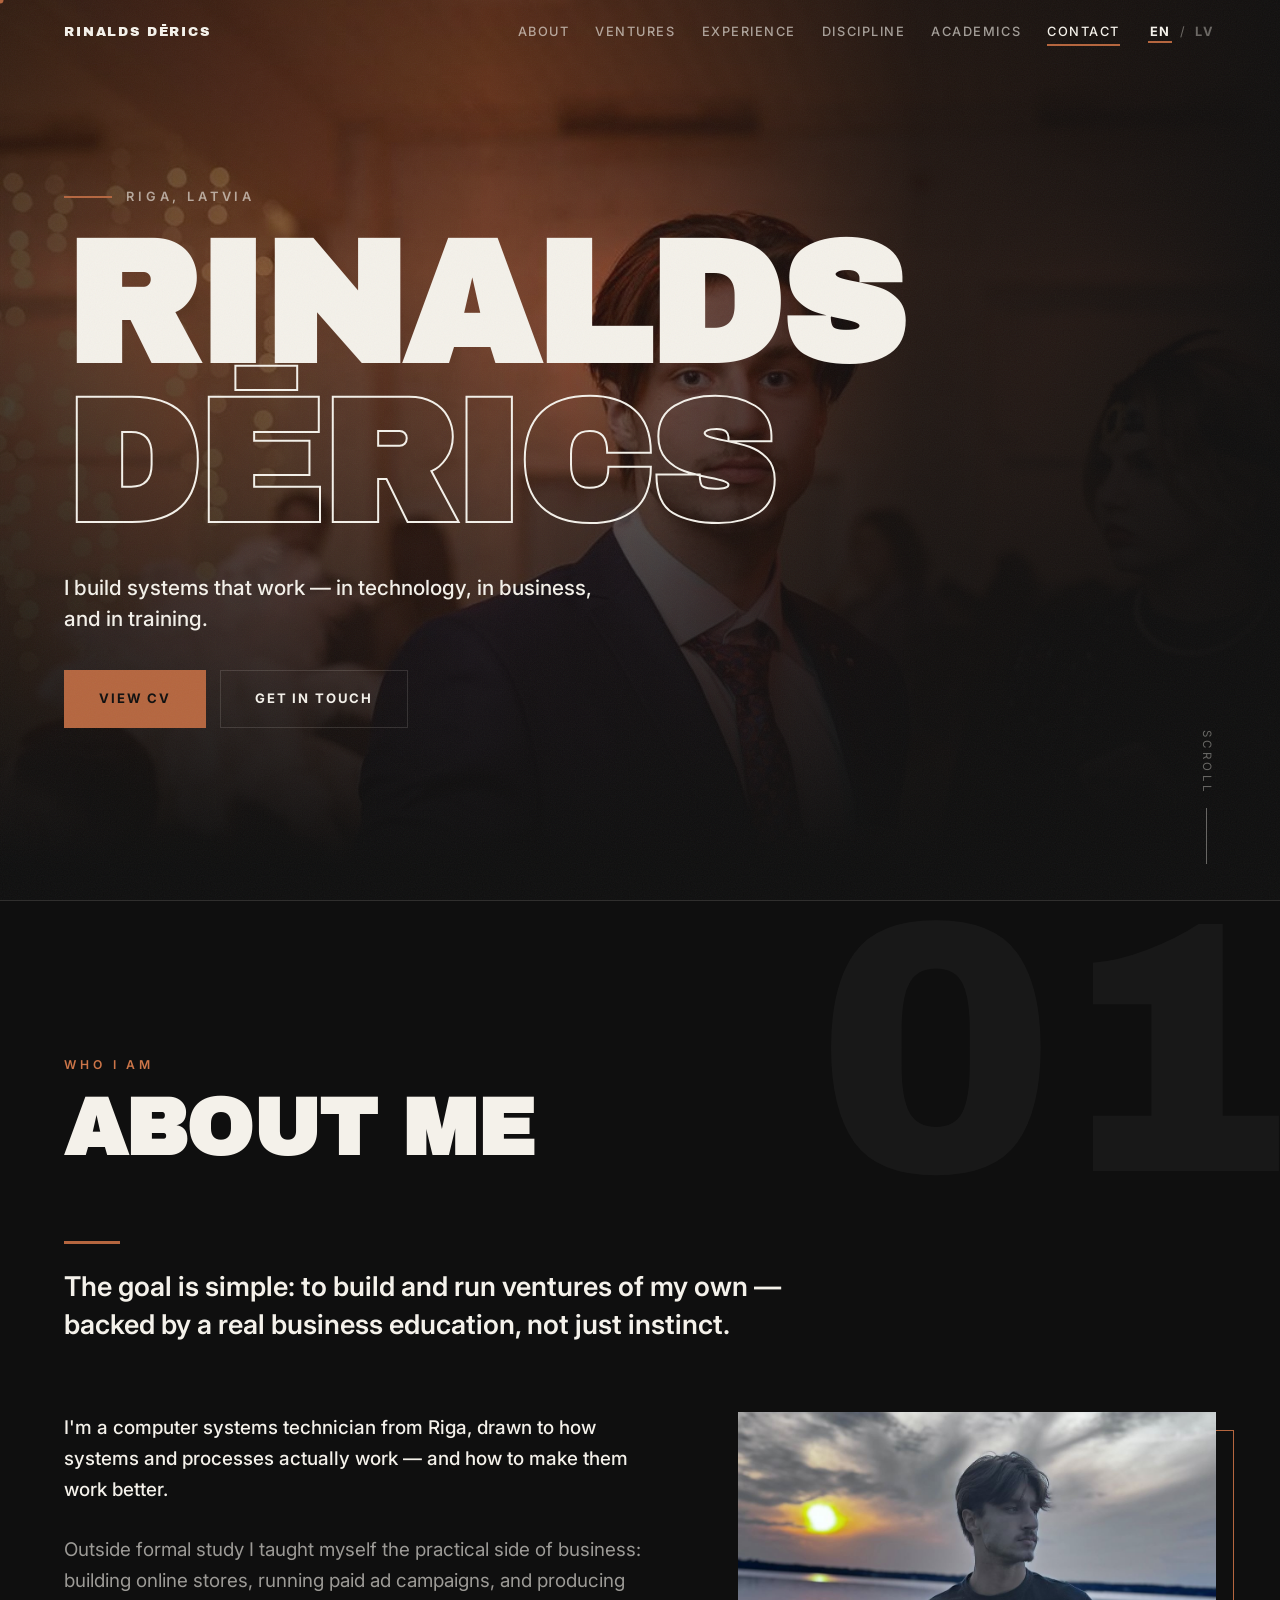
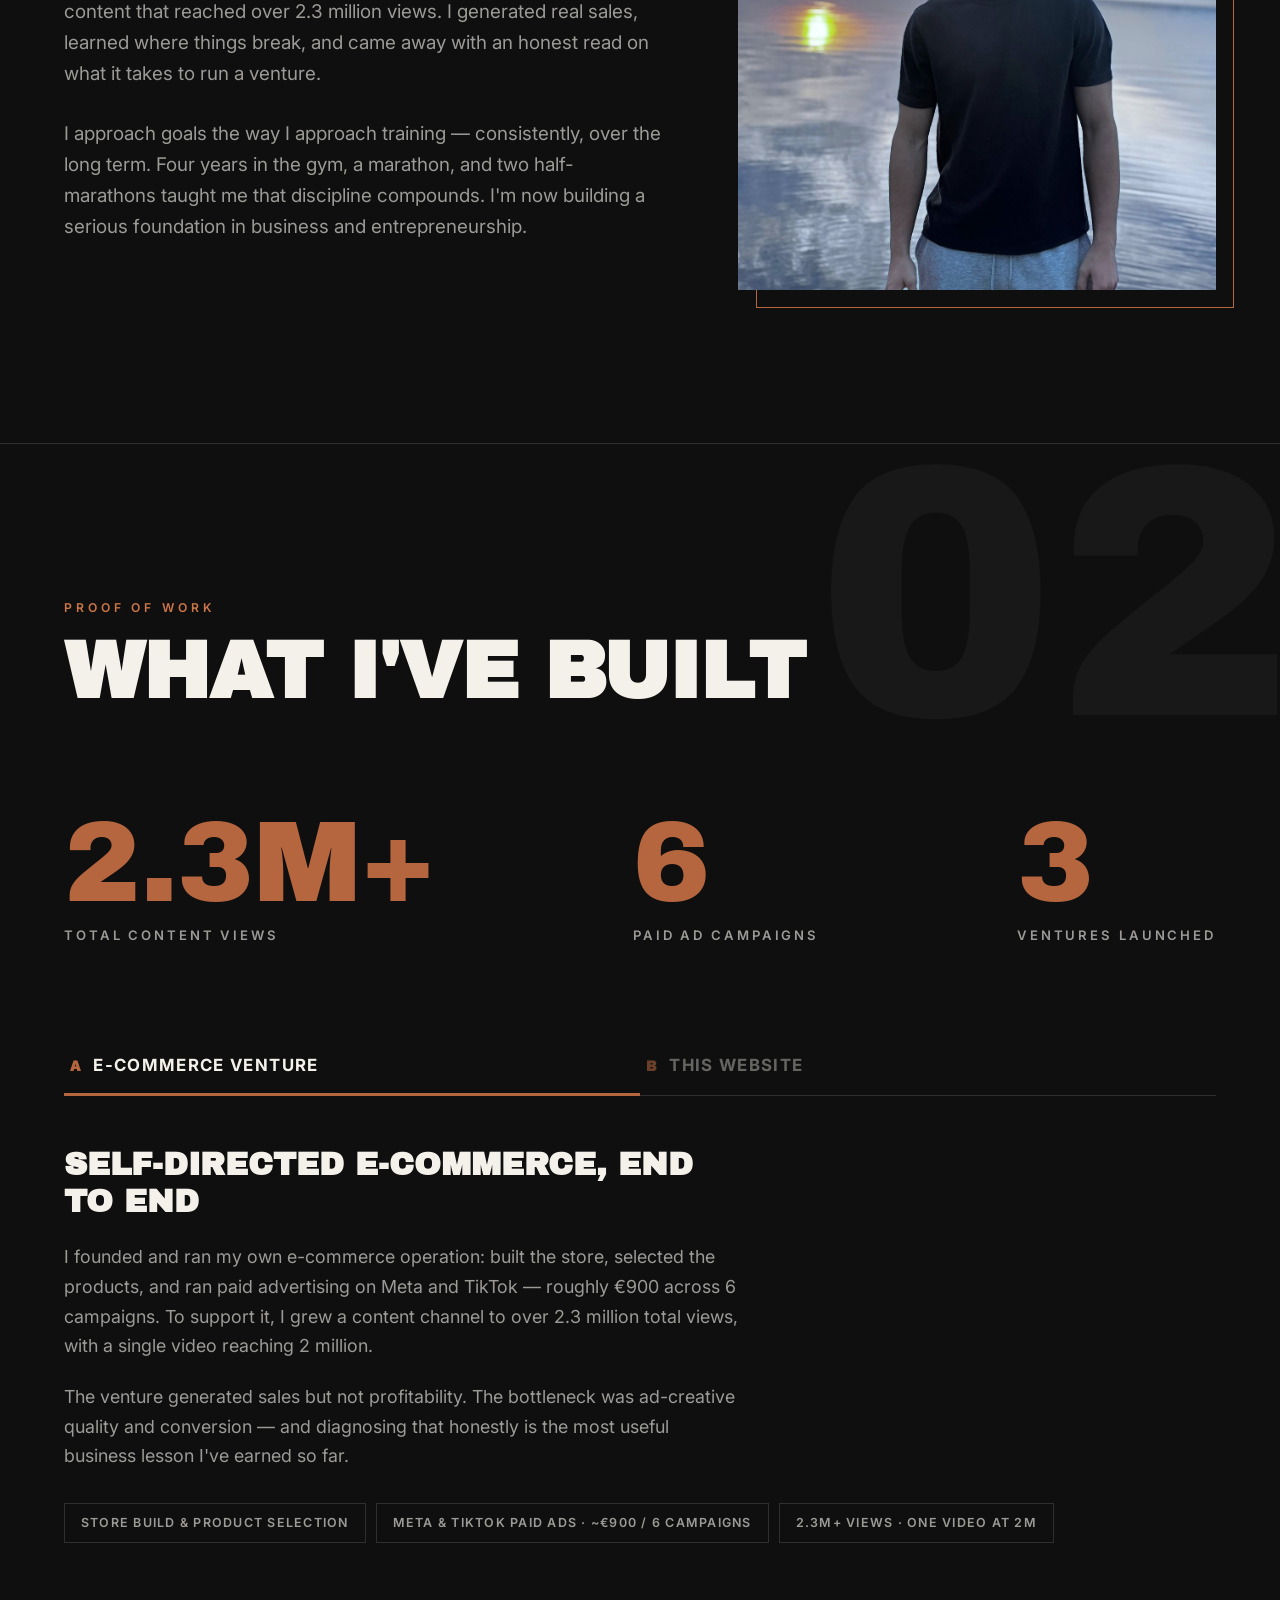
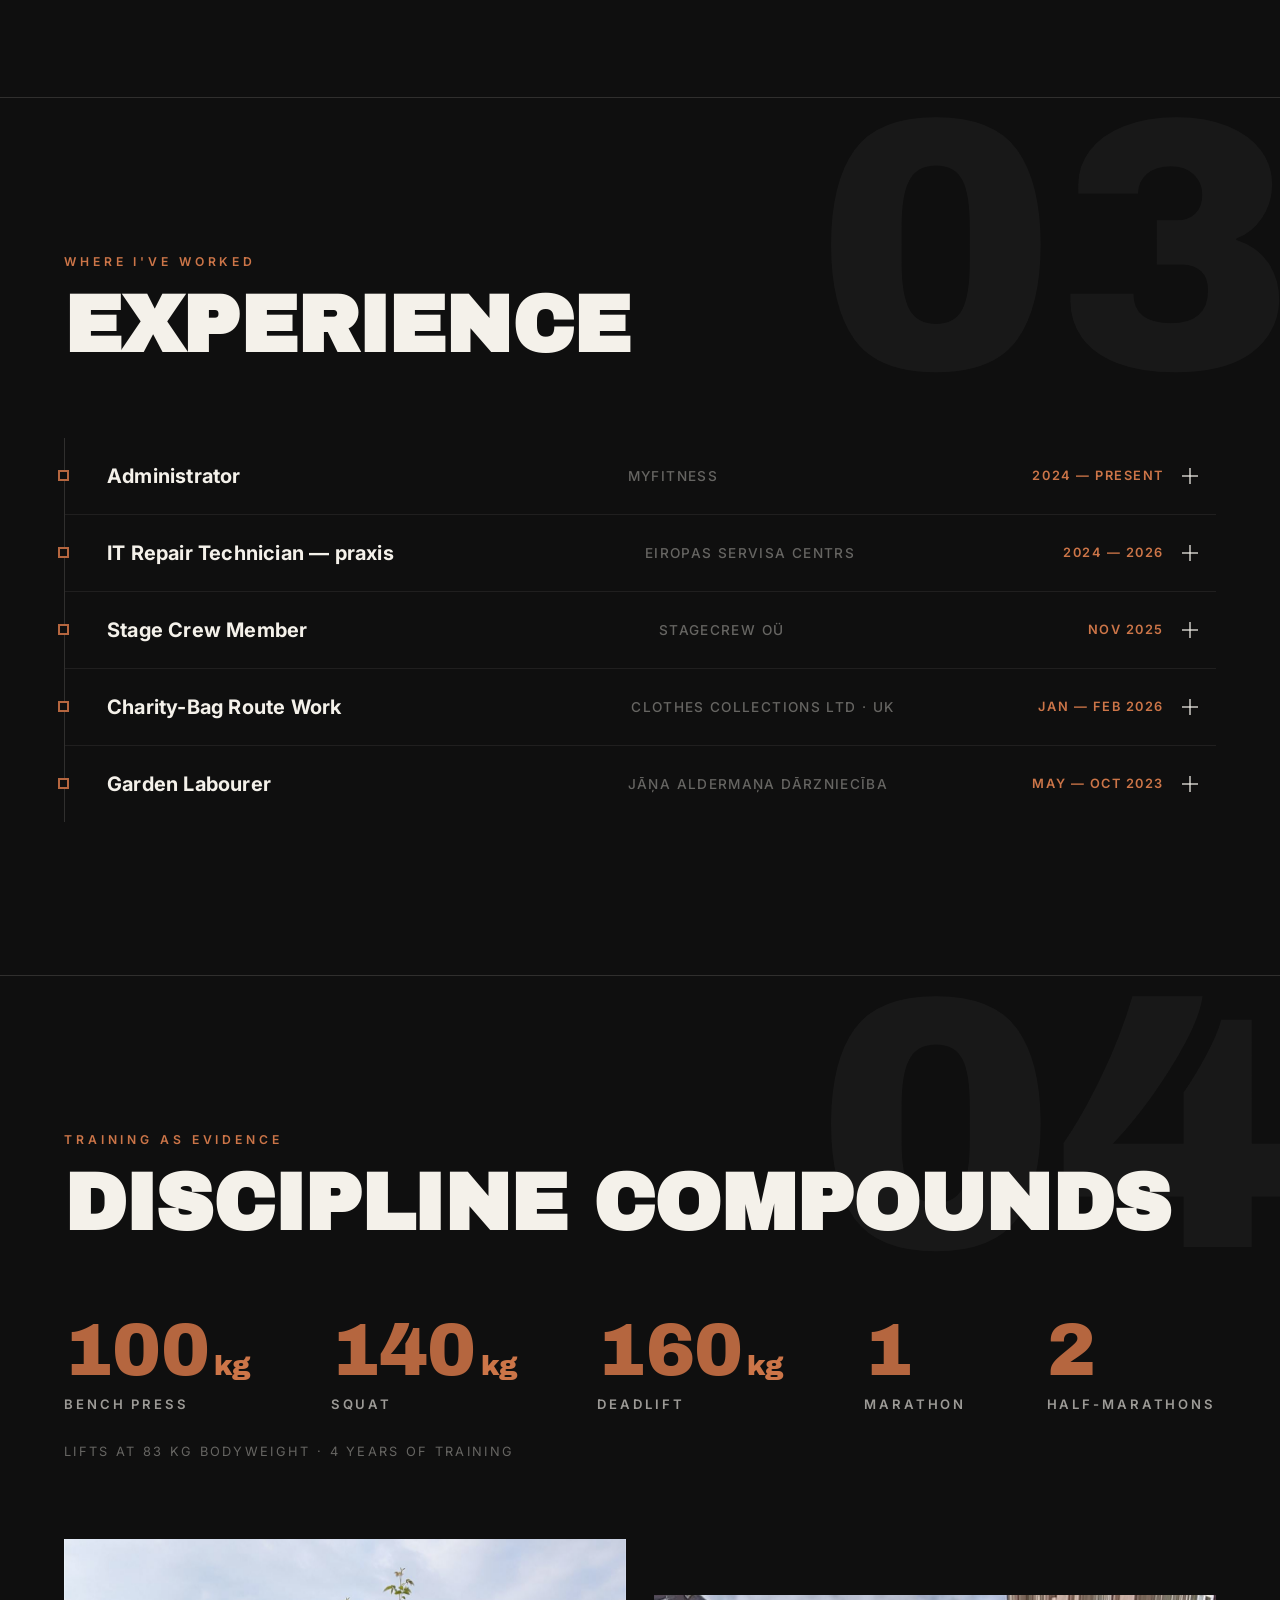
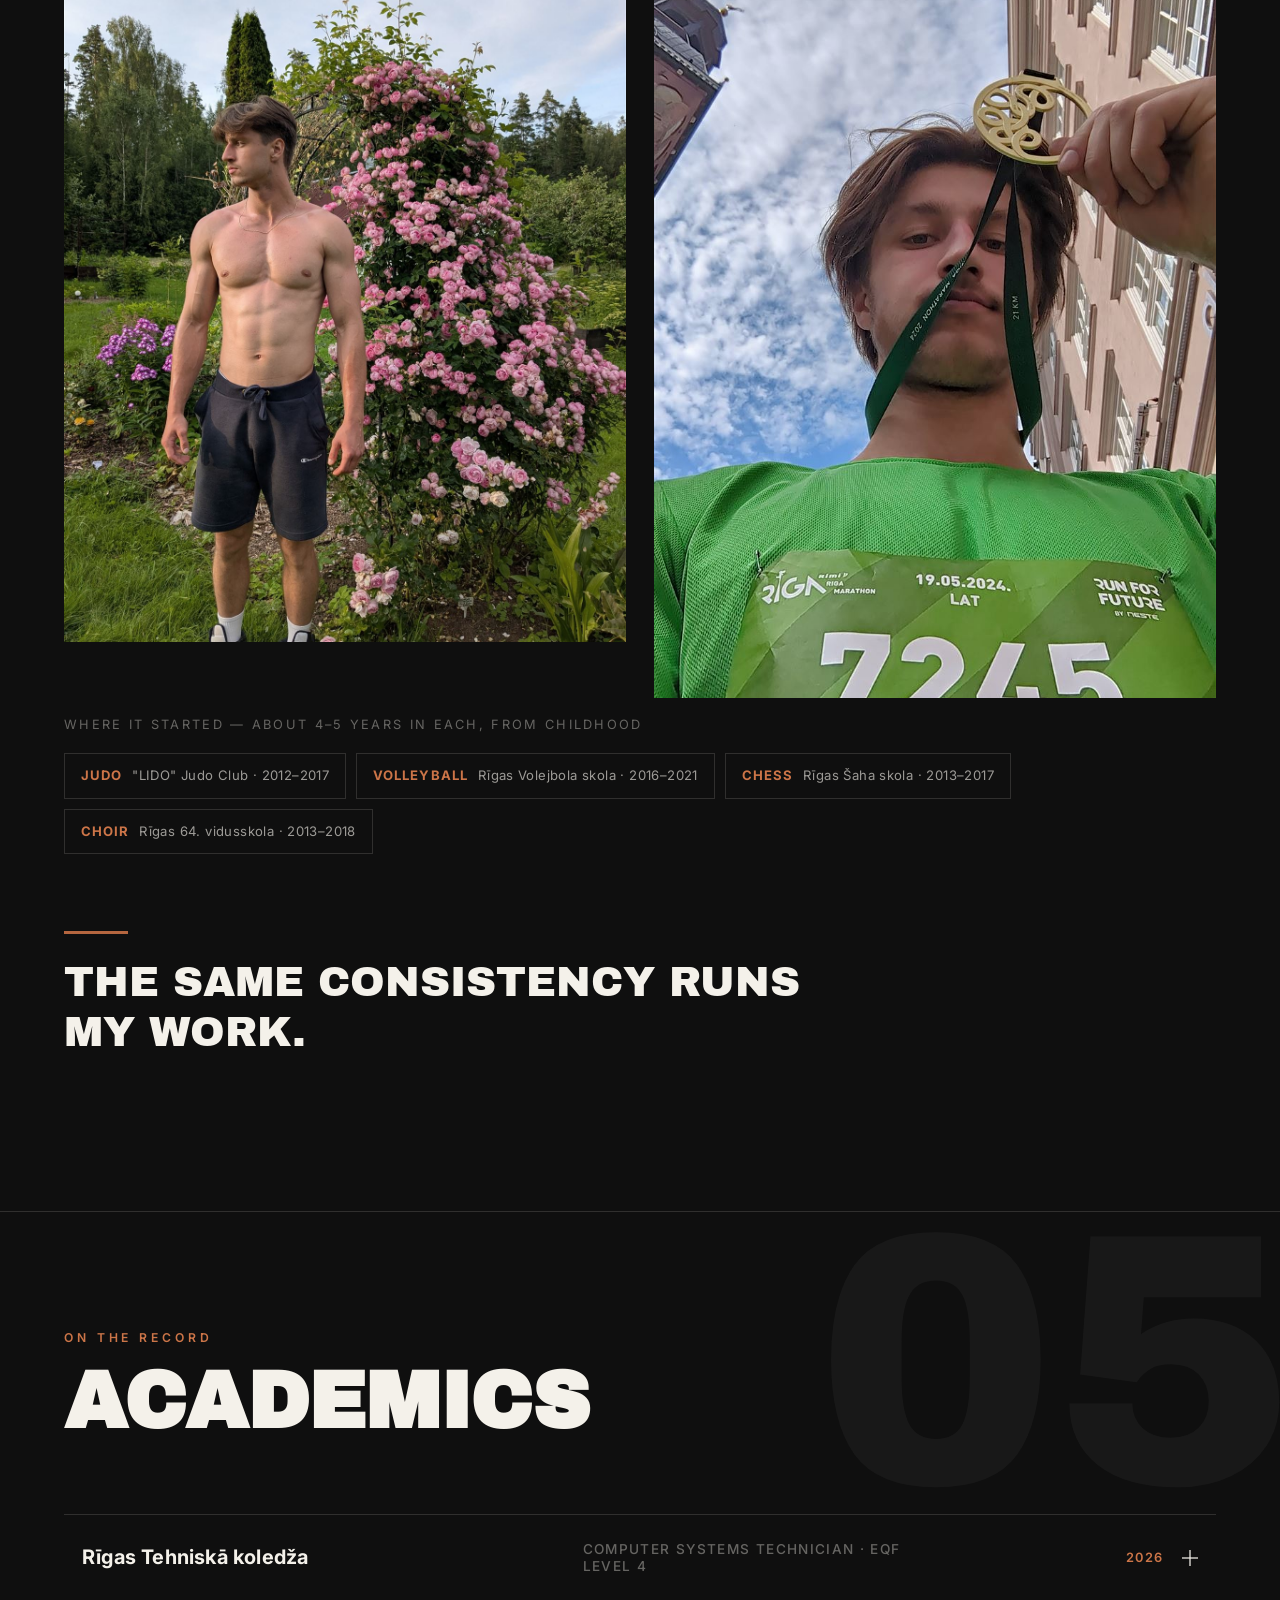
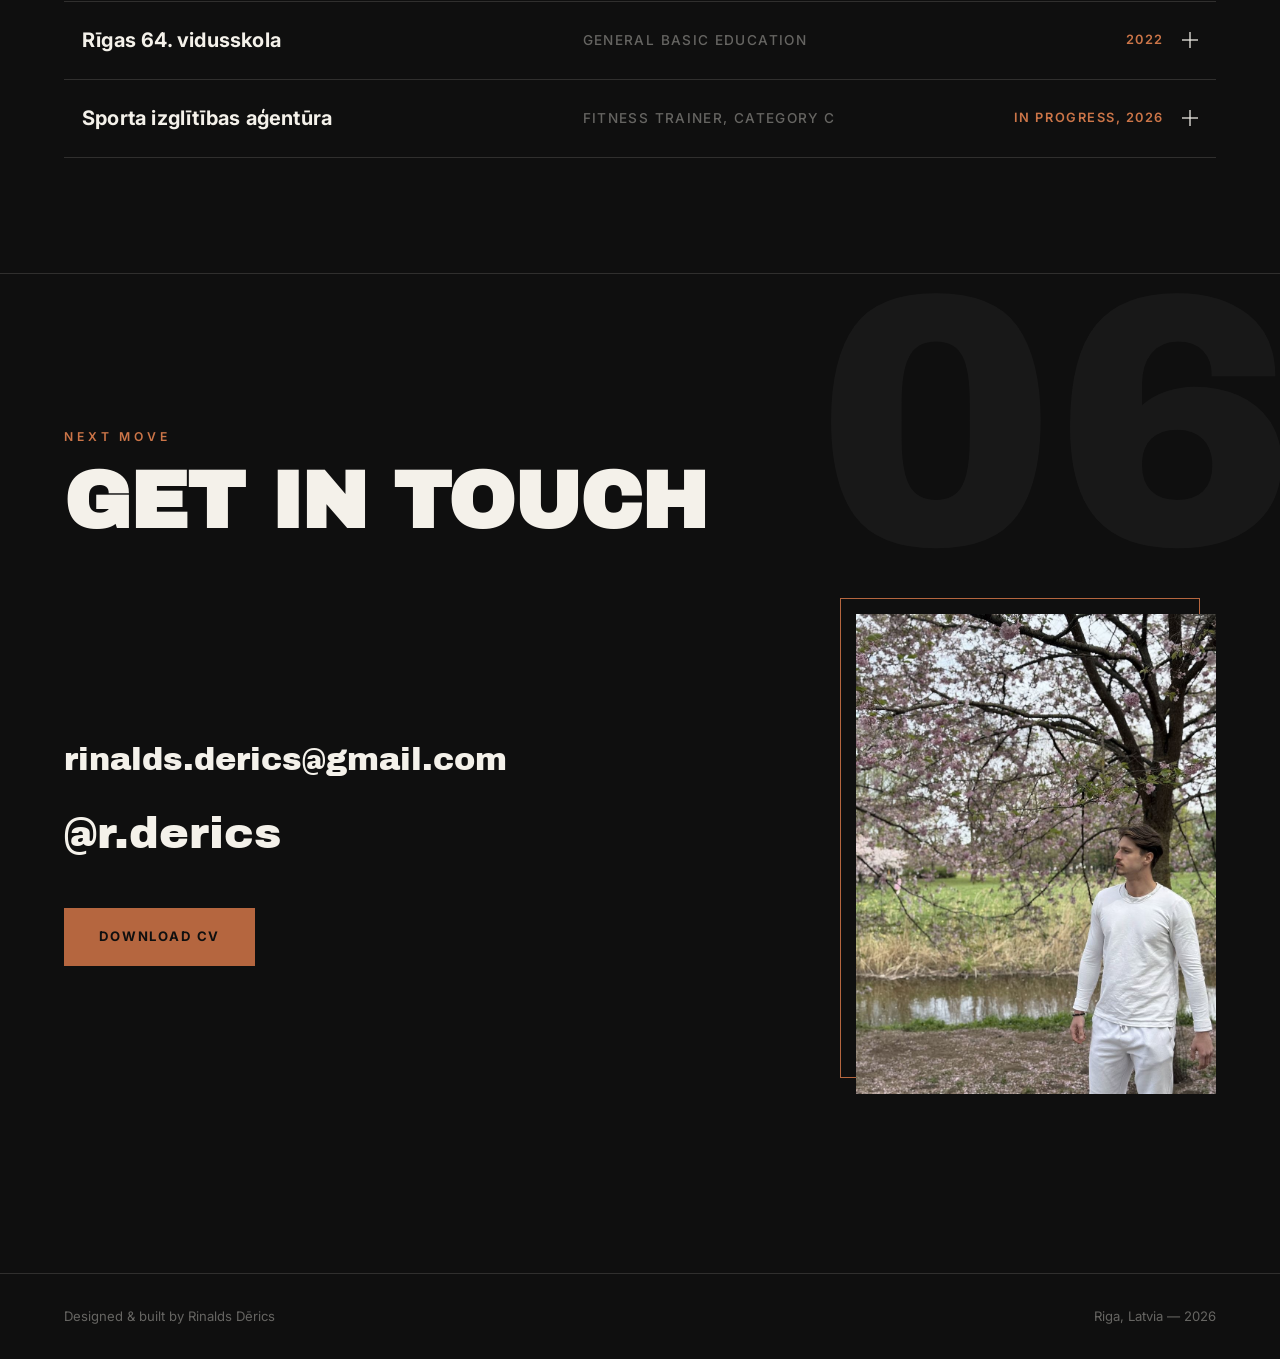
==== website/index.html @ d3fa8cb7 "Fix academics column shift from variable date width Each academics row is its own grid, and the date" ====
<!DOCTYPE html>
<html lang="en">
<head>
  <meta charset="UTF-8">
  <meta name="viewport" content="width=device-width, initial-scale=1.0">

  <title>Rinalds Dērics</title>
  <meta name="description" content="Rinalds Dērics — I build systems that work: in technology, in business, and in training. Riga, Latvia.">
  <meta name="author" content="Rinalds Dērics">
  <meta name="robots" content="index, follow">
  <meta name="theme-color" content="#0F0F0F">
  <link rel="canonical" href="https://rinalds-derics.pages.dev/">

  <!-- Icons & PWA -->
  <link rel="icon" href="/favicon.svg" type="image/svg+xml">
  <link rel="icon" href="/assets/favicon-32.png" sizes="32x32" type="image/png">
  <link rel="apple-touch-icon" href="/assets/apple-touch-icon.png">
  <link rel="manifest" href="/site.webmanifest">

  <!-- Open Graph -->
  <meta property="og:type" content="website">
  <meta property="og:site_name" content="Rinalds Dērics">
  <meta property="og:title" content="Rinalds Dērics — Riga, Latvia">
  <meta property="og:description" content="I build systems that work — in technology, in business, and in training.">
  <meta property="og:url" content="https://rinalds-derics.pages.dev/">
  <meta property="og:image" content="https://rinalds-derics.pages.dev/assets/og-image.jpg">
  <meta property="og:image:width" content="1200">
  <meta property="og:image:height" content="630">
  <meta property="og:image:alt" content="Rinalds Dērics — Riga, Latvia">
  <meta property="og:locale" content="en">

  <!-- Twitter -->
  <meta name="twitter:card" content="summary_large_image">
  <meta name="twitter:title" content="Rinalds Dērics — Riga, Latvia">
  <meta name="twitter:description" content="I build systems that work — in technology, in business, and in training.">
  <meta name="twitter:image" content="https://rinalds-derics.pages.dev/assets/og-image.jpg">

  <!-- Fonts -->
  <link rel="preconnect" href="https://fonts.googleapis.com">
  <link rel="preconnect" href="https://fonts.gstatic.com" crossorigin>
  <link href="https://fonts.googleapis.com/css2?family=Archivo+Black&family=Inter:wght@400;500;600;700&display=swap" rel="stylesheet">

  <!-- Preload LCP hero image -->
  <link rel="preload" as="image" href="assets/hero-gala.jpg" fetchpriority="high">

  <link rel="stylesheet" href="styles.css?v=6">

  <!-- Structured data -->
  <script type="application/ld+json">
  {
    "@context": "https://schema.org",
    "@type": "Person",
    "name": "Rinalds Dērics",
    "url": "https://rinalds-derics.pages.dev/",
    "image": "https://rinalds-derics.pages.dev/assets/og-image.jpg",
    "jobTitle": "Computer Systems Technician",
    "address": { "@type": "PostalAddress", "addressLocality": "Riga", "addressCountry": "LV" },
    "email": "mailto:rinalds.derics@gmail.com",
    "sameAs": ["https://instagram.com/r.derics"],
    "knowsLanguage": ["Latvian", "English"],
    "alumniOf": { "@type": "CollegeOrUniversity", "name": "Rīgas Tehniskā koledža" }
  }
  </script>
</head>
<body>

  <a class="skip-link" href="#main" data-i18n="skip">Skip to content</a>
  <div class="grain" aria-hidden="true"></div>

  <header class="nav" id="top">
    <a class="nav-brand" href="#hero">RINALDS&nbsp;DĒRICS</a>
    <nav class="nav-links" aria-label="Primary">
      <a href="#about" data-i18n="nav.about">About</a>
      <a href="#ventures" data-i18n="nav.ventures">Ventures</a>
      <a href="#experience" data-i18n="nav.experience">Experience</a>
      <a href="#discipline" data-i18n="nav.discipline">Discipline</a>
      <a href="#academics" data-i18n="nav.academics">Academics</a>
      <a href="#contact" data-i18n="nav.contact">Contact</a>
    </nav>
    <div class="lang" role="group" aria-label="Language">
      <button type="button" class="lang-btn is-active" data-lang="en" aria-pressed="true" aria-label="View in English">EN</button>
      <span class="lang-sep" aria-hidden="true">/</span>
      <button type="button" class="lang-btn" data-lang="lv" aria-pressed="false" aria-label="Skatīt latviski">LV</button>
    </div>
  </header>

  <main id="main">

    <!-- ============ HERO ============ -->
    <section class="hero" id="hero">
      <div class="hero-media" aria-hidden="false">
        <img src="assets/hero-gala.jpg"
             alt="Rinalds Dērics in a dark suit, portrait at a gala evening"
             data-i18n-alt="alt.hero" fetchpriority="high">
        <div class="hero-scrim" aria-hidden="true"></div>
      </div>
      <div class="hero-content">
        <p class="hero-loc reveal"><span class="loc-rule" aria-hidden="true"></span><span data-i18n="hero.loc">Riga, Latvia</span></p>
        <h1 class="hero-name">
          <span class="hero-line reveal">RINALDS</span>
          <span class="hero-line hero-line-accent reveal">DĒRICS</span>
        </h1>
        <p class="hero-tagline reveal" data-i18n="hero.tagline">I build systems that work — in technology, in business, and in training.</p>
        <div class="hero-actions reveal">
          <a class="btn btn-solid magnetic" href="assets/cv.pdf?v=2" target="_blank" rel="noopener" data-i18n="hero.cv">View CV</a>
          <a class="btn btn-outline magnetic" href="#contact" data-i18n="hero.contact">Get in touch</a>
        </div>
      </div>
      <p class="hero-scroll" aria-hidden="true"><span data-i18n="hero.scroll">Scroll</span><span class="scroll-line"></span></p>
    </section>

    <!-- ============ 01 ABOUT ============ -->
    <section class="section about" id="about">
      <span class="section-num" aria-hidden="true">01</span>
      <div class="section-inner">
        <header class="section-head reveal">
          <p class="section-kicker" data-i18n="about.kicker">Who I am</p>
          <h2 class="section-title" data-i18n="about.title">About me</h2>
        </header>
        <p class="about-lead reveal" data-i18n="about.lead">The goal is simple: to build and run ventures of my own — backed by a real business education, not just instinct.</p>
        <div class="about-grid">
          <div class="about-text">
            <p class="reveal" data-i18n="about.p1">I'm a computer systems technician from Riga, drawn to how systems and processes actually work — and how to make them work better.</p>
            <p class="reveal" data-i18n="about.p2">Outside formal study I taught myself the practical side of business: building online stores, running paid ad campaigns, and producing content that reached over 2.3 million views. I generated real sales, learned where things break, and came away with an honest read on what it takes to run a venture.</p>
            <p class="reveal" data-i18n="about.p3">I approach goals the way I approach training — consistently, over the long term. Four years in the gym, a marathon, and two half-marathons taught me that discipline compounds. I'm now building a serious foundation in business and entrepreneurship.</p>
          </div>
          <figure class="about-media reveal">
            <img src="assets/about-lake.jpg" loading="lazy"
                 alt="Rinalds Dērics, portrait by a lake at sunset"
                 data-i18n-alt="alt.about">
          </figure>
        </div>
      </div>
    </section>

    <!-- ============ 02 VENTURES ============ -->
    <section class="section ventures" id="ventures">
      <span class="section-num" aria-hidden="true">02</span>
      <div class="section-inner">
        <header class="section-head reveal">
          <p class="section-kicker" data-i18n="vent.kicker">Proof of work</p>
          <h2 class="section-title" data-i18n="vent.title">What I've built</h2>
        </header>

        <div class="stats stats-giant" role="list">
          <div class="stat reveal" role="listitem">
            <span class="stat-num" data-count="2.3" data-decimals="1" data-suffix="M+">2.3M+</span>
            <span class="stat-label" data-i18n="vent.stat1">total content views</span>
          </div>
          <div class="stat reveal" role="listitem">
            <span class="stat-num" data-count="6">6</span>
            <span class="stat-label" data-i18n="vent.stat2">paid ad campaigns</span>
          </div>
          <div class="stat reveal" role="listitem">
            <span class="stat-num" data-count="3">3</span>
            <span class="stat-label" data-i18n="vent.stat3">ventures launched</span>
          </div>
        </div>

        <div class="tabs reveal">
          <div class="tab-list" role="tablist" aria-label="Ventures">
            <button type="button" class="tab is-active" role="tab" id="tab-ecom" aria-selected="true" aria-controls="panel-ecom">
              <span class="tab-index" aria-hidden="true">A</span><span data-i18n="vent.tab1">E-commerce venture</span>
            </button>
            <button type="button" class="tab" role="tab" id="tab-site" aria-selected="false" aria-controls="panel-site" tabindex="-1">
              <span class="tab-index" aria-hidden="true">B</span><span data-i18n="vent.tab2">This website</span>
            </button>
          </div>

          <div class="tab-panel is-active" role="tabpanel" id="panel-ecom" aria-labelledby="tab-ecom" tabindex="0">
            <h3 class="panel-title" data-i18n="vent.ecom.h">Self-directed e-commerce, end to end</h3>
            <p class="panel-body" data-i18n="vent.ecom.p1">I founded and ran my own e-commerce operation: built the store, selected the products, and ran paid advertising on Meta and TikTok — roughly €900 across 6 campaigns. To support it, I grew a content channel to over 2.3 million total views, with a single video reaching 2 million.</p>
            <p class="panel-body" data-i18n="vent.ecom.p2">The venture generated sales but not profitability. The bottleneck was ad-creative quality and conversion — and diagnosing that honestly is the most useful business lesson I've earned so far.</p>
            <ul class="panel-meta">
              <li data-i18n="vent.ecom.m1">Store build &amp; product selection</li>
              <li data-i18n="vent.ecom.m2">Meta &amp; TikTok paid ads · ~€900 / 6 campaigns</li>
              <li data-i18n="vent.ecom.m3">2.3M+ views · one video at 2M</li>
            </ul>
          </div>

          <div class="tab-panel" role="tabpanel" id="panel-site" aria-labelledby="tab-site" tabindex="0" hidden>
            <h3 class="panel-title" data-i18n="vent.site.h">Designed and hand-built from scratch</h3>
            <p class="panel-body" data-i18n="vent.site.p1">This site is written by hand — semantic HTML, custom CSS, and vanilla JavaScript. No templates, no frameworks, no page builders. It's deployed on Cloudflare Pages and serves as proof of the skills it claims.</p>
            <ul class="panel-meta">
              <li>HTML · CSS · JavaScript</li>
              <li data-i18n="vent.site.m2">Bilingual EN / LV</li>
              <li>Cloudflare Pages</li>
            </ul>
          </div>
        </div>
      </div>
    </section>

    <!-- ============ 03 EXPERIENCE ============ -->
    <section class="section experience" id="experience">
      <span class="section-num" aria-hidden="true">03</span>
      <div class="section-inner">
        <header class="section-head reveal">
          <p class="section-kicker" data-i18n="exp.kicker">Where I've worked</p>
          <h2 class="section-title" data-i18n="exp.title">Experience</h2>
        </header>

        <ol class="timeline">
          <li class="tl-item reveal">
            <button type="button" class="tl-head" id="tl1-btn" aria-expanded="false" aria-controls="tl1-panel">
              <span class="tl-marker" aria-hidden="true"></span>
              <span class="tl-role" data-i18n="exp.1.role">Administrator</span>
              <span class="tl-org">MyFitness</span>
              <span class="tl-date" data-i18n="exp.1.date">2024 — present</span>
              <span class="tl-plus" aria-hidden="true"></span>
            </button>
            <div class="tl-panel" id="tl1-panel" role="region" aria-labelledby="tl1-btn">
              <div class="tl-panel-inner tl-panel-media">
                <ul>
                  <li data-i18n="exp.1.b1">Front-desk service, membership payments and client onboarding; opened and closed the club independently.</li>
                  <li data-i18n="exp.1.b2">Covered shifts across all 15 MyFitness clubs in Riga.</li>
                  <li data-i18n="exp.1.b3">Two periods: Dec 2024 – Dec 2025, then returned to the role in March 2026 after seasonal work abroad.</li>
                </ul>
                <img src="assets/exp-admin.jpg" loading="lazy"
                     alt="MyFitness Plavnieki club opening day"
                     data-i18n-alt="alt.admin">
              </div>
            </div>
          </li>

          <li class="tl-item reveal">
            <button type="button" class="tl-head" id="tl2-btn" aria-expanded="false" aria-controls="tl2-panel">
              <span class="tl-marker" aria-hidden="true"></span>
              <span class="tl-role" data-i18n="exp.2.role">IT Repair Technician — praxis</span>
              <span class="tl-org">Eiropas Servisa Centrs</span>
              <span class="tl-date">2024 — 2026</span>
              <span class="tl-plus" aria-hidden="true"></span>
            </button>
            <div class="tl-panel" id="tl2-panel" role="region" aria-labelledby="tl2-btn">
              <div class="tl-panel-inner tl-panel-media">
                <ul>
                  <li data-i18n="exp.2.b1">Repaired and serviced office printers and equipment.</li>
                  <li data-i18n="exp.2.b2">Installed and configured 160&nbsp;kg A3 multifunction printers on-site at client locations.</li>
                  <li data-i18n="exp.2.b3">Hands-on with computers, components and peripherals; installed operating systems and software.</li>
                </ul>
                <img src="assets/exp-warehouse.jpg" loading="lazy"
                     alt="Warehouse pallet racking at the service centre"
                     data-i18n-alt="alt.exp">
              </div>
            </div>
          </li>

          <li class="tl-item reveal">
            <button type="button" class="tl-head" id="tl3-btn" aria-expanded="false" aria-controls="tl3-panel">
              <span class="tl-marker" aria-hidden="true"></span>
              <span class="tl-role" data-i18n="exp.3.role">Stage Crew Member</span>
              <span class="tl-org">StageCrew OÜ</span>
              <span class="tl-date" data-i18n="exp.3.date">Nov 2025</span>
              <span class="tl-plus" aria-hidden="true"></span>
            </button>
            <div class="tl-panel" id="tl3-panel" role="region" aria-labelledby="tl3-btn">
              <div class="tl-panel-inner tl-panel-media">
                <ul>
                  <li data-i18n="exp.3.b1">Stage load-in and load-out for the OneRepublic and Zara Larsson productions at Xiaomi Arena, Riga.</li>
                  <li data-i18n="exp.3.b2">Assembled stage structures, lighting and audio rigging alongside international touring staff.</li>
                </ul>
                <img src="assets/exp-stagecrew.jpg" loading="lazy"
                     alt="Stage crew work at Xiaomi Arena, Riga"
                     data-i18n-alt="alt.stage">
              </div>
            </div>
          </li>

          <li class="tl-item reveal">
            <button type="button" class="tl-head" id="tl4-btn" aria-expanded="false" aria-controls="tl4-panel">
              <span class="tl-marker" aria-hidden="true"></span>
              <span class="tl-role" data-i18n="exp.4.role">Charity-Bag Route Work</span>
              <span class="tl-org">Clothes Collections Ltd · UK</span>
              <span class="tl-date" data-i18n="exp.4.date">Jan — Feb 2026</span>
              <span class="tl-plus" aria-hidden="true"></span>
            </button>
            <div class="tl-panel" id="tl4-panel" role="region" aria-labelledby="tl4-btn">
              <div class="tl-panel-inner tl-panel-media">
                <ul>
                  <li data-i18n="exp.4.b1">Distributed charity collection bags across Mansfield, Chesterfield and Sheffield.</li>
                  <li data-i18n="exp.4.b2">Covered 20–30&nbsp;km on foot daily, delivering 800–1,500 bags per day.</li>
                </ul>
                <img src="assets/exp-charity.jpg" loading="lazy"
                     alt="On the route in hi-vis on a rainy UK street"
                     data-i18n-alt="alt.charity">
              </div>
            </div>
          </li>

          <li class="tl-item reveal">
            <button type="button" class="tl-head" id="tl5-btn" aria-expanded="false" aria-controls="tl5-panel">
              <span class="tl-marker" aria-hidden="true"></span>
              <span class="tl-role" data-i18n="exp.5.role">Garden Labourer</span>
              <span class="tl-org">Jāņa Aldermaņa dārzniecība</span>
              <span class="tl-date" data-i18n="exp.5.date">May — Oct 2023</span>
              <span class="tl-plus" aria-hidden="true"></span>
            </button>
            <div class="tl-panel" id="tl5-panel" role="region" aria-labelledby="tl5-btn">
              <div class="tl-panel-inner">
                <ul>
                  <li data-i18n="exp.5.b1">Landscaping, tree removal and trench digging; planting and moving plants and soil.</li>
                  <li data-i18n="exp.5.b2">Unloaded 4 tons of materials for a new greenhouse build.</li>
                </ul>
              </div>
            </div>
          </li>
        </ol>
      </div>
    </section>

    <!-- ============ 04 DISCIPLINE ============ -->
    <section class="section discipline" id="discipline">
      <span class="section-num" aria-hidden="true">04</span>
      <div class="section-inner">
        <header class="section-head reveal">
          <p class="section-kicker" data-i18n="disc.kicker">Training as evidence</p>
          <h2 class="section-title" data-i18n="disc.title">Discipline compounds</h2>
        </header>

        <div class="stats stats-row" role="list">
          <div class="stat reveal" role="listitem">
            <span class="stat-num"><span data-count="100">100</span><span class="stat-unit">kg</span></span>
            <span class="stat-label" data-i18n="disc.s1">bench press</span>
          </div>
          <div class="stat reveal" role="listitem">
            <span class="stat-num"><span data-count="140">140</span><span class="stat-unit">kg</span></span>
            <span class="stat-label" data-i18n="disc.s2">squat</span>
          </div>
          <div class="stat reveal" role="listitem">
            <span class="stat-num"><span data-count="160">160</span><span class="stat-unit">kg</span></span>
            <span class="stat-label" data-i18n="disc.s3">deadlift</span>
          </div>
          <div class="stat reveal" role="listitem">
            <span class="stat-num"><span data-count="1">1</span></span>
            <span class="stat-label" data-i18n="disc.s4">marathon</span>
          </div>
          <div class="stat reveal" role="listitem">
            <span class="stat-num"><span data-count="2">2</span></span>
            <span class="stat-label" data-i18n="disc.s5">half-marathons</span>
          </div>
        </div>
        <p class="stats-note reveal" data-i18n="disc.note">Lifts at 83 kg bodyweight · 4 years of training</p>

        <div class="disc-media">
          <figure class="reveal">
            <img src="assets/disc-physique.jpg" loading="lazy"
                 alt="Rinalds Dērics, physique after four years of training, garden backdrop"
                 data-i18n-alt="alt.disc1">
          </figure>
          <figure class="reveal">
            <img src="assets/disc-marathon.jpg" loading="lazy"
                 alt="Rinalds with his Riga Marathon half-marathon finisher medal"
                 data-i18n-alt="alt.disc2">
          </figure>
        </div>

        <div class="foundations reveal">
          <p class="foundations-label" data-i18n="disc.found.label">Where it started — about 4–5 years in each, from childhood</p>
          <ul class="foundations-list">
            <li><span class="f-act" data-i18n="disc.found.judo.a">Judo</span><span class="f-meta" data-i18n="disc.found.judo.m">"LIDO" Judo Club · 2012–2017</span></li>
            <li><span class="f-act" data-i18n="disc.found.volley.a">Volleyball</span><span class="f-meta" data-i18n="disc.found.volley.m">Rīgas Volejbola skola · 2016–2021</span></li>
            <li><span class="f-act" data-i18n="disc.found.chess.a">Chess</span><span class="f-meta" data-i18n="disc.found.chess.m">Rīgas Šaha skola · 2013–2017</span></li>
            <li><span class="f-act" data-i18n="disc.found.choir.a">Choir</span><span class="f-meta" data-i18n="disc.found.choir.m">Rīgas 64. vidusskola · 2013–2018</span></li>
          </ul>
        </div>

        <p class="disc-line reveal" data-i18n="disc.line">The same consistency runs my work.</p>
      </div>
    </section>

    <!-- ============ 05 ACADEMICS ============ -->
    <section class="section academics" id="academics">
      <span class="section-num" aria-hidden="true">05</span>
      <div class="section-inner">
        <header class="section-head reveal">
          <p class="section-kicker" data-i18n="acad.kicker">On the record</p>
          <h2 class="section-title" data-i18n="acad.title">Academics</h2>
        </header>
        <div class="acad-list">
          <div class="acad-entry reveal">
            <button type="button" class="tl-head acad-head" id="acad1-btn" aria-expanded="false" aria-controls="acad1-panel">
              <span class="tl-role" data-i18n="acad.rtk.inst">Rīgas Tehniskā koledža</span>
              <span class="tl-org" data-i18n="acad.rtk.cred">Computer Systems Technician · EQF level 4</span>
              <span class="tl-date" data-i18n="acad.rtk.date">2026</span>
              <span class="tl-plus" aria-hidden="true"></span>
            </button>
            <div class="tl-panel" id="acad1-panel" role="region" aria-labelledby="acad1-btn">
              <div class="tl-panel-inner">
                <ul>
                  <li data-i18n="acad.rtk.b1">Grade average above 8/10 — repeated Silver merit certificates across the programme.</li>
                  <li data-i18n="acad.rtk.b2">Recognised at the SkillsLatvija national competition, 2024.</li>
                </ul>
                <div class="cert-grid">
                  <a class="cert-thumb" href="assets/acad-rtk-silver-2024.jpg" target="_blank" rel="noopener">
                    <img src="assets/acad-rtk-silver-2024.jpg" loading="lazy" width="1050" height="1400"
                         alt="RTK Silver merit certificate, 2023/2024 semester 2" data-i18n-alt="alt.certRtkSilver24">
                  </a>
                  <a class="cert-thumb" href="assets/acad-rtk-silver-2023.jpg" target="_blank" rel="noopener">
                    <img src="assets/acad-rtk-silver-2023.jpg" loading="lazy" width="1050" height="1400"
                         alt="RTK Silver merit certificate, 2022/2023" data-i18n-alt="alt.certRtkSilver23">
                  </a>
                  <a class="cert-thumb" href="assets/acad-rtk-bronze-2024.jpg" target="_blank" rel="noopener">
                    <img src="assets/acad-rtk-bronze-2024.jpg" loading="lazy" width="1050" height="1400"
                         alt="RTK Bronze merit certificate, 2023/2024 semester 1" data-i18n-alt="alt.certRtkBronze24">
                  </a>
                  <a class="cert-thumb" href="assets/acad-rtk-skills.jpg" target="_blank" rel="noopener">
                    <img src="assets/acad-rtk-skills.jpg" loading="lazy" width="1008" height="1400"
                         alt="SkillsLatvija competition recognition, 2024" data-i18n-alt="alt.certRtkSkills">
                  </a>
                </div>
              </div>
            </div>
          </div>

          <div class="acad-entry reveal">
            <button type="button" class="tl-head acad-head" id="acad2-btn" aria-expanded="false" aria-controls="acad2-panel">
              <span class="tl-role" data-i18n="acad.school.inst">Rīgas 64. vidusskola</span>
              <span class="tl-org" data-i18n="acad.school.cred">General basic education</span>
              <span class="tl-date">2022</span>
              <span class="tl-plus" aria-hidden="true"></span>
            </button>
            <div class="tl-panel" id="acad2-panel" role="region" aria-labelledby="acad2-btn">
              <div class="tl-panel-inner">
                <ul>
                  <li data-i18n="acad.school.b1">Certificate of general basic education, issued June 2022.</li>
                </ul>
                <div class="cert-grid">
                  <a class="cert-thumb" href="assets/acad-school.jpg" target="_blank" rel="noopener">
                    <img src="assets/acad-school.jpg" loading="lazy" width="1400" height="1050"
                         alt="Certificate of general basic education, Rīgas 64. vidusskola, 2022" data-i18n-alt="alt.certSchool">
                  </a>
                </div>
              </div>
            </div>
          </div>

          <div class="acad-entry reveal">
            <button type="button" class="tl-head acad-head" id="acad3-btn" aria-expanded="false" aria-controls="acad3-panel">
              <span class="tl-role" data-i18n="acad.fit.inst">Sporta izglītības aģentūra</span>
              <span class="tl-org" data-i18n="acad.fit.cred">Fitness Trainer, Category C</span>
              <span class="tl-date" data-i18n="acad.fit.date">In progress, 2026</span>
              <span class="tl-plus" aria-hidden="true"></span>
            </button>
            <div class="tl-panel" id="acad3-panel" role="region" aria-labelledby="acad3-btn">
              <div class="tl-panel-inner">
                <ul>
                  <li data-i18n="acad.fit.b1">Certification in progress — expected 2026.</li>
                </ul>
              </div>
            </div>
          </div>
        </div>
      </div>
    </section>

    <!-- ============ 06 CONTACT ============ -->
    <section class="section contact" id="contact">
      <span class="section-num" aria-hidden="true">06</span>
      <div class="section-inner">
        <header class="section-head reveal">
          <p class="section-kicker" data-i18n="contact.kicker">Next move</p>
          <h2 class="section-title" data-i18n="contact.title">Get in touch</h2>
        </header>
        <div class="contact-grid">
          <div class="contact-links">
            <a class="contact-big contact-email reveal" href="mailto:rinalds.derics@gmail.com">rinalds.derics@gmail.com</a>
            <a class="contact-big reveal" href="https://instagram.com/r.derics" target="_blank" rel="noopener">@r.derics</a>
            <a class="btn btn-solid magnetic reveal" href="assets/cv.pdf?v=2" download="CV_Rinalds_Derics.pdf" data-i18n="contact.cv">Download CV</a>
          </div>
          <figure class="contact-media reveal">
            <img src="assets/contact-cherry.jpg" loading="lazy"
                 alt="Rinalds Dērics, portrait in a white outfit at a cherry-blossom park"
                 data-i18n-alt="alt.contact">
          </figure>
        </div>
      </div>
    </section>
  </main>

  <footer class="footer">
    <p data-i18n="footer.credit">Designed &amp; built by Rinalds Dērics</p>
    <p class="footer-loc">Riga, Latvia — <span id="footer-year">2026</span></p>
  </footer>

  <button type="button" class="to-top" id="toTop" aria-label="Back to top" data-i18n-aria="toTop">
    <span aria-hidden="true">↑</span>
  </button>

  <script src="script.js?v=4"></script>
</body>
</html>
---- website/styles.css ----
/* ==========================================================================
   RINALDS DĒRICS — personal site
   Dark editorial · #0F0F0F / #F4F1EA / clay #B5663F · sharp edges
   ========================================================================== */

:root {
  --bg: #0F0F0F;
  --bg-raise: #161514;
  --ink: #F4F1EA;
  --ink-dim: rgba(244, 241, 234, 0.62);
  --ink-faint: rgba(244, 241, 234, 0.38);
  --clay: #B5663F;
  --clay-bright: #CC7548;
  --line: rgba(244, 241, 234, 0.14);
  --line-soft: rgba(244, 241, 234, 0.07);
  --display: "Archivo Black", sans-serif;
  --body: "Inter", sans-serif;
  --nav-h: 64px;
  --pad: clamp(20px, 5vw, 72px);
}

* { margin: 0; padding: 0; box-sizing: border-box; }

html {
  scroll-behavior: smooth;
  scroll-padding-top: calc(var(--nav-h) + 16px);
}

body {
  background: var(--bg);
  color: var(--ink);
  font-family: var(--body);
  font-size: 17px;
  line-height: 1.65;
  -webkit-font-smoothing: antialiased;
  overflow-x: hidden;
}

img { display: block; max-width: 100%; }

::selection { background: var(--clay); color: var(--bg); }

a { color: inherit; }

:focus-visible {
  outline: 2px solid var(--clay);
  outline-offset: 3px;
}

.skip-link {
  position: absolute;
  left: -9999px;
  top: 0;
  z-index: 200;
  background: var(--clay);
  color: var(--bg);
  padding: 10px 18px;
  font-weight: 600;
  text-decoration: none;
}
.skip-link:focus { left: 0; }

/* Film-grain overlay */
.grain {
  position: fixed;
  inset: 0;
  z-index: 90;
  pointer-events: none;
  opacity: 0.05;
  background-image: url("data:image/svg+xml,%3Csvg xmlns='http://www.w3.org/2000/svg' width='160' height='160'%3E%3Cfilter id='n'%3E%3CfeTurbulence type='fractalNoise' baseFrequency='0.85' numOctaves='2'/%3E%3C/filter%3E%3Crect width='160' height='160' filter='url(%23n)'/%3E%3C/svg%3E");
}

/* ==========================================================================
   NAV
   ========================================================================== */

.nav {
  position: fixed;
  top: 0;
  left: 0;
  right: 0;
  z-index: 100;
  height: var(--nav-h);
  display: flex;
  align-items: center;
  gap: 28px;
  padding: 0 var(--pad);
  background: rgba(15, 15, 15, 0.0);
  border-bottom: 1px solid transparent;
  transition: background 0.35s ease, border-color 0.35s ease;
}

.nav.is-scrolled {
  background: rgba(15, 15, 15, 0.92);
  backdrop-filter: blur(10px);
  border-bottom-color: var(--line-soft);
}

.nav-brand {
  font-family: var(--display);
  font-size: 0.82rem;
  letter-spacing: 0.14em;
  text-decoration: none;
  white-space: nowrap;
}

.nav-links {
  display: none;
  margin-left: auto;
  gap: 26px;
}

.nav-links a {
  font-size: 0.8rem;
  font-weight: 500;
  letter-spacing: 0.12em;
  text-transform: uppercase;
  text-decoration: none;
  color: var(--ink-dim);
  position: relative;
  padding: 4px 0;
  transition: color 0.25s ease;
}

.nav-links a::after {
  content: "";
  position: absolute;
  left: 0;
  bottom: 0;
  width: 100%;
  height: 2px;
  background: var(--clay);
  transform: scaleX(0);
  transform-origin: left;
  transition: transform 0.3s ease;
}

.nav-links a:hover,
.nav-links a.is-active { color: var(--ink); }
.nav-links a:hover::after,
.nav-links a.is-active::after { transform: scaleX(1); }

.lang {
  margin-left: auto;
  display: flex;
  align-items: center;
  gap: 8px;
}

.nav-links + .lang { margin-left: 0; }

.lang-btn {
  background: none;
  border: none;
  color: var(--ink-faint);
  font-family: var(--body);
  font-size: 0.8rem;
  font-weight: 700;
  letter-spacing: 0.1em;
  padding: 6px 2px;
  cursor: pointer;
  position: relative;
  transition: color 0.25s ease;
}

.lang-btn::after {
  content: "";
  position: absolute;
  left: 0;
  bottom: 2px;
  width: 100%;
  height: 2px;
  background: var(--clay);
  transform: scaleX(0);
  transition: transform 0.3s ease;
}

.lang-btn:hover { color: var(--ink); }
.lang-btn.is-active { color: var(--ink); }
.lang-btn.is-active::after { transform: scaleX(1); }

.lang-sep { color: var(--ink-faint); font-size: 0.8rem; }

@media (min-width: 800px) {
  .nav-links { display: flex; }
}

/* ==========================================================================
   BUTTONS
   ========================================================================== */

.btn {
  display: inline-block;
  font-family: var(--body);
  font-size: 0.82rem;
  font-weight: 700;
  letter-spacing: 0.14em;
  text-transform: uppercase;
  text-decoration: none;
  padding: 17px 34px;
  border: 1px solid var(--clay);
  transition: background 0.25s ease, color 0.25s ease, border-color 0.25s ease;
  will-change: transform;
}

.btn-solid {
  background: var(--clay);
  color: var(--bg);
}
.btn-solid:hover { background: var(--clay-bright); border-color: var(--clay-bright); }

.btn-outline {
  background: transparent;
  color: var(--ink);
  border-color: var(--line);
}
.btn-outline:hover { border-color: var(--clay); color: var(--clay-bright); }

/* ==========================================================================
   HERO
   ========================================================================== */

.hero {
  position: relative;
  min-height: 100vh;
  min-height: 100svh;
  display: flex;
  flex-direction: column;
  justify-content: flex-end;
  padding: calc(var(--nav-h) + 40px) var(--pad) 90px;
  overflow: hidden;
}

.hero-media {
  position: absolute;
  inset: 0;
  z-index: 0;
}

.hero-media img {
  width: 100%;
  height: 100%;
  object-fit: cover;
  object-position: center 22%;
}

.hero-scrim {
  position: absolute;
  inset: 0;
  background:
    linear-gradient(to top, var(--bg) 4%, rgba(15, 15, 15, 0.72) 38%, rgba(15, 15, 15, 0.42) 70%, rgba(15, 15, 15, 0.55) 100%);
}

.hero-content {
  position: relative;
  z-index: 1;
  max-width: 1280px;
}

.hero-loc {
  display: flex;
  align-items: center;
  gap: 14px;
  font-size: 0.8rem;
  font-weight: 600;
  letter-spacing: 0.3em;
  text-transform: uppercase;
  color: var(--ink-dim);
  margin-bottom: 18px;
}

.loc-rule {
  display: inline-block;
  width: 48px;
  height: 2px;
  background: var(--clay);
}

.hero-name {
  font-family: var(--display);
  font-size: clamp(3.2rem, 13.5vw, 11.5rem);
  line-height: 0.92;
  letter-spacing: -0.01em;
  text-transform: uppercase;
  display: flex;
  flex-direction: column;
}

.hero-line-accent {
  color: transparent;
  -webkit-text-stroke: 2px var(--ink);
}

.hero-tagline {
  max-width: 560px;
  margin-top: 28px;
  font-size: clamp(1.05rem, 2.1vw, 1.3rem);
  line-height: 1.5;
  color: var(--ink);
  font-weight: 500;
}

.hero-actions {
  display: flex;
  flex-wrap: wrap;
  gap: 14px;
  margin-top: 36px;
}

.hero-scroll {
  position: absolute;
  right: var(--pad);
  bottom: 36px;
  z-index: 1;
  display: none;
  align-items: center;
  gap: 12px;
  font-size: 0.72rem;
  letter-spacing: 0.3em;
  text-transform: uppercase;
  color: var(--ink-faint);
  writing-mode: vertical-rl;
}

.scroll-line {
  width: 1px;
  height: 56px;
  background: var(--ink-faint);
  position: relative;
  overflow: hidden;
}

.scroll-line::after {
  content: "";
  position: absolute;
  left: 0;
  top: -100%;
  width: 100%;
  height: 100%;
  background: var(--clay);
  animation: scrollPulse 2.2s ease-in-out infinite;
}

@keyframes scrollPulse {
  0% { top: -100%; }
  60%, 100% { top: 100%; }
}

@media (min-width: 800px) {
  .hero { justify-content: center; }
  .hero-scroll { display: flex; }
  .hero-media img { object-position: 38% 20%; }
  .hero-scrim {
    background:
      linear-gradient(to right, rgba(15, 15, 15, 0.55) 0%, transparent 38%, rgba(15, 15, 15, 0.78) 72%, rgba(15, 15, 15, 0.97) 100%),
      linear-gradient(to top, var(--bg) 4%, rgba(15, 15, 15, 0.7) 36%, rgba(15, 15, 15, 0.36) 70%, rgba(15, 15, 15, 0.5) 100%);
  }
}

/* ==========================================================================
   SECTIONS — shared
   ========================================================================== */

.section {
  position: relative;
  padding: clamp(90px, 12vw, 160px) var(--pad);
  border-top: 1px solid var(--line);
  overflow: hidden;
}

.section-inner {
  position: relative;
  z-index: 1;
  max-width: 1280px;
  margin: 0 auto;
}

.section-num {
  position: absolute;
  top: -0.08em;
  right: -0.04em;
  z-index: 0;
  font-family: var(--display);
  font-size: clamp(11rem, 28vw, 26rem);
  line-height: 1;
  color: rgba(244, 241, 234, 0.04);
  pointer-events: none;
  user-select: none;
}

.section-head { margin-bottom: clamp(44px, 6vw, 72px); }

.section-kicker {
  font-size: 0.76rem;
  font-weight: 600;
  letter-spacing: 0.32em;
  text-transform: uppercase;
  color: var(--clay-bright);
  margin-bottom: 14px;
}

.section-title {
  font-family: var(--display);
  font-size: clamp(2.3rem, 6.5vw, 5rem);
  line-height: 1;
  text-transform: uppercase;
  letter-spacing: -0.01em;
}

/* Scroll reveals */
.reveal {
  opacity: 0;
  transform: translateY(34px);
  transition: opacity 0.8s cubic-bezier(0.2, 0.6, 0.2, 1), transform 0.8s cubic-bezier(0.2, 0.6, 0.2, 1);
}

.reveal.is-visible {
  opacity: 1;
  transform: translateY(0);
}

/* ==========================================================================
   01 ABOUT
   ========================================================================== */

.about-lead {
  max-width: 740px;
  margin-bottom: clamp(40px, 6vw, 68px);
  font-size: clamp(1.2rem, 2.5vw, 1.7rem);
  line-height: 1.4;
  font-weight: 600;
  color: var(--ink);
}

.about-lead::before {
  content: "";
  display: block;
  width: 56px;
  height: 3px;
  background: var(--clay);
  margin-bottom: 24px;
}

.about-grid {
  display: grid;
  gap: clamp(40px, 6vw, 90px);
}

.about-text p {
  max-width: 620px;
  color: var(--ink-dim);
  font-size: clamp(1rem, 1.6vw, 1.18rem);
}

.about-text p + p { margin-top: 1.5em; }

.about-text p:first-child {
  color: var(--ink);
  font-weight: 500;
}

.about-media {
  position: relative;
  align-self: start;
}

.about-media::before {
  content: "";
  position: absolute;
  inset: 18px -18px -18px 18px;
  border: 1px solid var(--clay);
  z-index: -1;
}

.about-media img {
  width: 100%;
  aspect-ratio: 1 / 1;
  object-fit: cover;
  filter: saturate(0.92);
}

@media (min-width: 800px) {
  .about-grid { grid-template-columns: 1.25fr 1fr; align-items: start; }
}

/* ==========================================================================
   02 VENTURES
   ========================================================================== */

.stats-giant {
  display: grid;
  gap: 36px;
  padding: clamp(8px, 2vw, 24px) 0 clamp(56px, 7vw, 96px);
}

.stat { display: flex; flex-direction: column; gap: 8px; }

.stat-num {
  font-family: var(--display);
  color: var(--clay);
  line-height: 0.95;
  letter-spacing: -0.01em;
  font-variant-numeric: tabular-nums;
}

.stats-giant .stat-num { font-size: clamp(3.6rem, 9vw, 7.5rem); }

.stat-unit {
  font-size: 0.38em;
  margin-left: 0.18em;
  color: var(--clay-bright);
}

.stat-label {
  font-size: 0.82rem;
  font-weight: 600;
  letter-spacing: 0.22em;
  text-transform: uppercase;
  color: var(--ink-dim);
}

@media (min-width: 700px) {
  .stats-giant { grid-template-columns: repeat(3, auto); justify-content: space-between; }
}

/* Tabs */
.tab-list {
  display: flex;
  border-bottom: 1px solid var(--line);
}

.tab {
  flex: 1;
  display: flex;
  align-items: baseline;
  gap: 12px;
  background: none;
  border: none;
  border-bottom: 3px solid transparent;
  margin-bottom: -1px;
  color: var(--ink-faint);
  font-family: var(--body);
  font-size: clamp(0.85rem, 1.8vw, 1.05rem);
  font-weight: 700;
  letter-spacing: 0.08em;
  text-transform: uppercase;
  text-align: left;
  padding: 18px 6px;
  cursor: pointer;
  transition: color 0.25s ease, border-color 0.25s ease;
}

.tab-index {
  font-family: var(--display);
  font-size: 0.8em;
  color: var(--clay);
  opacity: 0.55;
  transition: opacity 0.25s ease;
}

.tab:hover { color: var(--ink-dim); }

.tab.is-active {
  color: var(--ink);
  border-bottom-color: var(--clay);
}

.tab.is-active .tab-index { opacity: 1; }

.tab-panel {
  padding-top: clamp(32px, 4vw, 52px);
}

.tab-panel[hidden] { display: none; }

.panel-title {
  font-family: var(--display);
  font-size: clamp(1.3rem, 3vw, 2rem);
  text-transform: uppercase;
  line-height: 1.15;
  margin-bottom: 22px;
  max-width: 640px;
}

.panel-body {
  max-width: 680px;
  color: var(--ink-dim);
  font-size: clamp(0.98rem, 1.5vw, 1.12rem);
}

.panel-body + .panel-body { margin-top: 1.2em; }

.panel-meta {
  list-style: none;
  display: flex;
  flex-wrap: wrap;
  gap: 10px;
  margin-top: 32px;
}

.panel-meta li {
  font-size: 0.78rem;
  font-weight: 600;
  letter-spacing: 0.1em;
  text-transform: uppercase;
  color: var(--ink-dim);
  border: 1px solid var(--line);
  padding: 9px 16px;
  white-space: nowrap;
}

/* ==========================================================================
   03 EXPERIENCE — timeline
   ========================================================================== */

.timeline {
  list-style: none;
  position: relative;
  border-left: 1px solid var(--line);
}

.tl-item { position: relative; }

.tl-item + .tl-item { border-top: 1px solid var(--line-soft); }

.tl-head {
  width: 100%;
  display: grid;
  grid-template-columns: auto 1fr auto;
  grid-template-areas:
    "marker role plus"
    "marker org plus"
    "marker date plus";
  align-items: center;
  column-gap: 18px;
  background: none;
  border: none;
  color: var(--ink);
  font-family: var(--body);
  text-align: left;
  padding: 26px 18px 26px 24px;
  cursor: pointer;
  transition: background 0.25s ease;
}

.tl-head:hover { background: var(--bg-raise); }

.tl-marker {
  grid-area: marker;
  width: 11px;
  height: 11px;
  background: var(--bg);
  border: 2px solid var(--clay);
  margin-left: -31px;
  transition: background 0.25s ease;
}

.tl-item.is-open .tl-marker { background: var(--clay); }

.tl-role {
  grid-area: role;
  font-weight: 700;
  font-size: clamp(1.02rem, 2vw, 1.25rem);
  letter-spacing: 0.01em;
}

.tl-org {
  grid-area: org;
  font-size: 0.85rem;
  font-weight: 500;
  letter-spacing: 0.1em;
  text-transform: uppercase;
  color: var(--ink-faint);
  margin-top: 3px;
}

.tl-date {
  grid-area: date;
  font-size: 0.8rem;
  color: var(--clay-bright);
  letter-spacing: 0.12em;
  text-transform: uppercase;
  font-weight: 600;
  margin-top: 6px;
}

.tl-plus {
  grid-area: plus;
  position: relative;
  width: 16px;
  height: 16px;
  flex: none;
}

.tl-plus::before,
.tl-plus::after {
  content: "";
  position: absolute;
  background: var(--ink-dim);
  transition: transform 0.3s ease, background 0.3s ease;
}

.tl-plus::before {
  left: 0; top: 7px;
  width: 16px; height: 2px;
}

.tl-plus::after {
  left: 7px; top: 0;
  width: 2px; height: 16px;
}

.tl-item.is-open .tl-plus::after,
.acad-entry.is-open .tl-plus::after { transform: scaleY(0); }
.tl-item.is-open .tl-plus::before,
.acad-entry.is-open .tl-plus::before { background: var(--clay); }

.tl-panel {
  overflow: hidden;
  max-height: 0;
  transition: max-height 0.45s cubic-bezier(0.3, 0.6, 0.2, 1);
}

.tl-panel-inner {
  padding: 2px 18px 34px 24px;
}

.tl-panel ul {
  list-style: none;
  max-width: 640px;
}

.tl-panel li {
  position: relative;
  padding-left: 26px;
  color: var(--ink-dim);
  font-size: 0.98rem;
}

.tl-panel li + li { margin-top: 10px; }

.tl-panel li::before {
  content: "";
  position: absolute;
  left: 0;
  top: 0.62em;
  width: 12px;
  height: 2px;
  background: var(--clay);
}

.tl-panel-media {
  display: grid;
  gap: 26px;
}

.tl-panel-media img {
  width: 100%;
  max-width: 320px;
  aspect-ratio: 4 / 3;
  object-fit: cover;
  filter: saturate(0.9);
}

@media (min-width: 800px) {
  .tl-head {
    grid-template-areas: "marker role org date plus";
    grid-template-columns: auto minmax(220px, 1.3fr) 1fr auto auto;
  }
  .tl-org, .tl-date { margin-top: 0; }
  .tl-panel-media { grid-template-columns: 1fr auto; align-items: start; }
}

/* ==========================================================================
   04 DISCIPLINE
   ========================================================================== */

.stats-row {
  display: grid;
  grid-template-columns: repeat(2, 1fr);
  gap: 34px 20px;
}

.stats-row .stat-num { font-size: clamp(2.6rem, 6vw, 4.6rem); }

.stats-note {
  margin-top: 26px;
  font-size: 0.8rem;
  letter-spacing: 0.18em;
  text-transform: uppercase;
  color: var(--ink-faint);
}

.disc-media {
  display: grid;
  gap: 18px;
  margin-top: clamp(48px, 6vw, 80px);
}

.disc-media figure:nth-child(2) {
  transform: translateY(0);
}

.disc-media img {
  width: 100%;
  aspect-ratio: 4 / 5;
  object-fit: cover;
  filter: saturate(0.92);
}

/* early foundations — childhood activities */
.foundations { margin-top: clamp(44px, 6vw, 72px); }

.foundations-label {
  font-size: 0.8rem;
  letter-spacing: 0.18em;
  text-transform: uppercase;
  color: var(--ink-faint);
  margin-bottom: 18px;
}

.foundations-list {
  list-style: none;
  display: flex;
  flex-wrap: wrap;
  gap: 10px;
}

.foundations-list li {
  display: flex;
  flex-wrap: wrap;
  align-items: baseline;
  gap: 4px 10px;
  border: 1px solid var(--line);
  padding: 11px 16px;
  transition: border-color 0.3s ease;
}

.foundations-list li:hover { border-color: var(--clay); }

.foundations-list .f-act {
  font-size: 0.82rem;
  font-weight: 700;
  letter-spacing: 0.08em;
  text-transform: uppercase;
  color: var(--clay-bright);
}

.foundations-list .f-meta {
  font-size: 0.82rem;
  letter-spacing: 0.03em;
  color: var(--ink-dim);
}

.disc-line {
  margin-top: clamp(48px, 6vw, 80px);
  font-family: var(--display);
  font-size: clamp(1.4rem, 4vw, 2.6rem);
  line-height: 1.2;
  text-transform: uppercase;
  max-width: 800px;
}

.disc-line::before {
  content: "";
  display: block;
  width: 64px;
  height: 3px;
  background: var(--clay);
  margin-bottom: 24px;
}

@media (min-width: 700px) {
  .stats-row { grid-template-columns: repeat(5, auto); justify-content: space-between; }
  .disc-media { grid-template-columns: 1fr 1fr; gap: 28px; }
  .disc-media figure:nth-child(2) { transform: translateY(56px); }
}

/* ==========================================================================
   05 ACADEMICS
   ========================================================================== */

.academics { padding-top: clamp(70px, 9vw, 120px); padding-bottom: clamp(70px, 9vw, 120px); }

.acad-list { border-top: 1px solid var(--line); }

.acad-entry { border-bottom: 1px solid var(--line); }

/* academics reuses the .tl-head / .tl-panel accordion (no timeline rail) */
.acad-head { padding-left: 18px; align-items: center; }

/* keep the three text columns tight + vertically centred so the grey
   credential lines align across every row */
.acad-head .tl-role,
.acad-head .tl-org,
.acad-head .tl-date { margin: 0; line-height: 1.25; }
.acad-head .tl-date { white-space: nowrap; }

@media (min-width: 800px) {
  .acad-head {
    grid-template-areas: "role org date plus";
    /* fixed date column so the grey credential text starts at the same
       x in every row regardless of how long the date string is */
    grid-template-columns: minmax(220px, 1.3fr) 1fr 12rem auto;
    align-items: center;
    min-height: 4.4rem;
  }
  .acad-head .tl-date { text-align: right; }
}

/* certificate thumbnails inside an open panel — whole document, no crop */
.cert-grid {
  display: flex;
  flex-wrap: wrap;
  gap: 14px;
  margin-top: 26px;
}

.cert-thumb {
  flex: 0 0 auto;
  height: 200px;
  border: 1px solid var(--line);
  background: var(--bg-raise);
  transition: border-color 0.3s ease;
}

.cert-thumb img {
  height: 100%;
  width: auto;
  max-width: 100%;
  object-fit: contain;
  filter: grayscale(0.2);
  transition: filter 0.3s ease;
}

.cert-thumb:hover { border-color: var(--clay); }
.cert-thumb:hover img { filter: grayscale(0); }

@media (max-width: 520px) {
  .cert-thumb { height: 168px; }
}

/* ==========================================================================
   06 CONTACT + FOOTER
   ========================================================================== */

.contact { padding-bottom: clamp(110px, 14vw, 190px); }

.contact-grid {
  display: grid;
  gap: clamp(40px, 6vw, 80px);
  align-items: center;
}

.contact-links {
  display: flex;
  flex-direction: column;
  align-items: flex-start;
  gap: clamp(18px, 3vw, 30px);
  min-width: 0;
}

.contact-media {
  position: relative;
  justify-self: start;
  max-width: 360px;
}

.contact-media::before {
  content: "";
  position: absolute;
  inset: -16px 16px 16px -16px;
  border: 1px solid var(--clay);
  z-index: -1;
}

.contact-media img {
  width: 100%;
  aspect-ratio: 3 / 4;
  object-fit: cover;
  filter: saturate(0.92);
}

@media (min-width: 1024px) {
  .contact-grid { grid-template-columns: minmax(0, 1.5fr) 1fr; }
  .contact-media { justify-self: end; }
}

.contact-big {
  font-family: var(--display);
  font-size: clamp(1.3rem, 4.6vw, 2.8rem);
  line-height: 1.15;
  text-decoration: none;
  text-transform: lowercase;
  white-space: nowrap;
  position: relative;
  transition: color 0.3s ease;
}

/* Email is the longest token — size it to always fit on one line */
.contact-big.contact-email {
  font-size: clamp(1rem, 3.6vw, 2rem);
}

.contact-big::after {
  content: "";
  position: absolute;
  left: 0;
  bottom: -6px;
  width: 100%;
  height: 4px;
  background: var(--clay);
  transform: scaleX(0);
  transform-origin: left;
  transition: transform 0.4s cubic-bezier(0.2, 0.6, 0.2, 1);
}

.contact-big:hover { color: var(--clay-bright); }
.contact-big:hover::after { transform: scaleX(1); }

.contact-links .btn { margin-top: 18px; }

.footer {
  display: flex;
  flex-wrap: wrap;
  gap: 12px 32px;
  justify-content: space-between;
  padding: 32px var(--pad);
  border-top: 1px solid var(--line);
  font-size: 0.82rem;
  color: var(--ink-faint);
}

/* ==========================================================================
   BACK TO TOP
   ========================================================================== */

.to-top {
  position: fixed;
  right: clamp(16px, 4vw, 32px);
  bottom: clamp(16px, 4vw, 32px);
  z-index: 95;
  width: 50px;
  height: 50px;
  display: grid;
  place-items: center;
  background: var(--clay);
  color: var(--bg);
  border: none;
  font-size: 1.3rem;
  line-height: 1;
  cursor: pointer;
  opacity: 0;
  visibility: hidden;
  transform: translateY(14px);
  transition: opacity 0.3s ease, transform 0.3s ease, visibility 0.3s, background 0.25s ease;
}

.to-top.is-visible {
  opacity: 1;
  visibility: visible;
  transform: translateY(0);
}

.to-top:hover { background: var(--clay-bright); }

@media (prefers-reduced-motion: reduce) {
  .to-top { transition: opacity 0.2s ease, visibility 0.2s; transform: none; }
  .to-top.is-visible { transform: none; }
}

/* ==========================================================================
   CUSTOM CURSOR (added by JS on pointer:fine, no reduced-motion)
   ========================================================================== */

.cursor-dot,
.cursor-ring {
  position: fixed;
  top: 0;
  left: 0;
  z-index: 999;
  pointer-events: none;
  border-radius: 50%;
}

.cursor-dot {
  width: 7px;
  height: 7px;
  background: var(--clay);
  transform: translate(-50%, -50%);
}

.cursor-ring {
  width: 34px;
  height: 34px;
  border: 1px solid rgba(181, 102, 63, 0.65);
  transform: translate(-50%, -50%);
  transition: width 0.25s ease, height 0.25s ease, border-color 0.25s ease;
}

body.has-cursor,
body.has-cursor a,
body.has-cursor button { cursor: none; }

body.has-cursor .cursor-ring.is-hover {
  width: 56px;
  height: 56px;
  border-color: var(--clay);
}

/* ==========================================================================
   REDUCED MOTION
   ========================================================================== */

@media (prefers-reduced-motion: reduce) {
  html { scroll-behavior: auto; }
  *, *::before, *::after {
    animation-duration: 0.01ms !important;
    animation-iteration-count: 1 !important;
    transition-duration: 0.01ms !important;
  }
  .reveal { opacity: 1; transform: none; }
  .scroll-line::after { animation: none; }
}
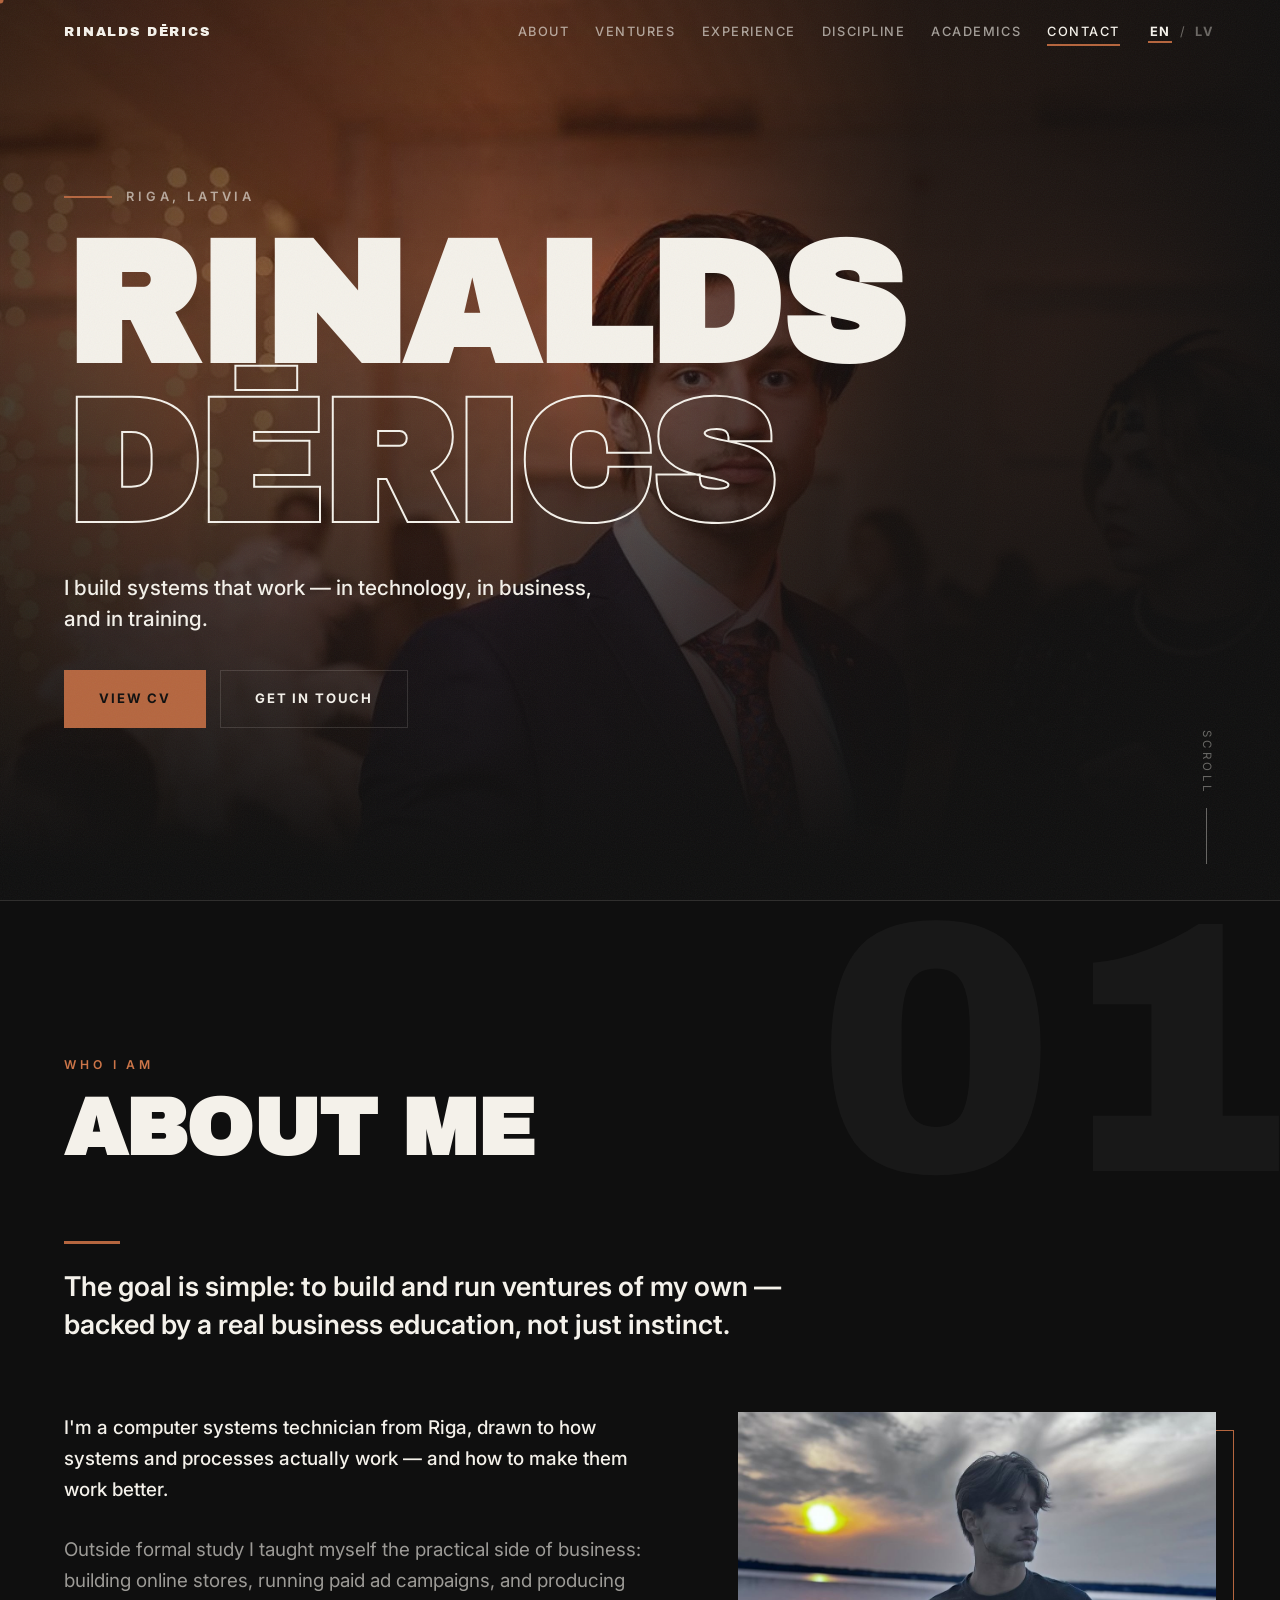
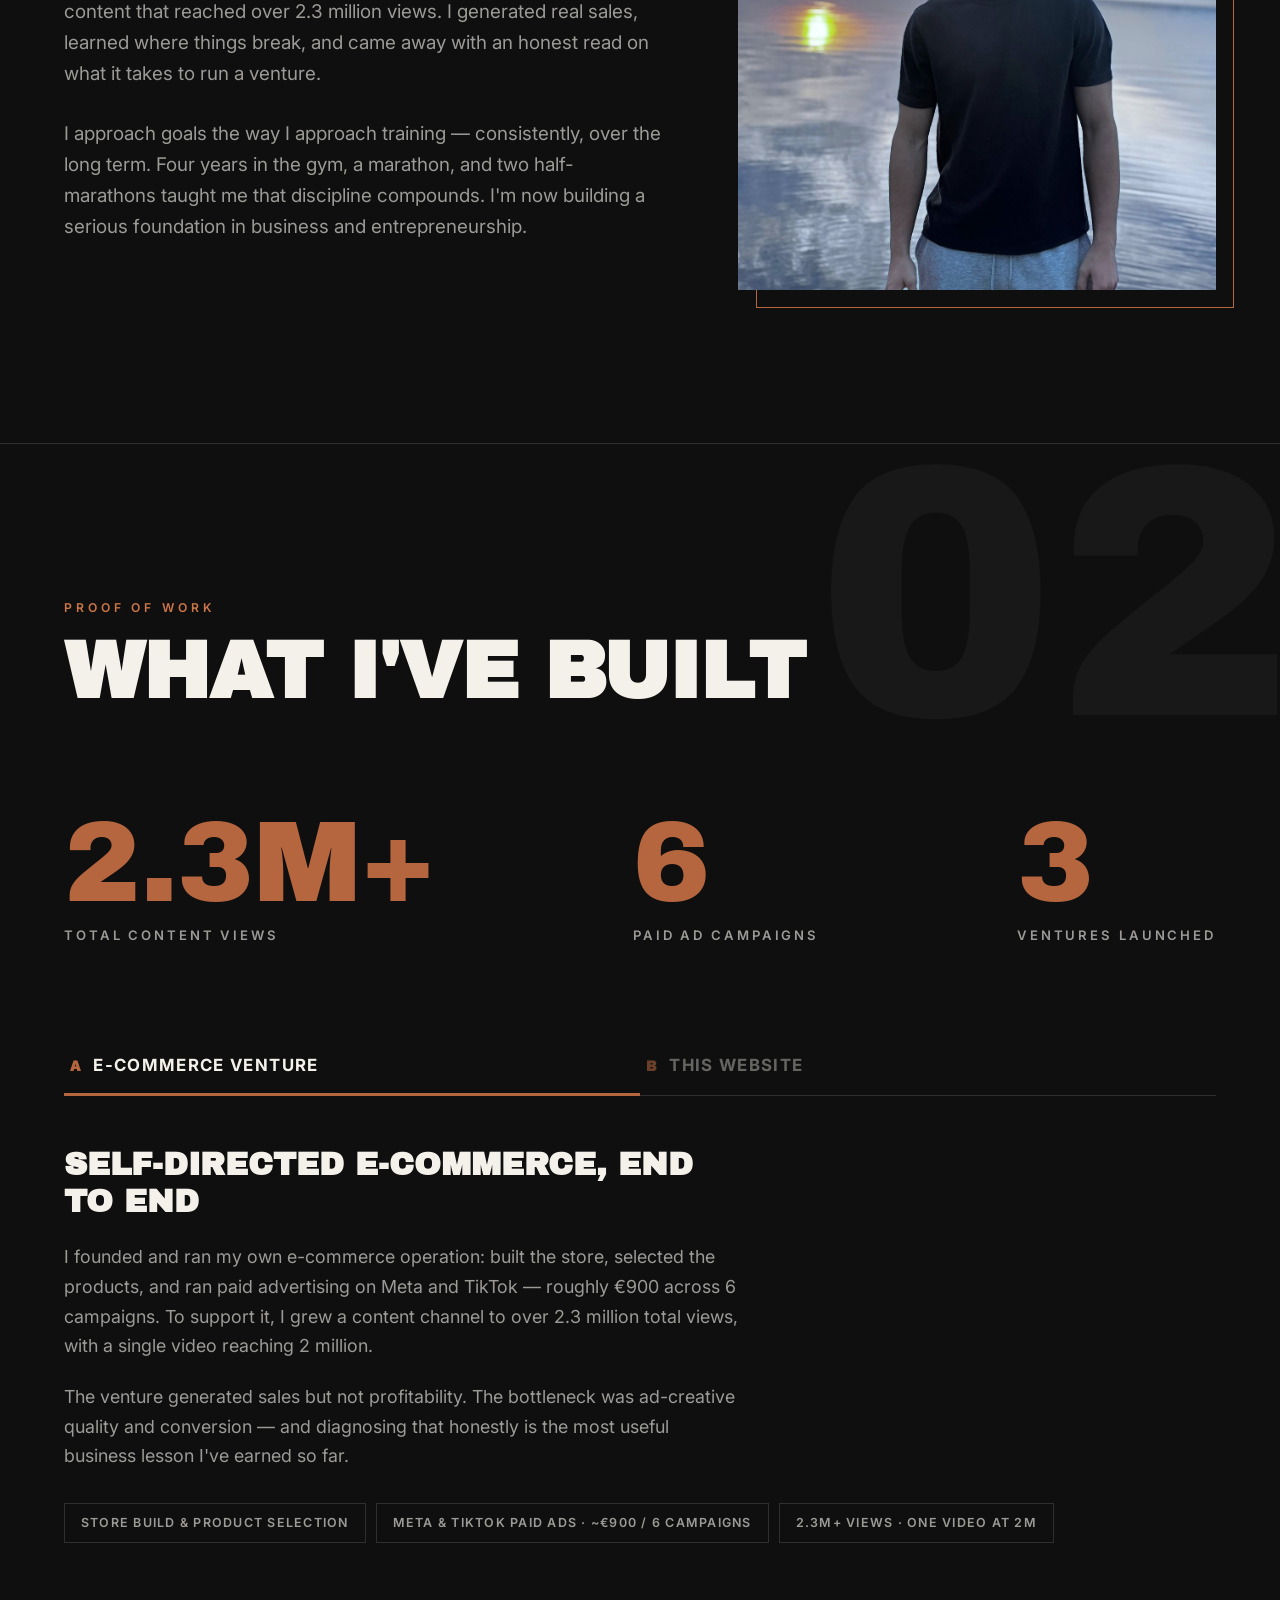
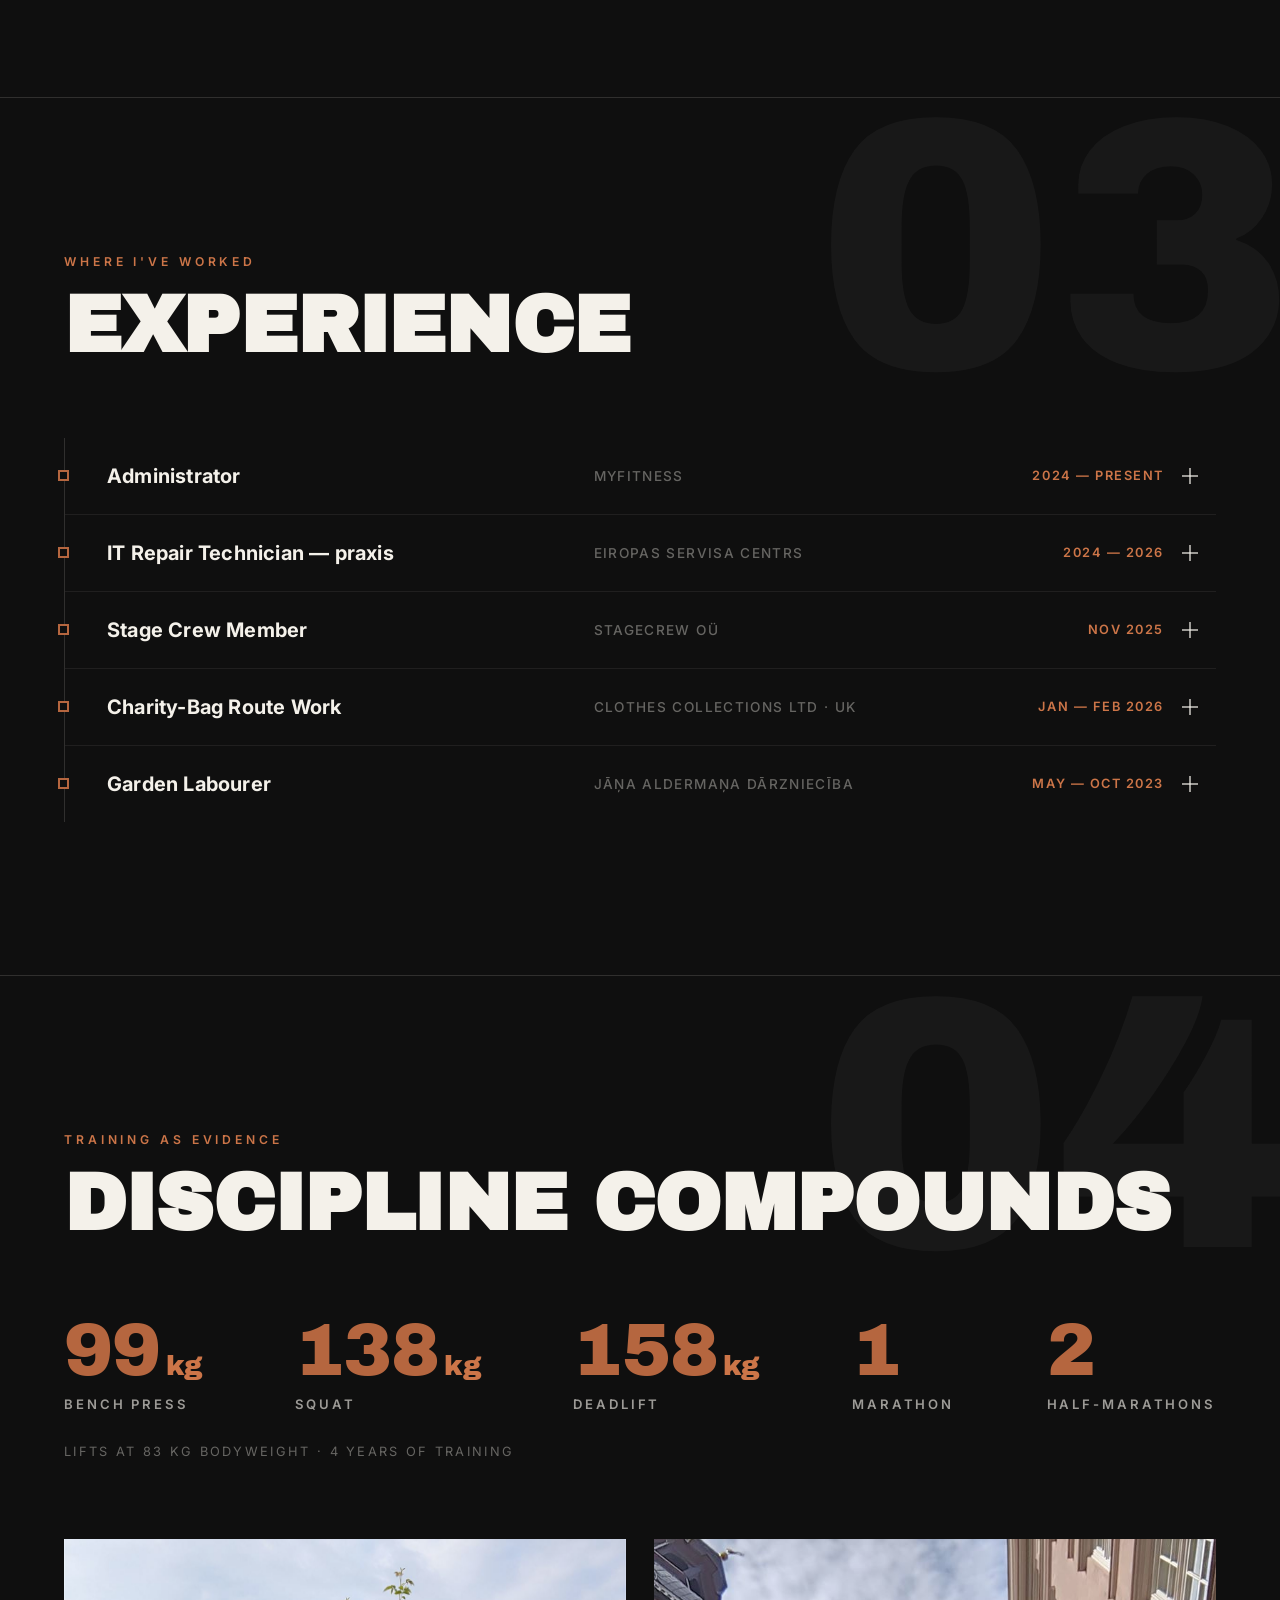
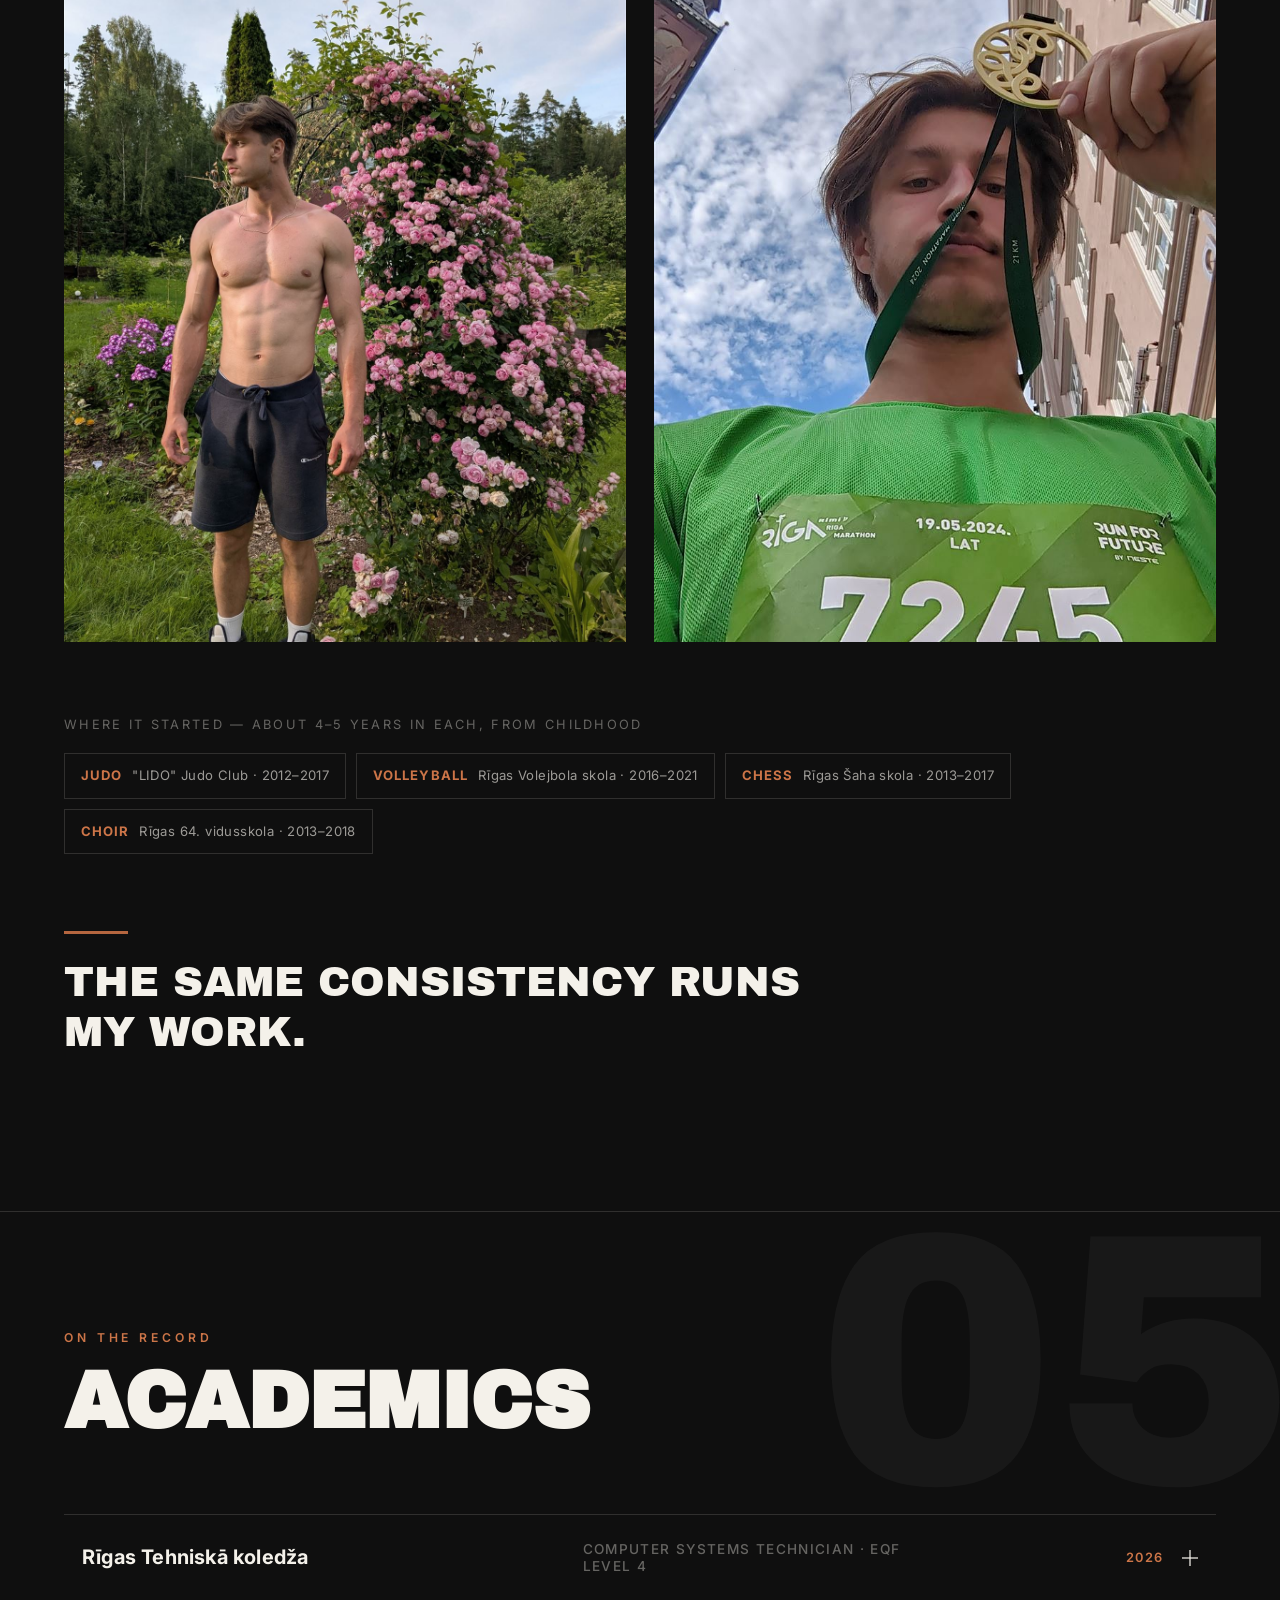
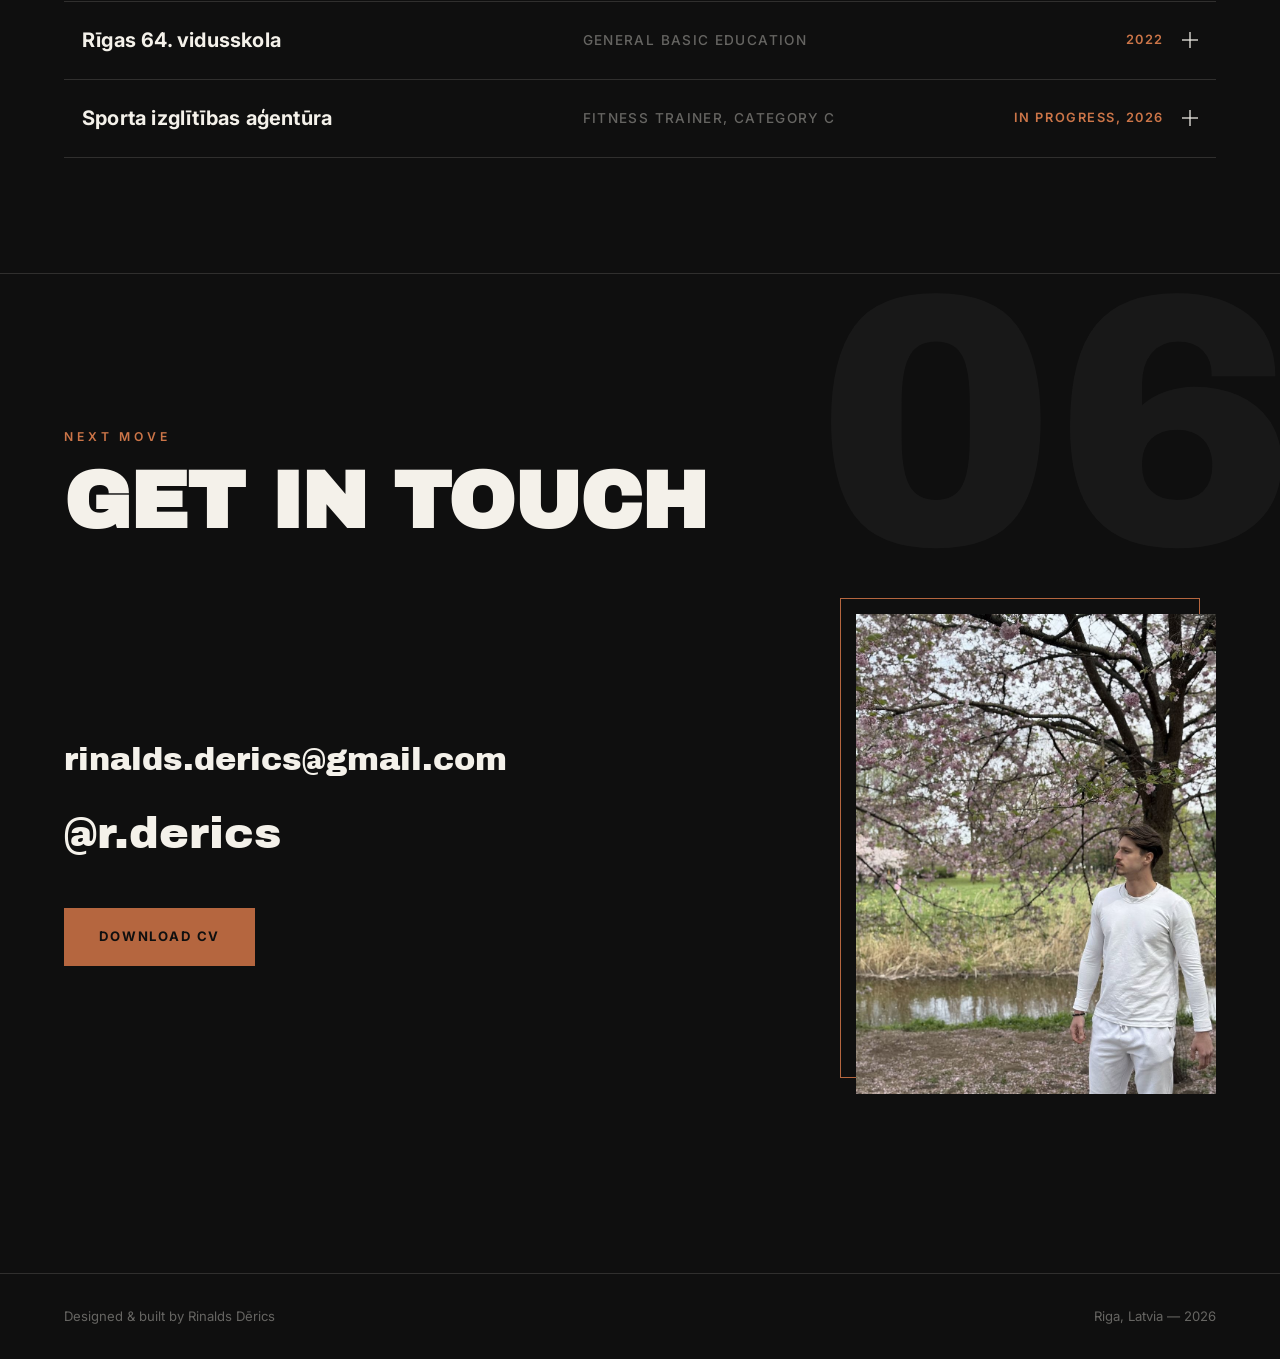
==== commit 31448724: "Polish experience + discipline sections - Experience timeline: give the date a fixed 12rem column (r" ====
--- a/website/index.html
+++ b/website/index.html
@@ -43,7 +43,7 @@
   <!-- Preload LCP hero image -->
   <link rel="preload" as="image" href="assets/hero-gala.jpg" fetchpriority="high">
 
-  <link rel="stylesheet" href="styles.css?v=6">
+  <link rel="stylesheet" href="styles.css?v=7">
 
   <!-- Structured data -->
   <script type="application/ld+json">
@@ -486,6 +486,6 @@
     <span aria-hidden="true">↑</span>
   </button>
 
-  <script src="script.js?v=4"></script>
+  <script src="script.js?v=7"></script>
 </body>
 </html>
--- a/website/styles.css
+++ b/website/styles.css
@@ -765,9 +765,10 @@
 @media (min-width: 800px) {
   .tl-head {
     grid-template-areas: "marker role org date plus";
-    grid-template-columns: auto minmax(220px, 1.3fr) 1fr auto auto;
+    grid-template-columns: auto minmax(220px, 1.3fr) 1fr 12rem auto;
   }
   .tl-org, .tl-date { margin-top: 0; }
+  .tl-date { text-align: right; }
   .tl-panel-media { grid-template-columns: 1fr auto; align-items: start; }
 }
 
@@ -873,7 +874,6 @@
 @media (min-width: 700px) {
   .stats-row { grid-template-columns: repeat(5, auto); justify-content: space-between; }
   .disc-media { grid-template-columns: 1fr 1fr; gap: 28px; }
-  .disc-media figure:nth-child(2) { transform: translateY(56px); }
 }
 
 /* ==========================================================================
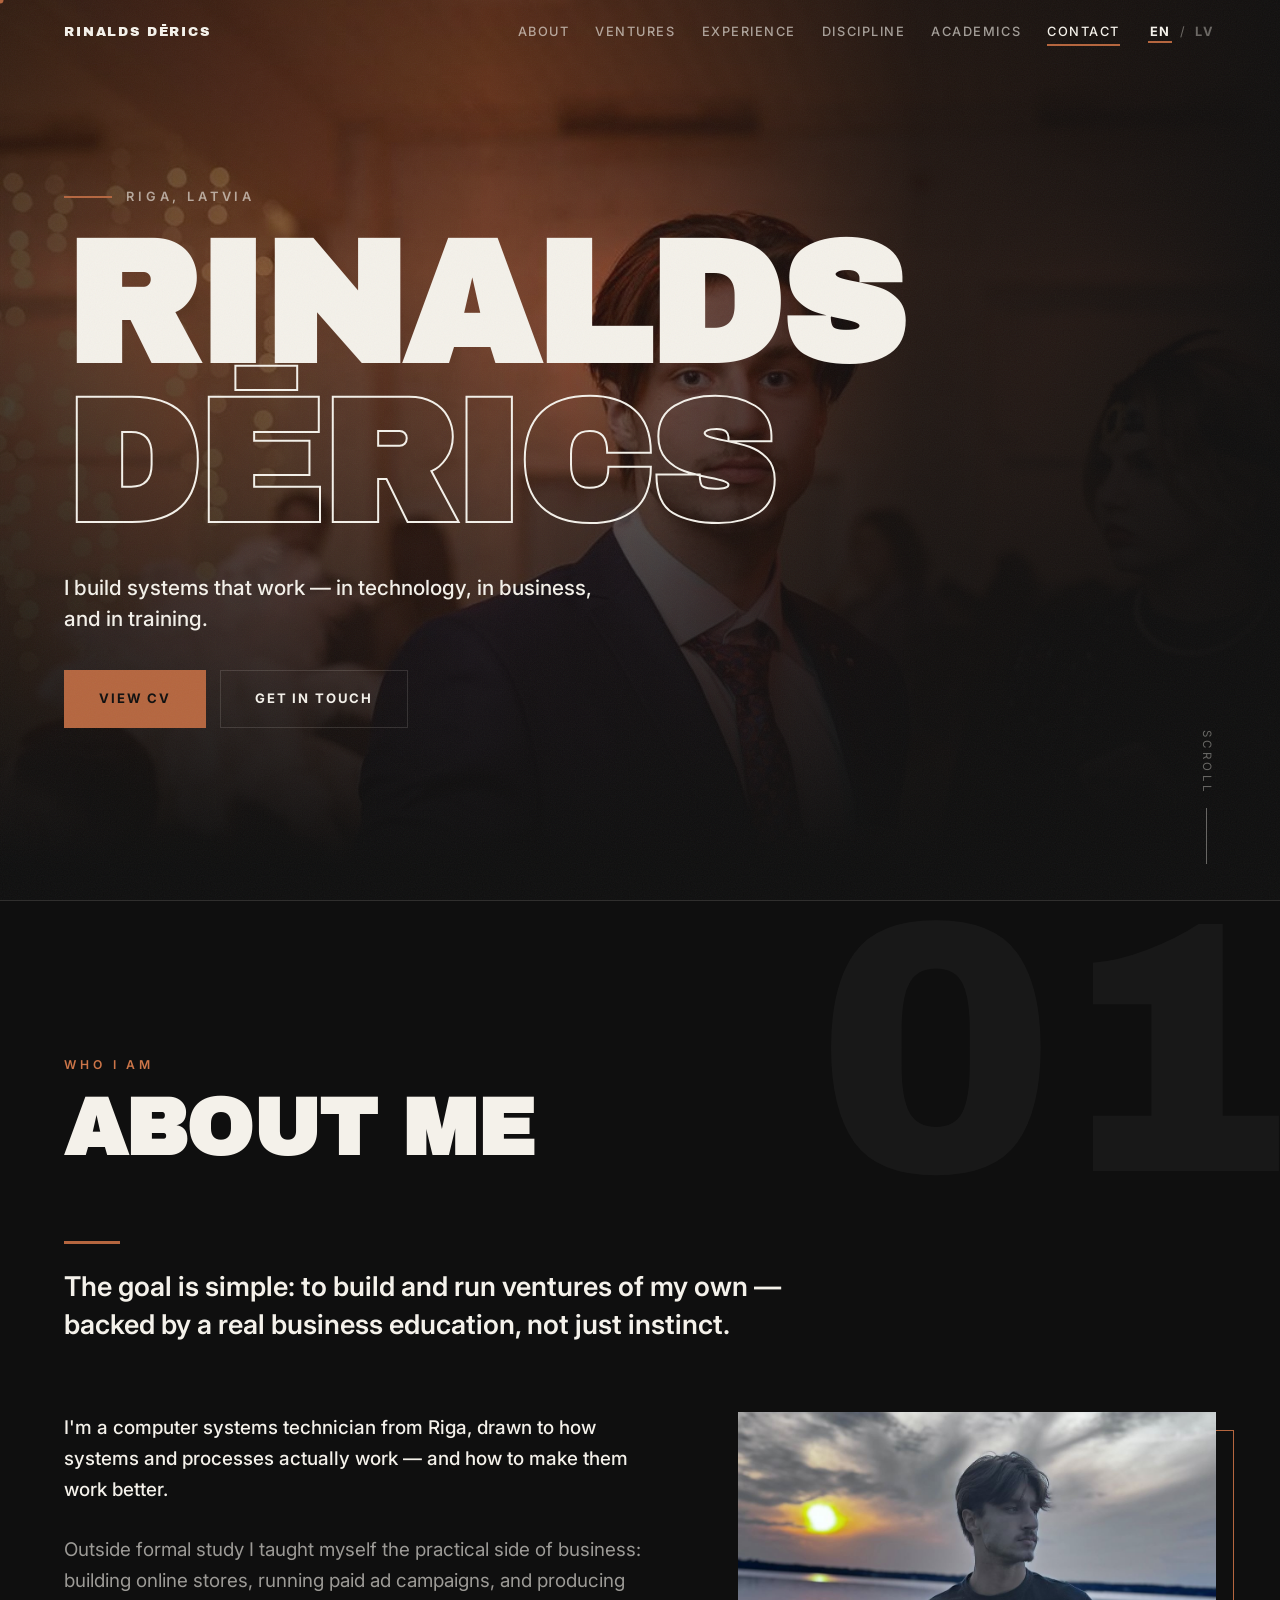
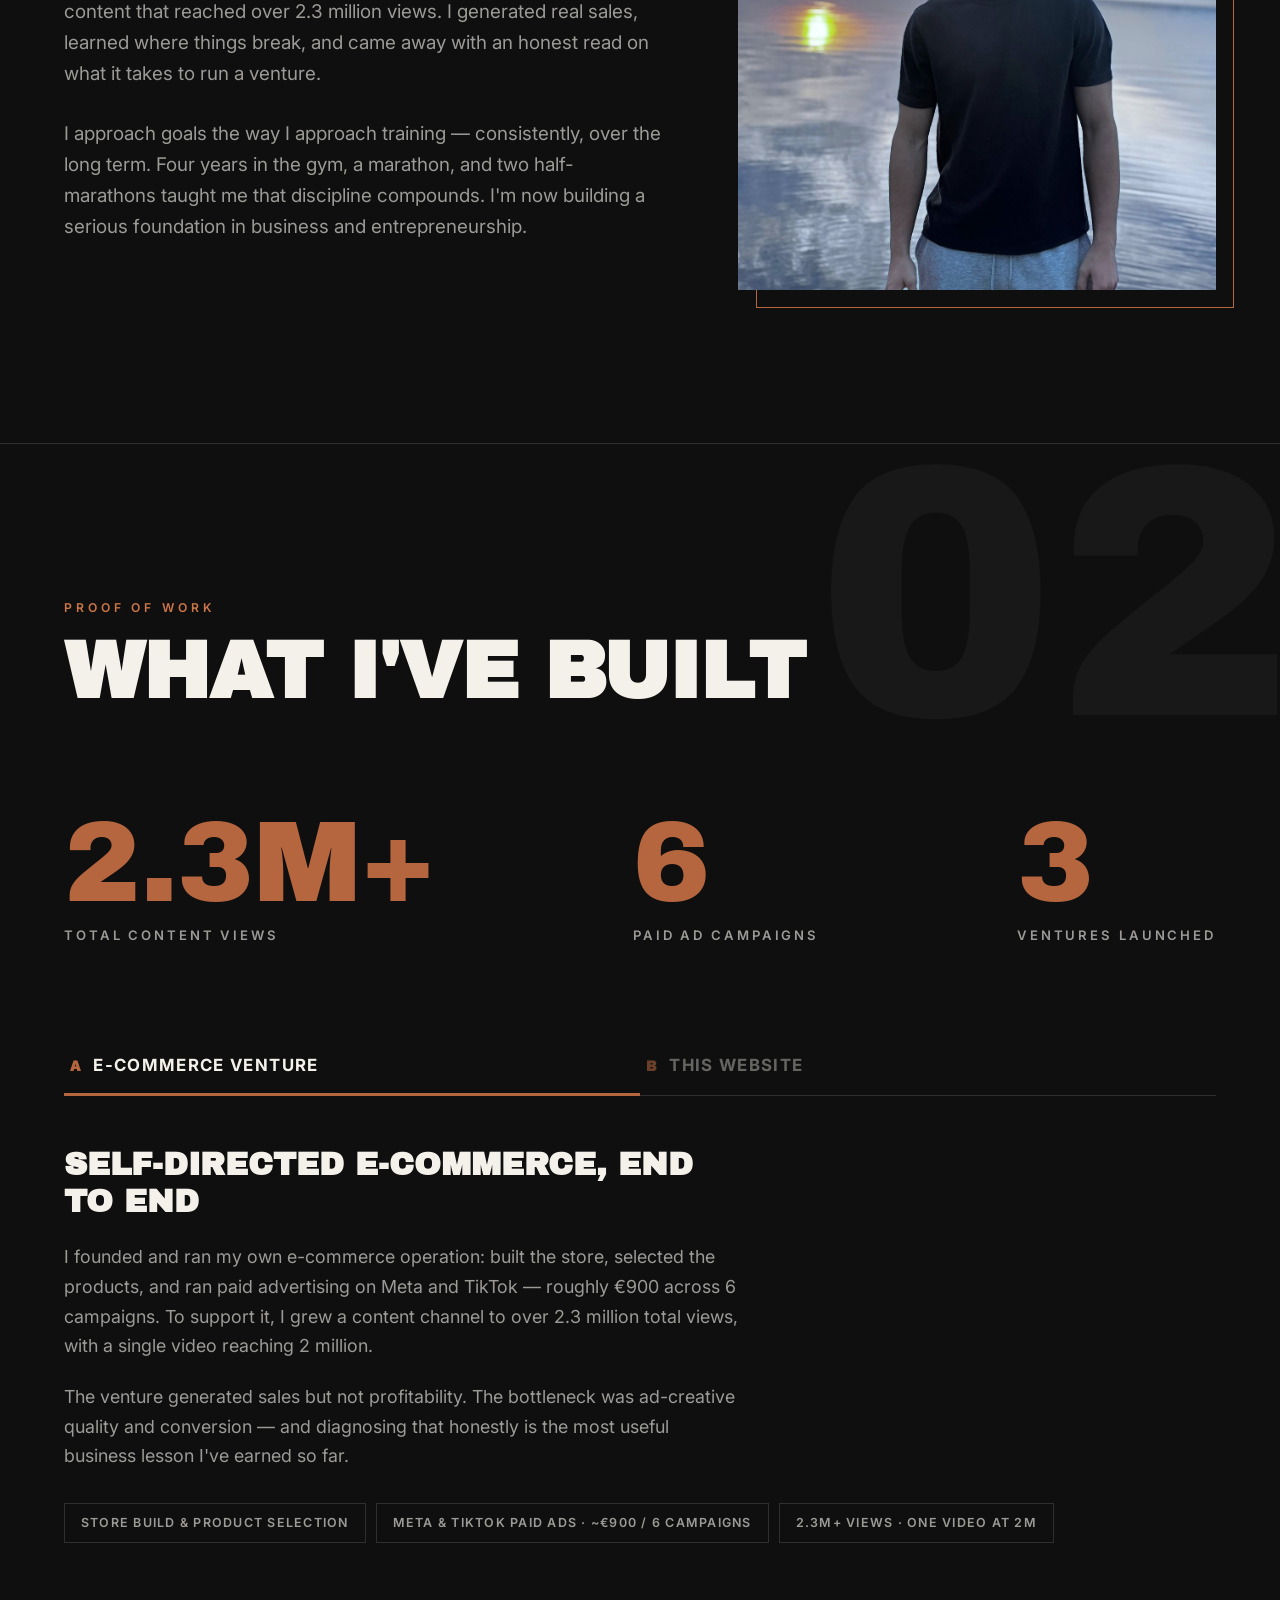
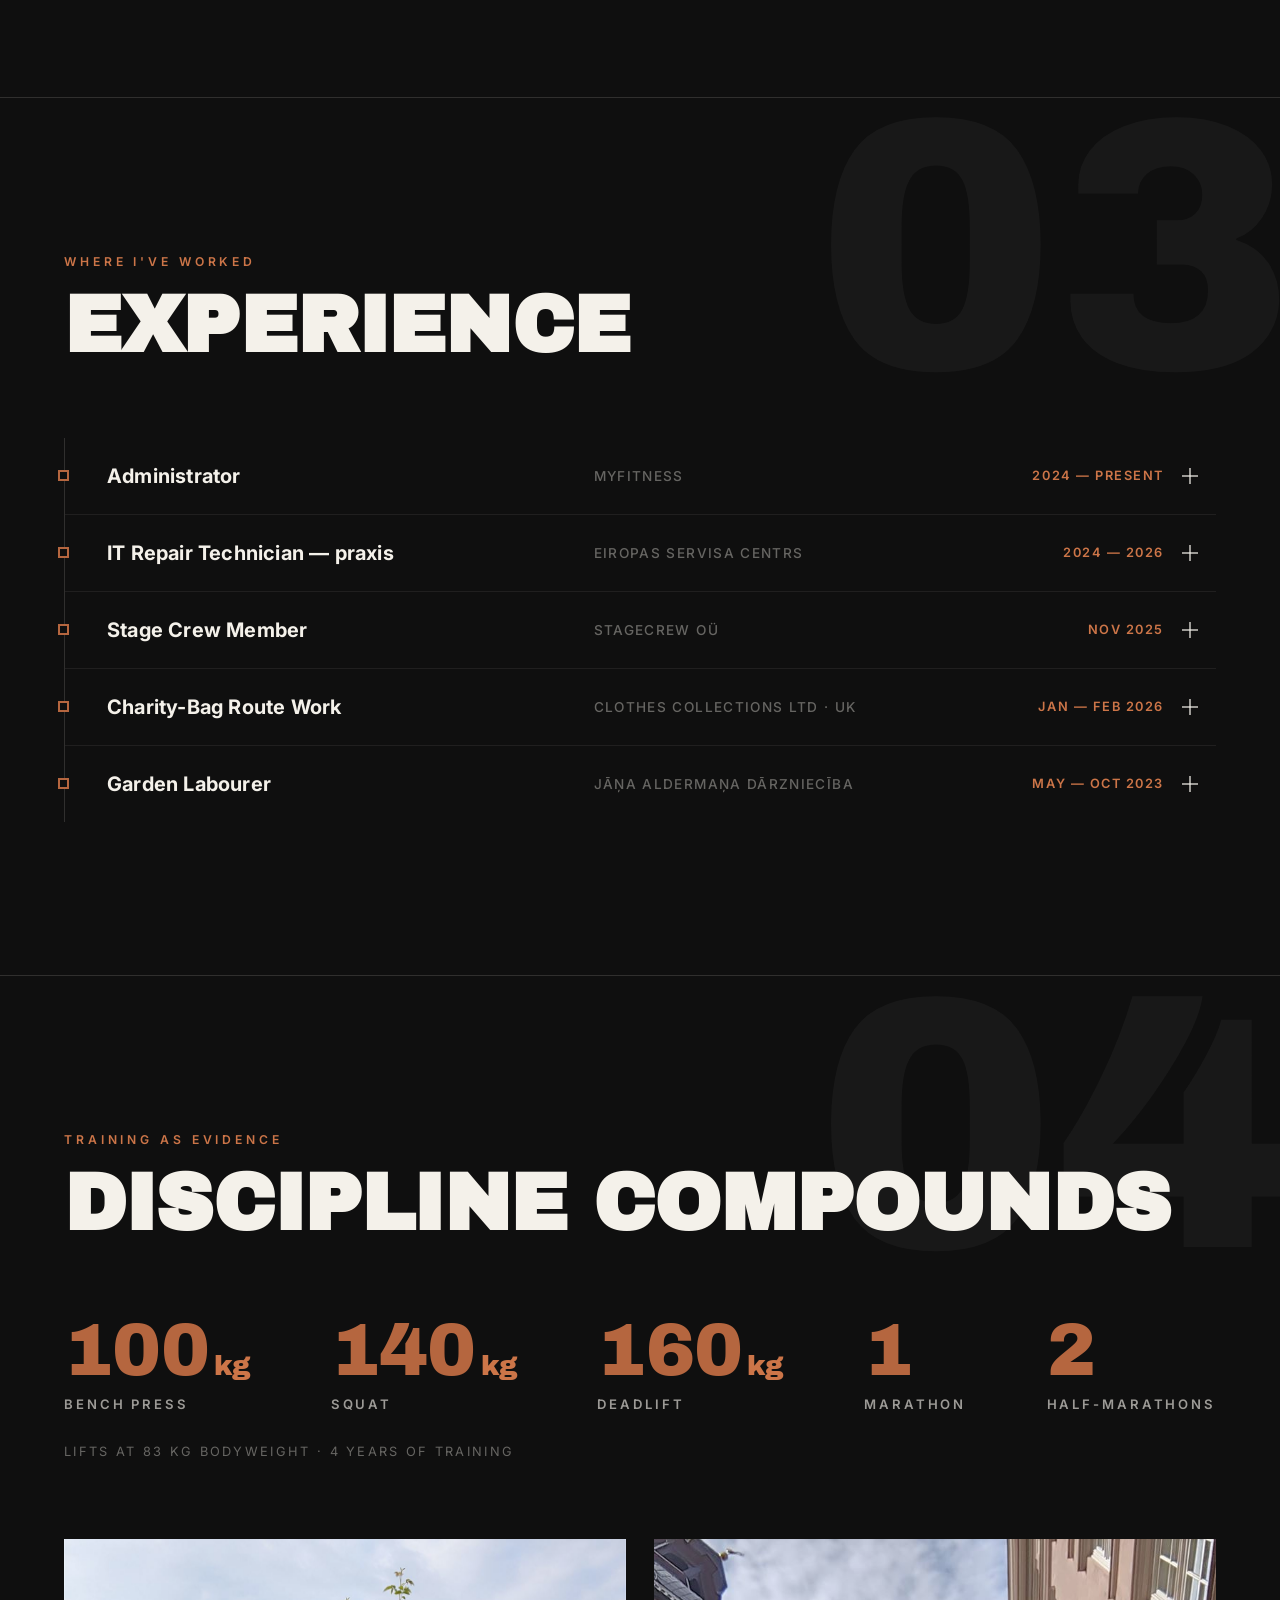
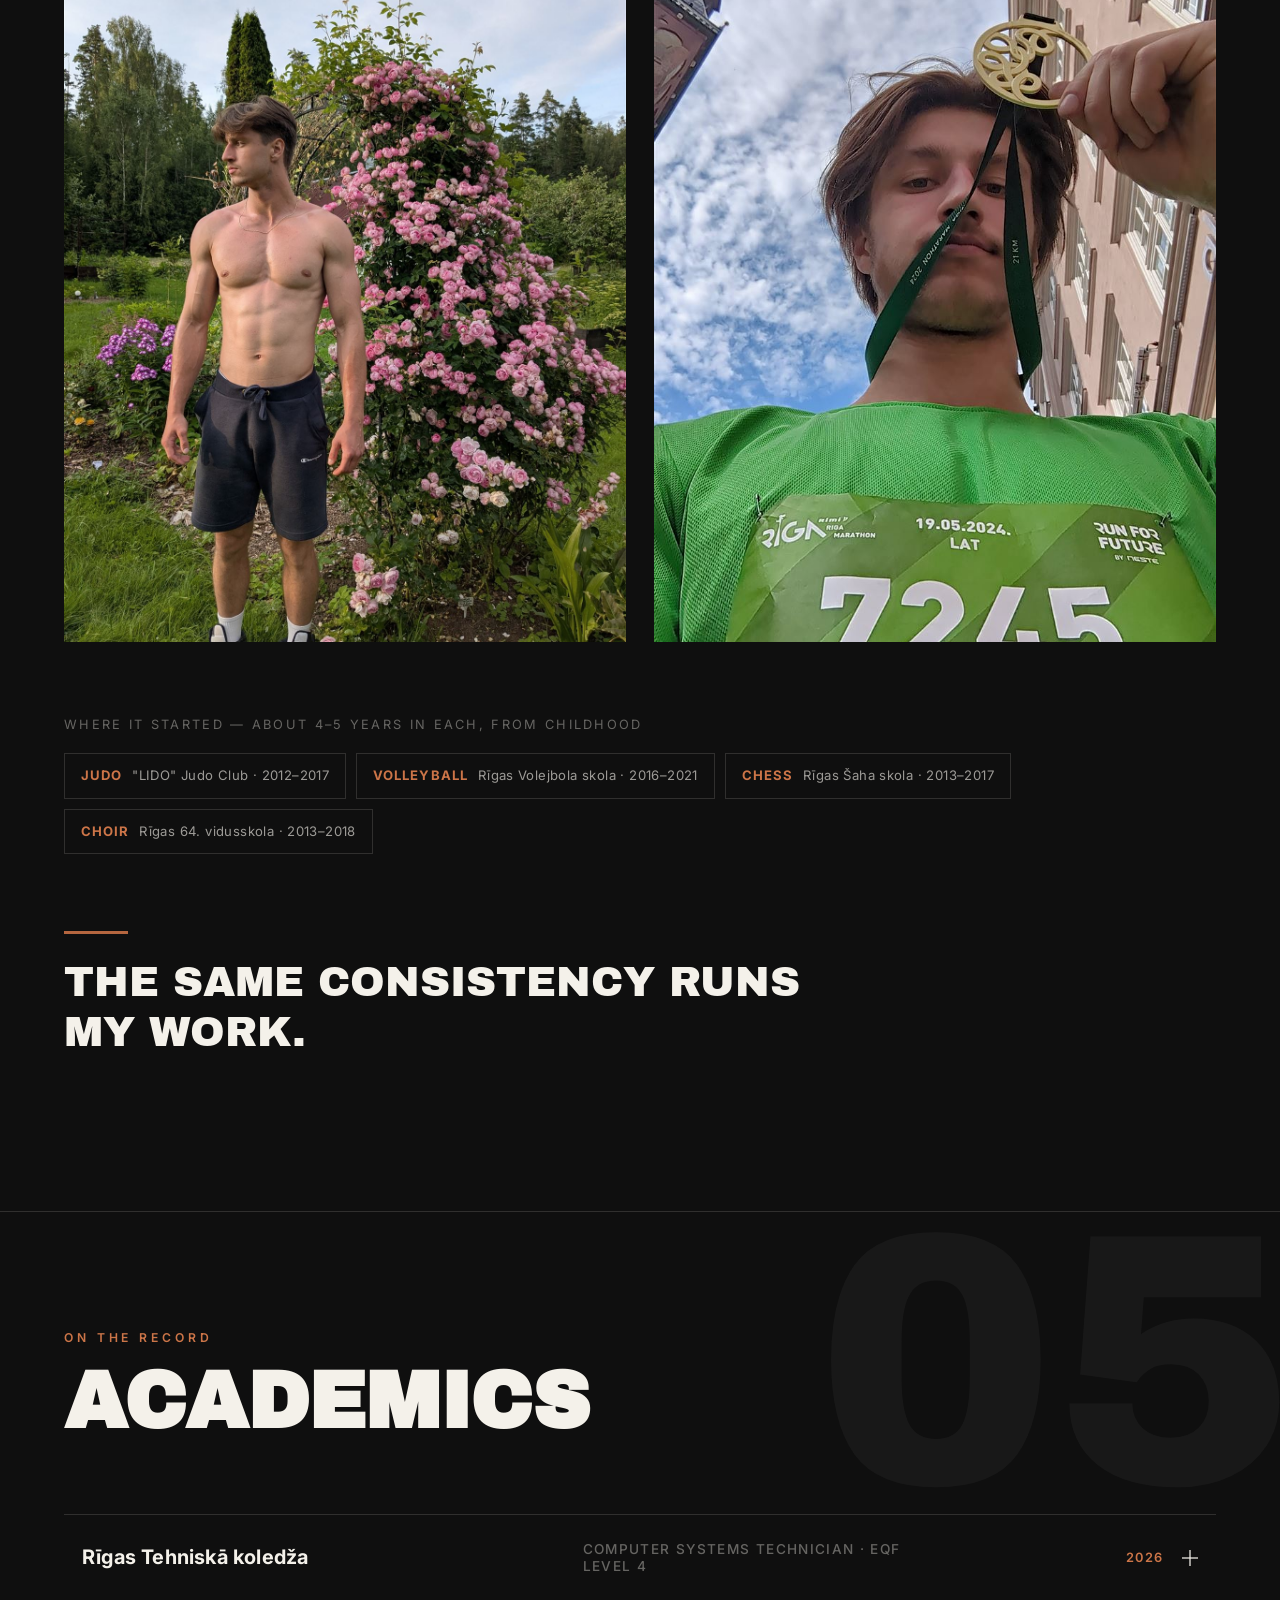
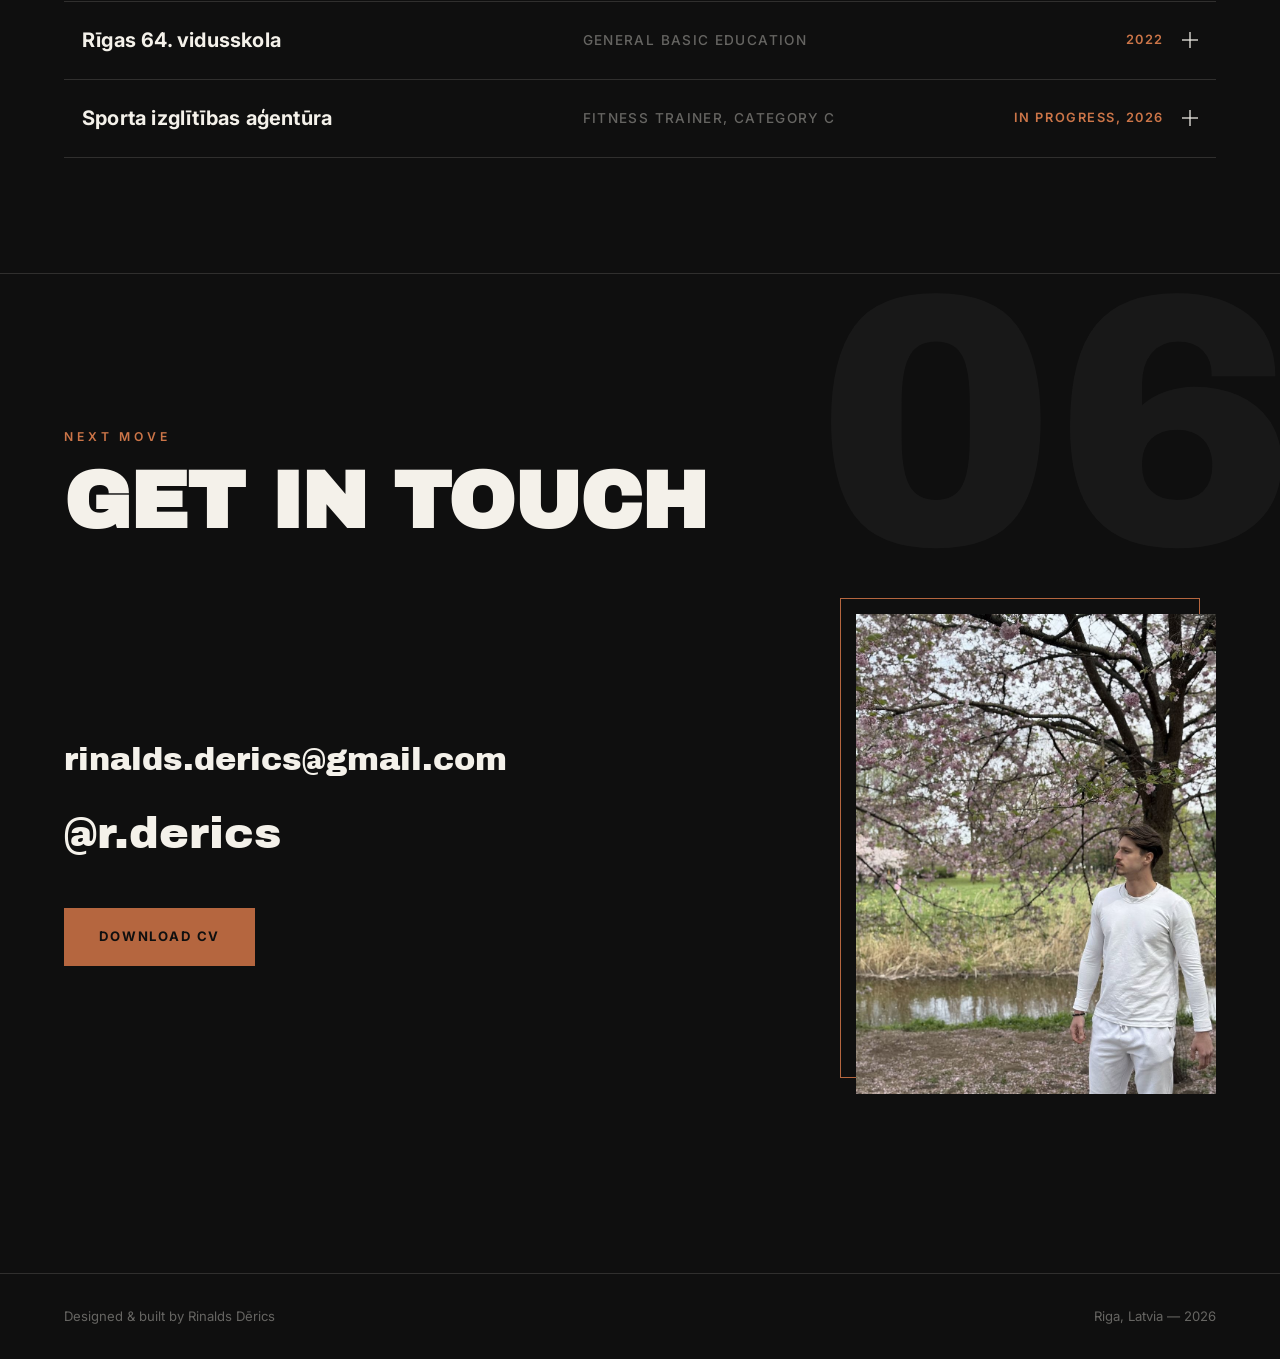
==== commit 61886c3e: "Add brand RD logo as favicons / app icons Generate favicon-32, apple-touch-icon (180), icon-192 and " ====
--- a/website/index.html
+++ b/website/index.html
@@ -12,9 +12,9 @@
   <link rel="canonical" href="https://rinalds-derics.pages.dev/">
 
   <!-- Icons & PWA -->
-  <link rel="icon" href="/favicon.svg" type="image/svg+xml">
-  <link rel="icon" href="/assets/favicon-32.png" sizes="32x32" type="image/png">
-  <link rel="apple-touch-icon" href="/assets/apple-touch-icon.png">
+  <link rel="icon" href="/assets/favicon-32.png?v=2" sizes="32x32" type="image/png">
+  <link rel="icon" href="/assets/icon-192.png?v=2" sizes="192x192" type="image/png">
+  <link rel="apple-touch-icon" href="/assets/apple-touch-icon.png?v=2">
   <link rel="manifest" href="/site.webmanifest">
 
   <!-- Open Graph -->
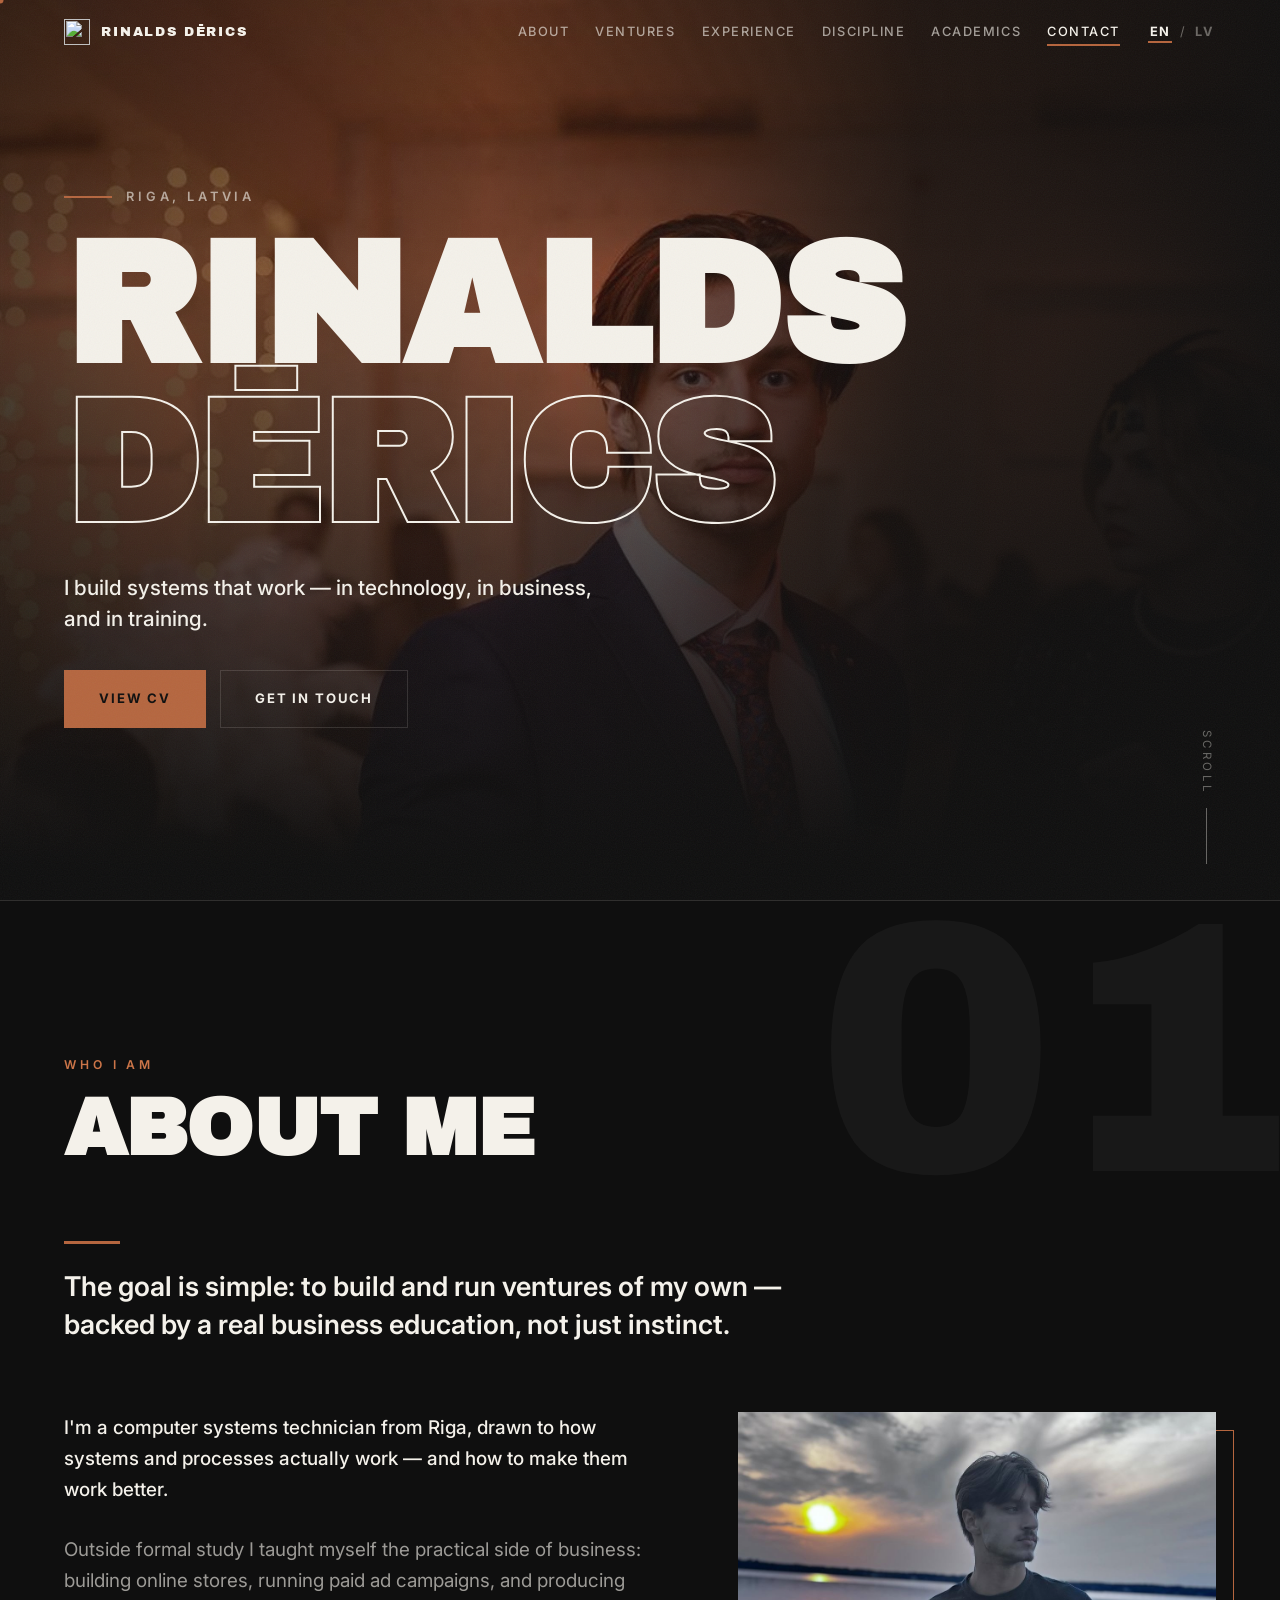
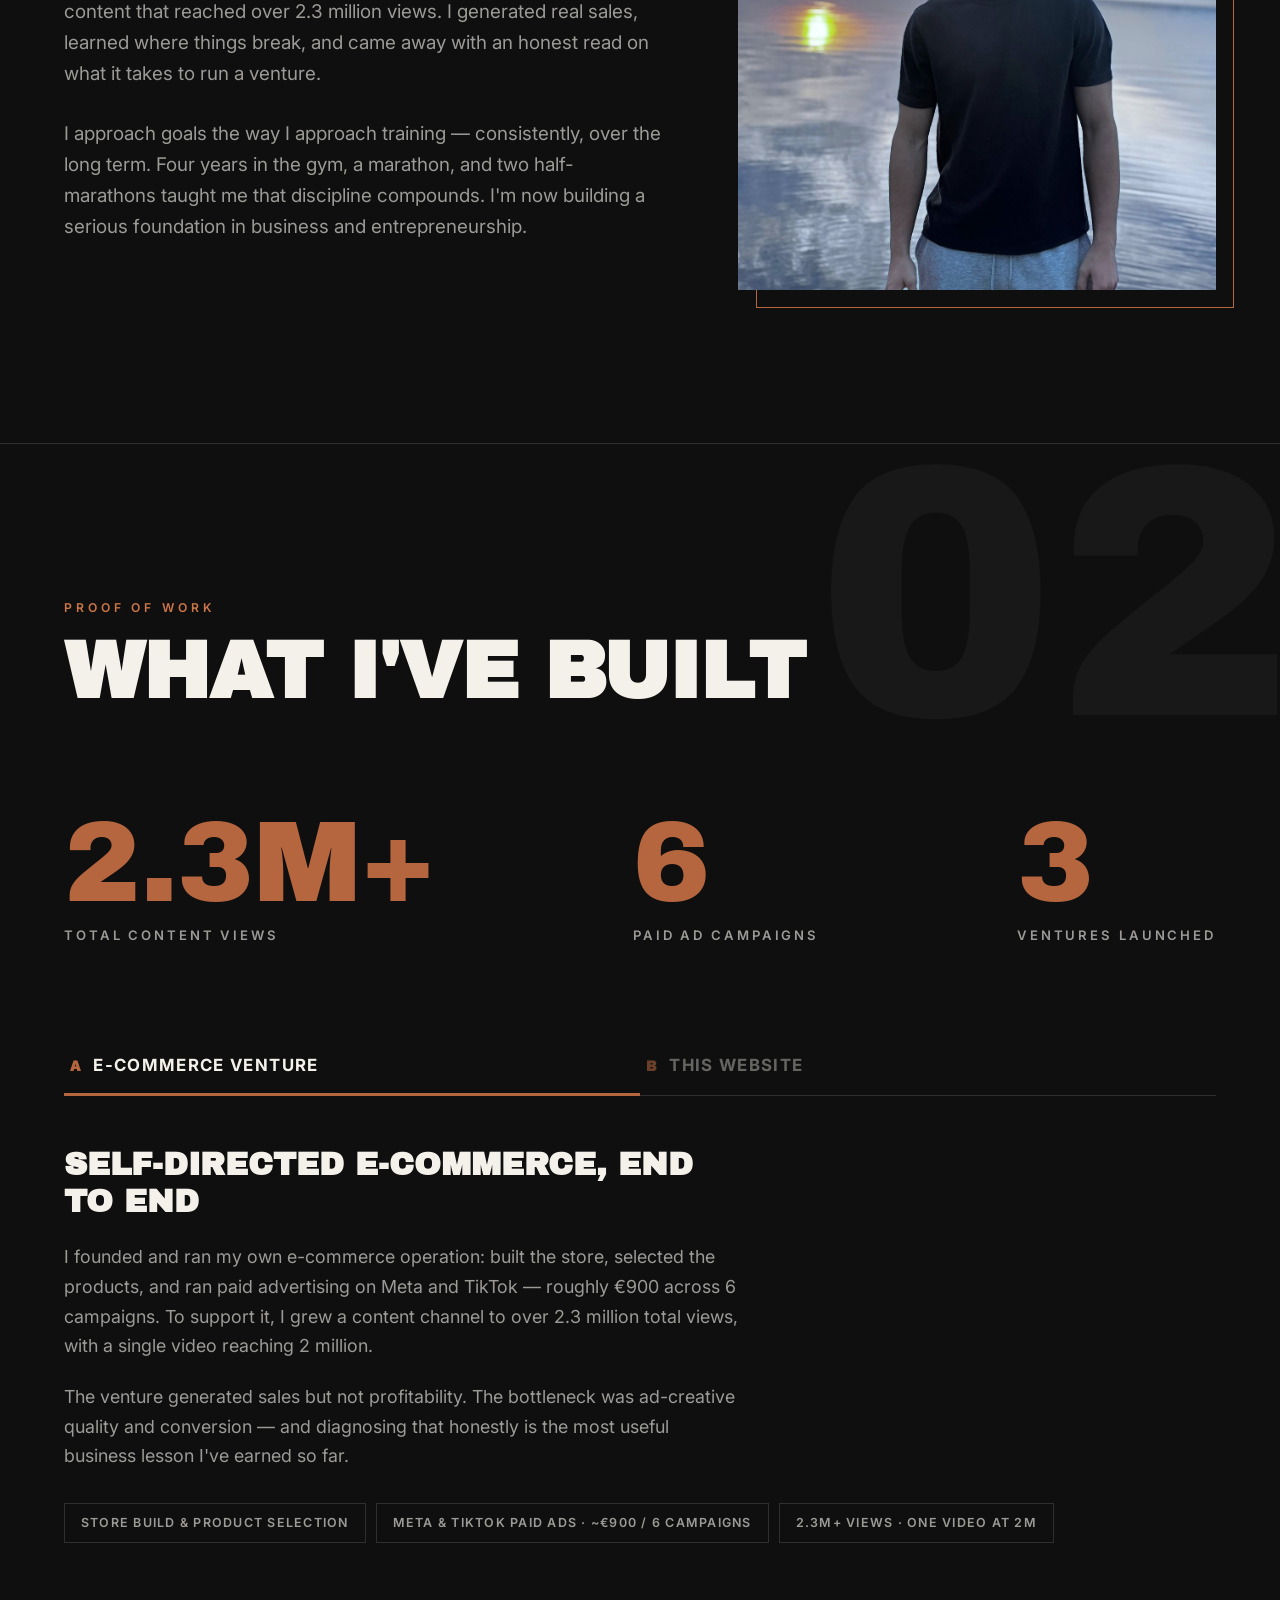
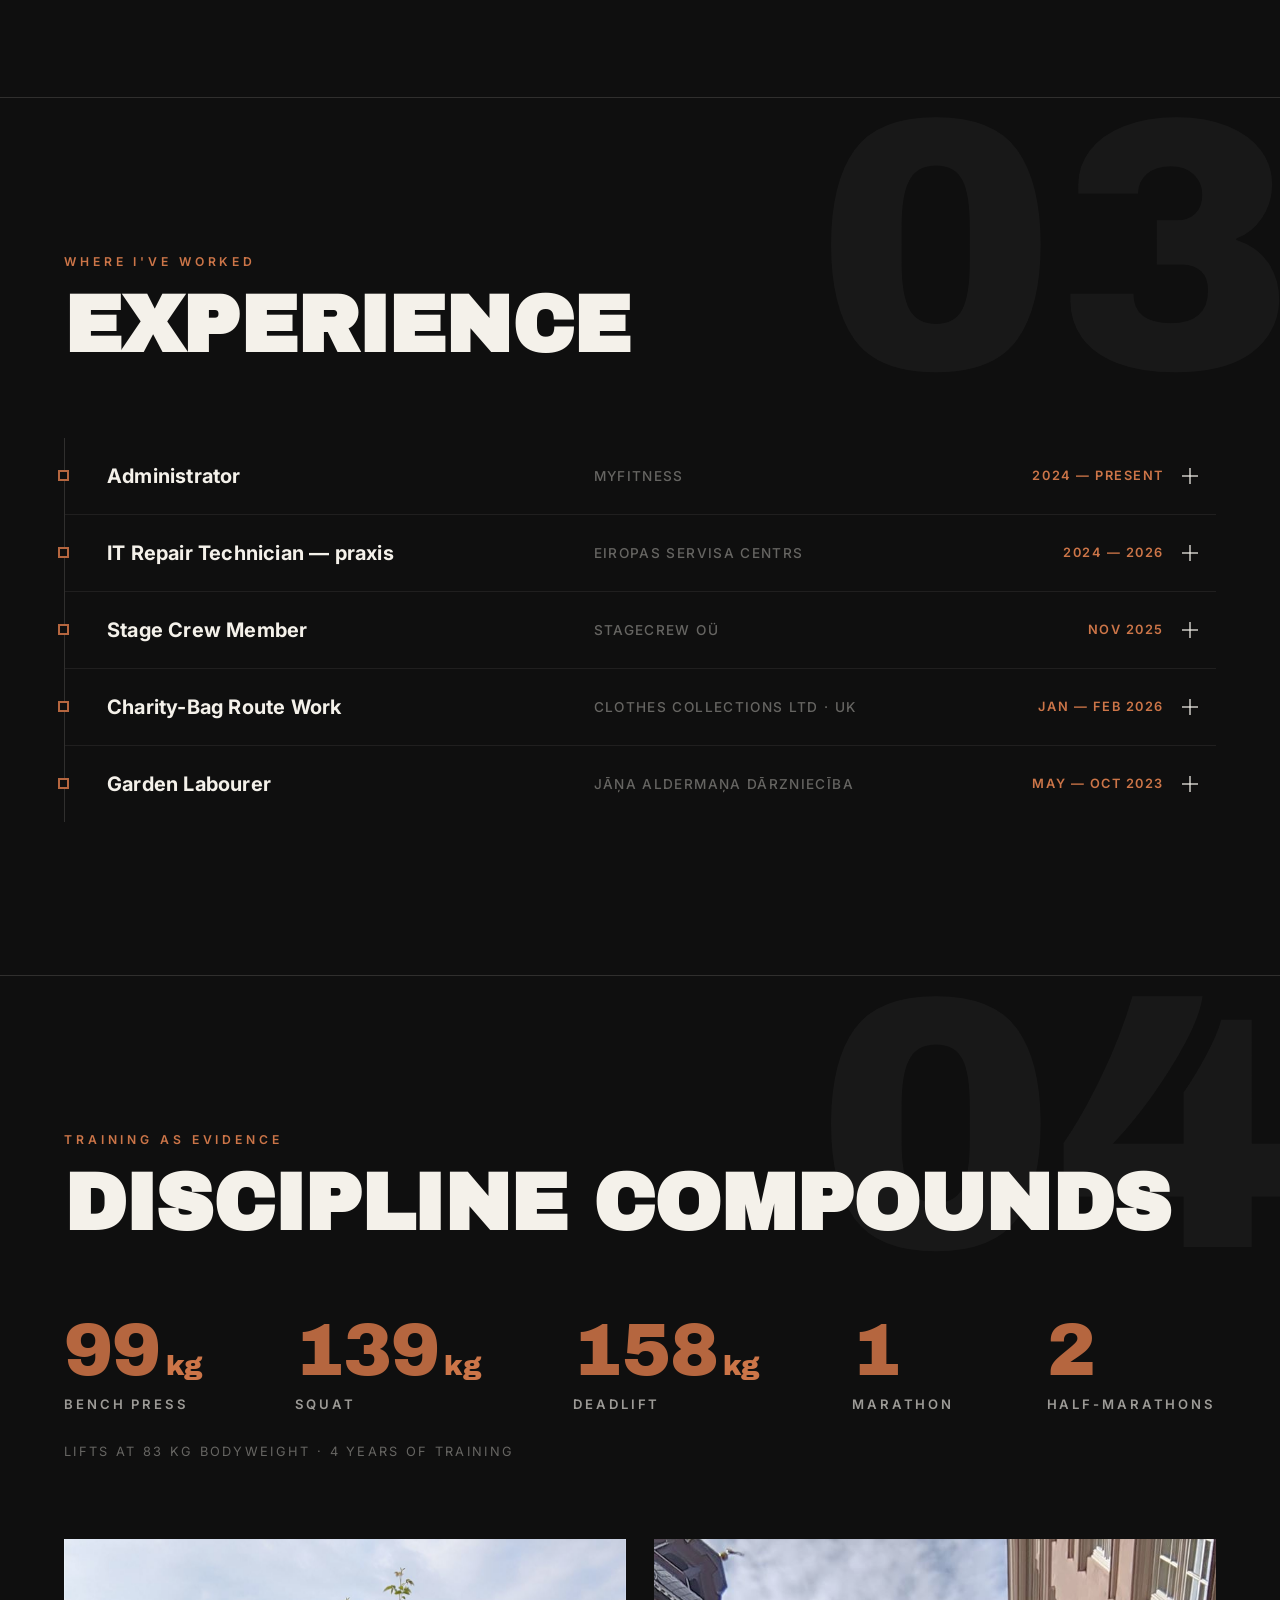
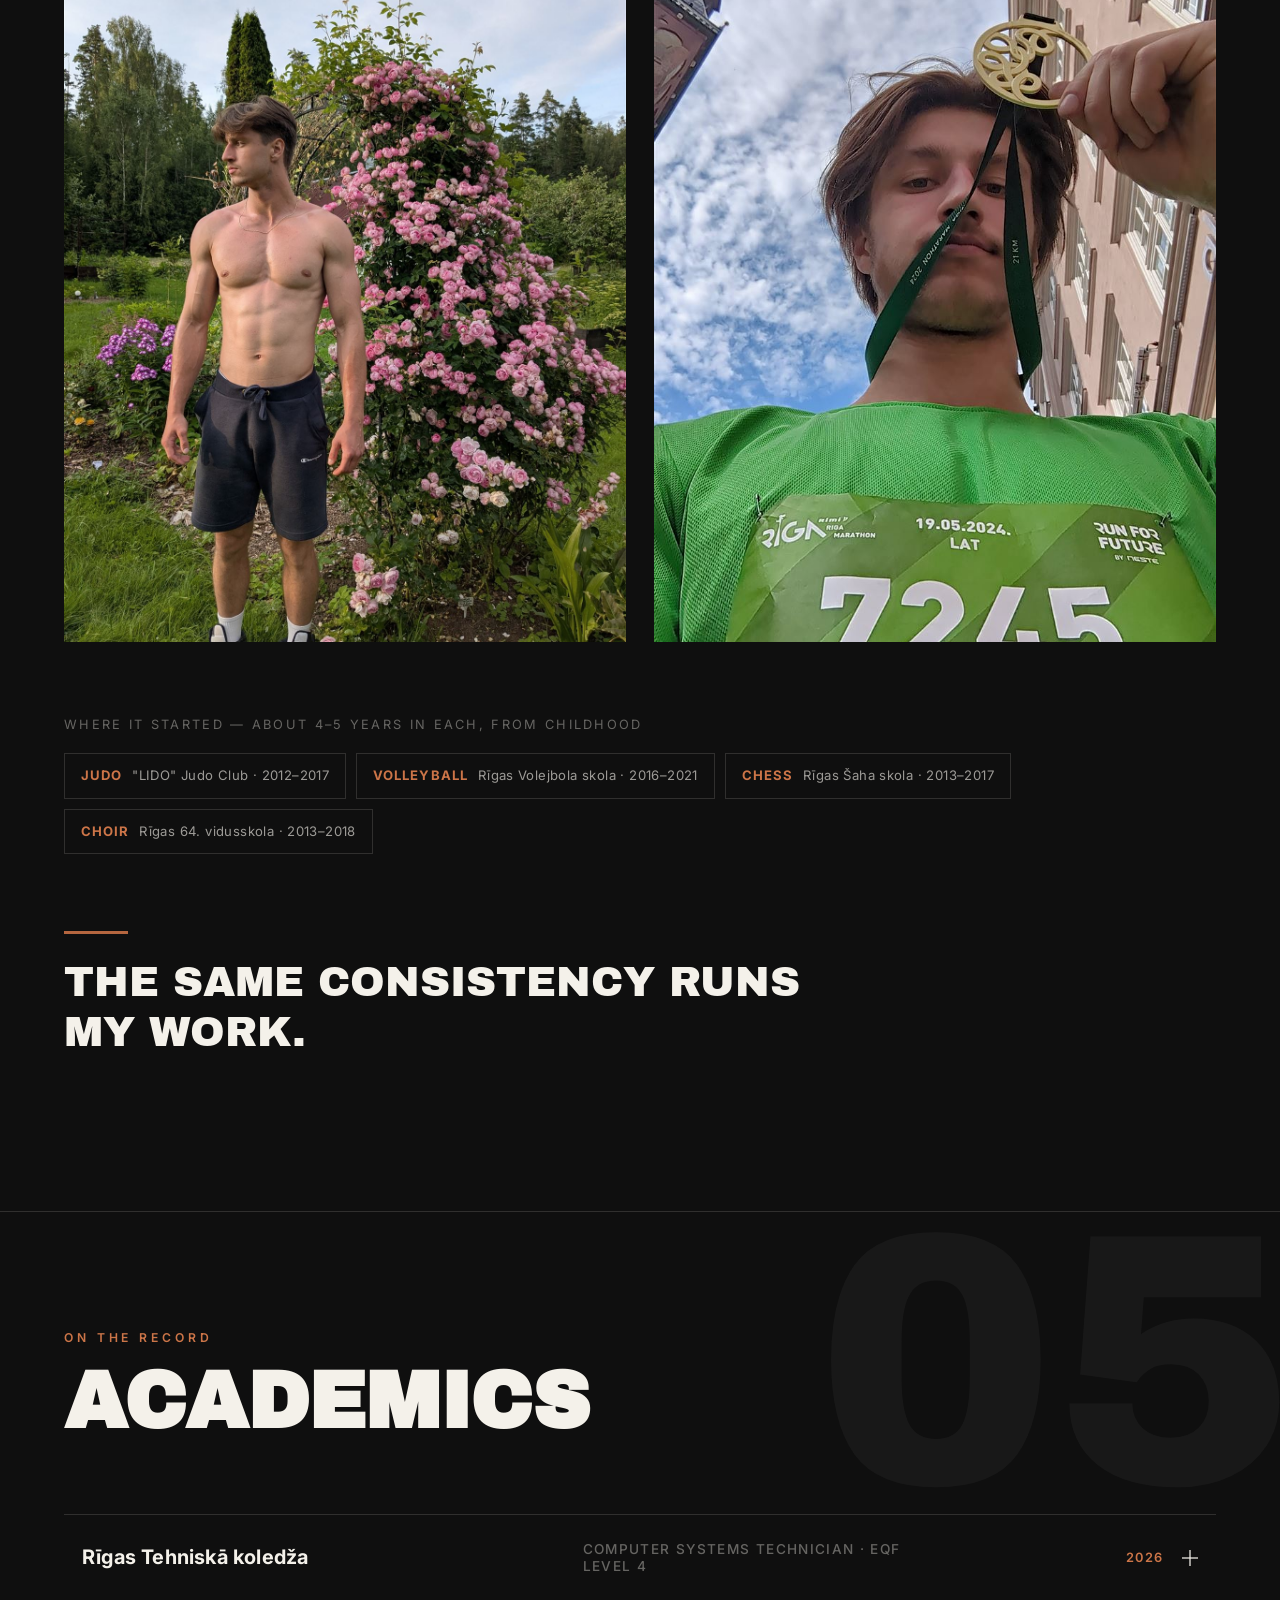
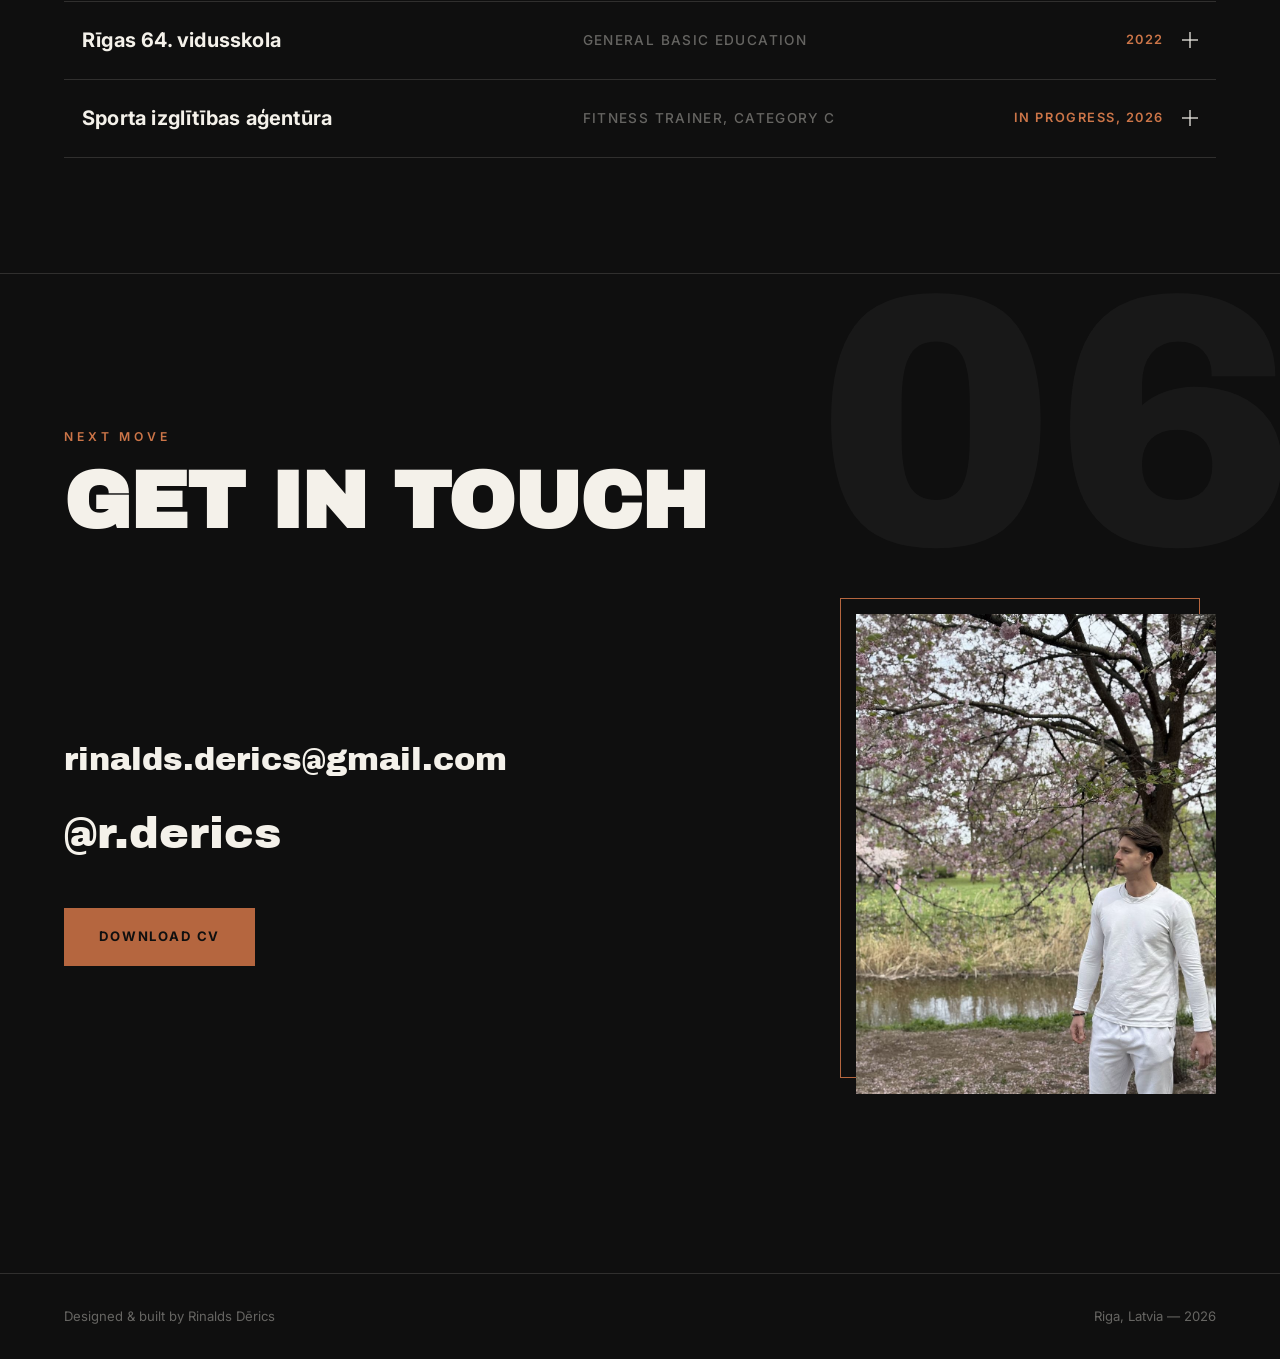
==== commit 2d7fb6c2: "Add brand logo mark to the nav Place a small clay "RD" logo mark next to the wordmark in the header " ====
--- a/website/index.html
+++ b/website/index.html
@@ -43,7 +43,7 @@
   <!-- Preload LCP hero image -->
   <link rel="preload" as="image" href="assets/hero-gala.jpg" fetchpriority="high">
 
-  <link rel="stylesheet" href="styles.css?v=7">
+  <link rel="stylesheet" href="styles.css?v=8">
 
   <!-- Structured data -->
   <script type="application/ld+json">
@@ -68,7 +68,7 @@
   <div class="grain" aria-hidden="true"></div>
 
   <header class="nav" id="top">
-    <a class="nav-brand" href="#hero">RINALDS&nbsp;DĒRICS</a>
+    <a class="nav-brand" href="#hero"><img class="nav-logo" src="/assets/logo-mark.png" alt="" aria-hidden="true" width="26" height="26">RINALDS&nbsp;DĒRICS</a>
     <nav class="nav-links" aria-label="Primary">
       <a href="#about" data-i18n="nav.about">About</a>
       <a href="#ventures" data-i18n="nav.ventures">Ventures</a>
--- a/website/styles.css
+++ b/website/styles.css
@@ -97,11 +97,20 @@
 }
 
 .nav-brand {
+  display: inline-flex;
+  align-items: center;
+  gap: 11px;
   font-family: var(--display);
   font-size: 0.82rem;
   letter-spacing: 0.14em;
   text-decoration: none;
   white-space: nowrap;
+}
+
+.nav-logo {
+  width: 26px;
+  height: 26px;
+  flex: none;
 }
 
 .nav-links {
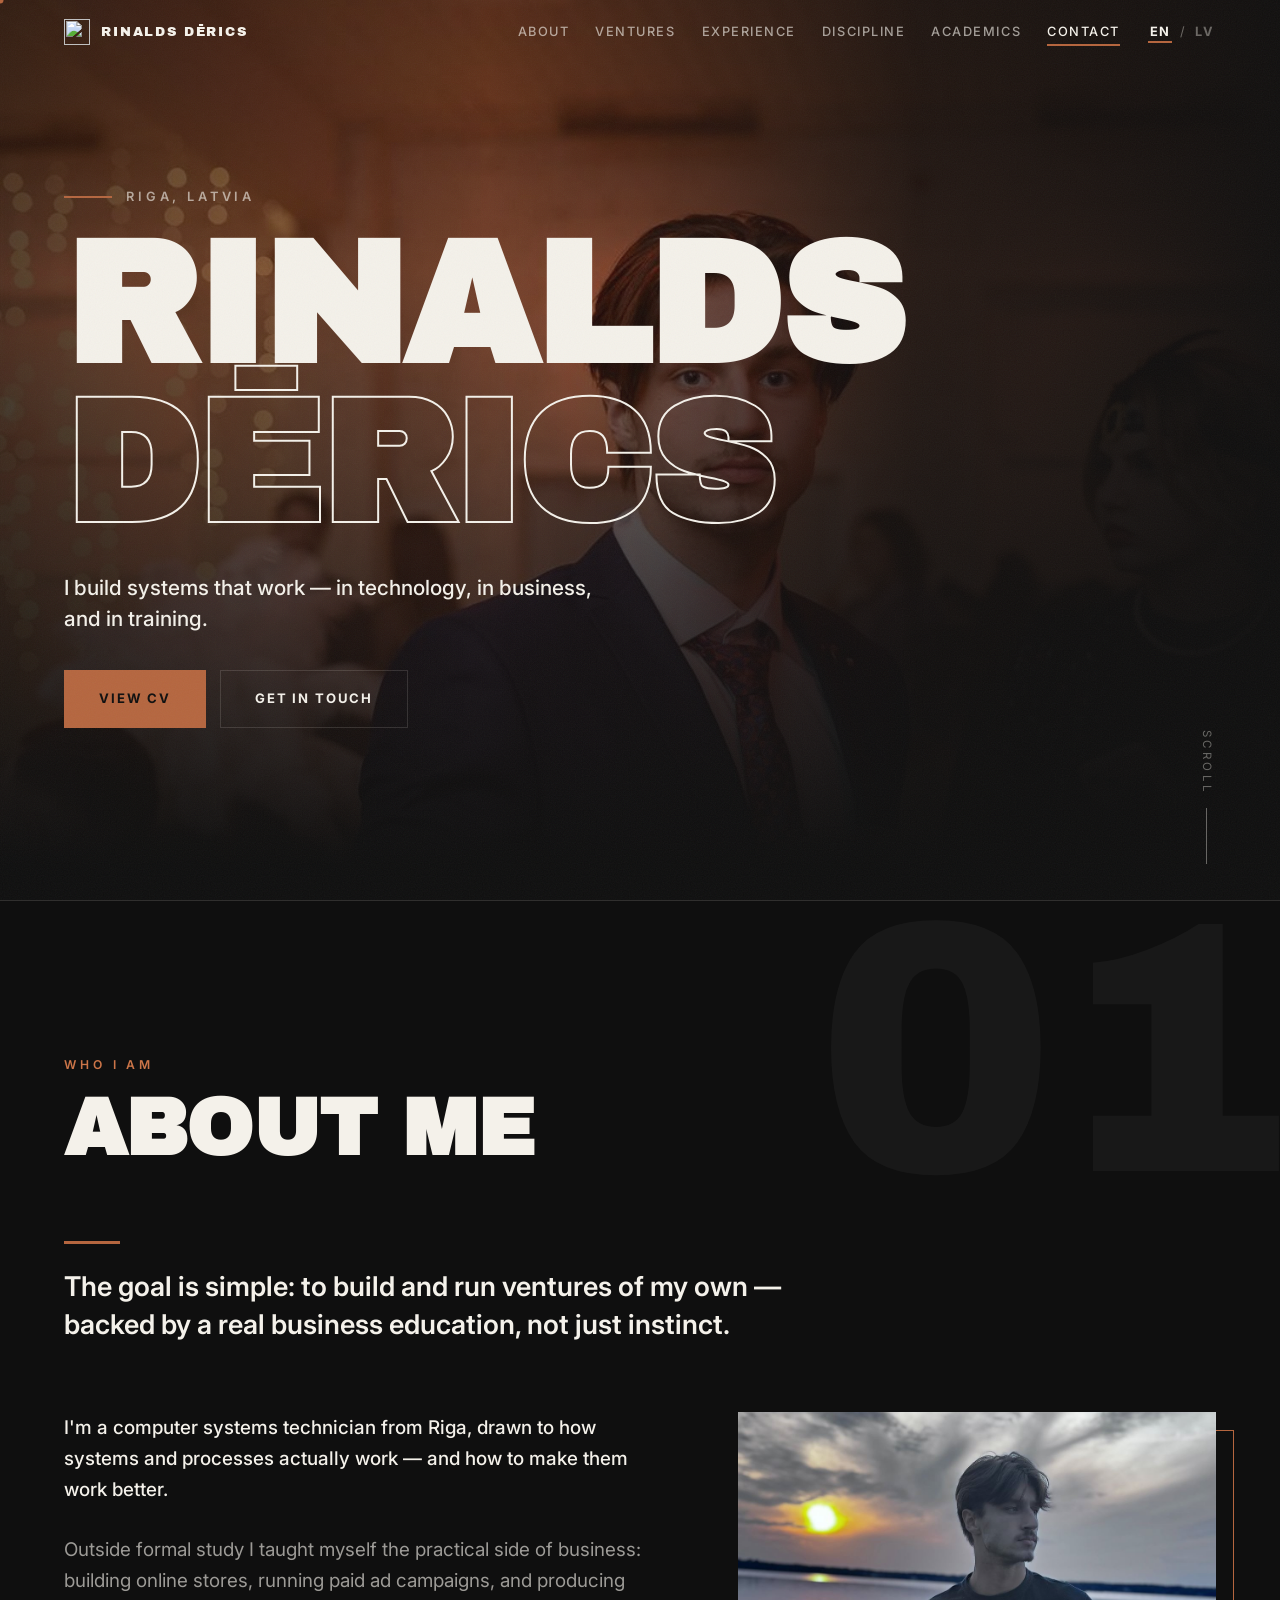
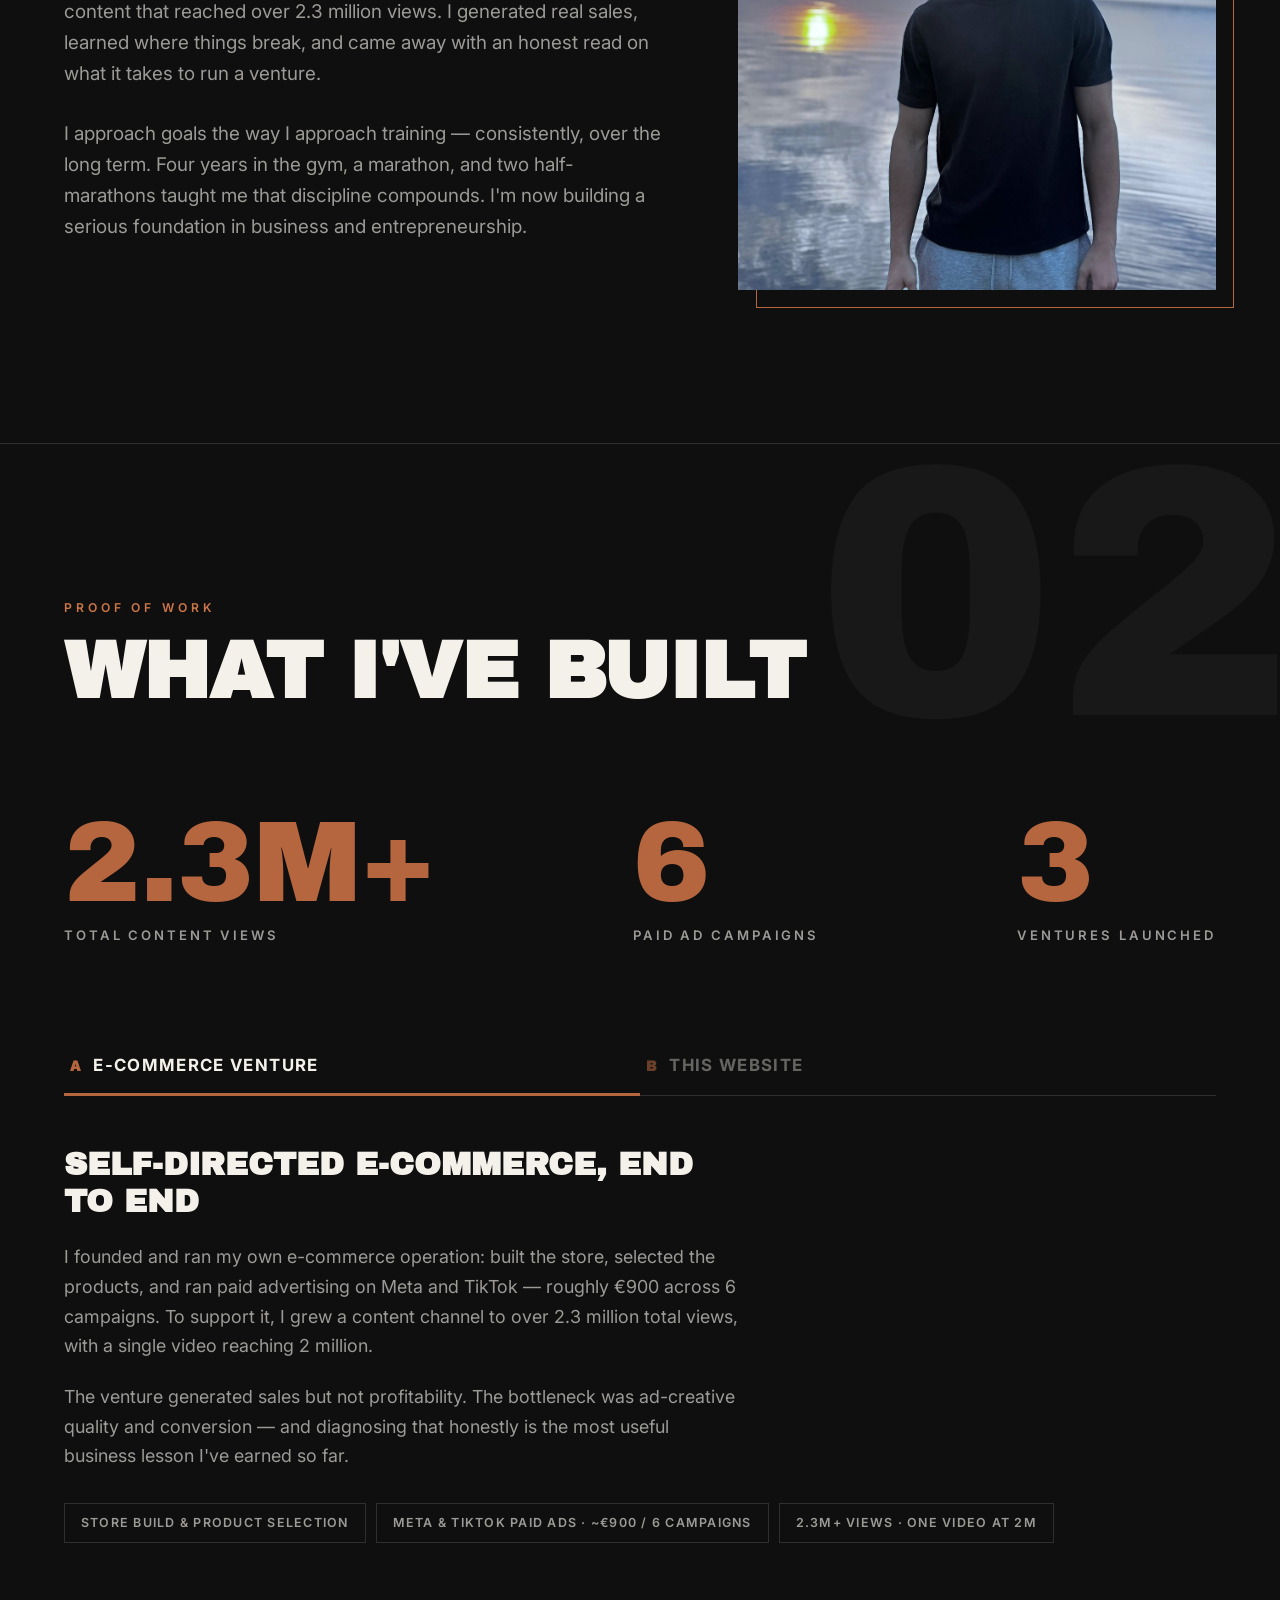
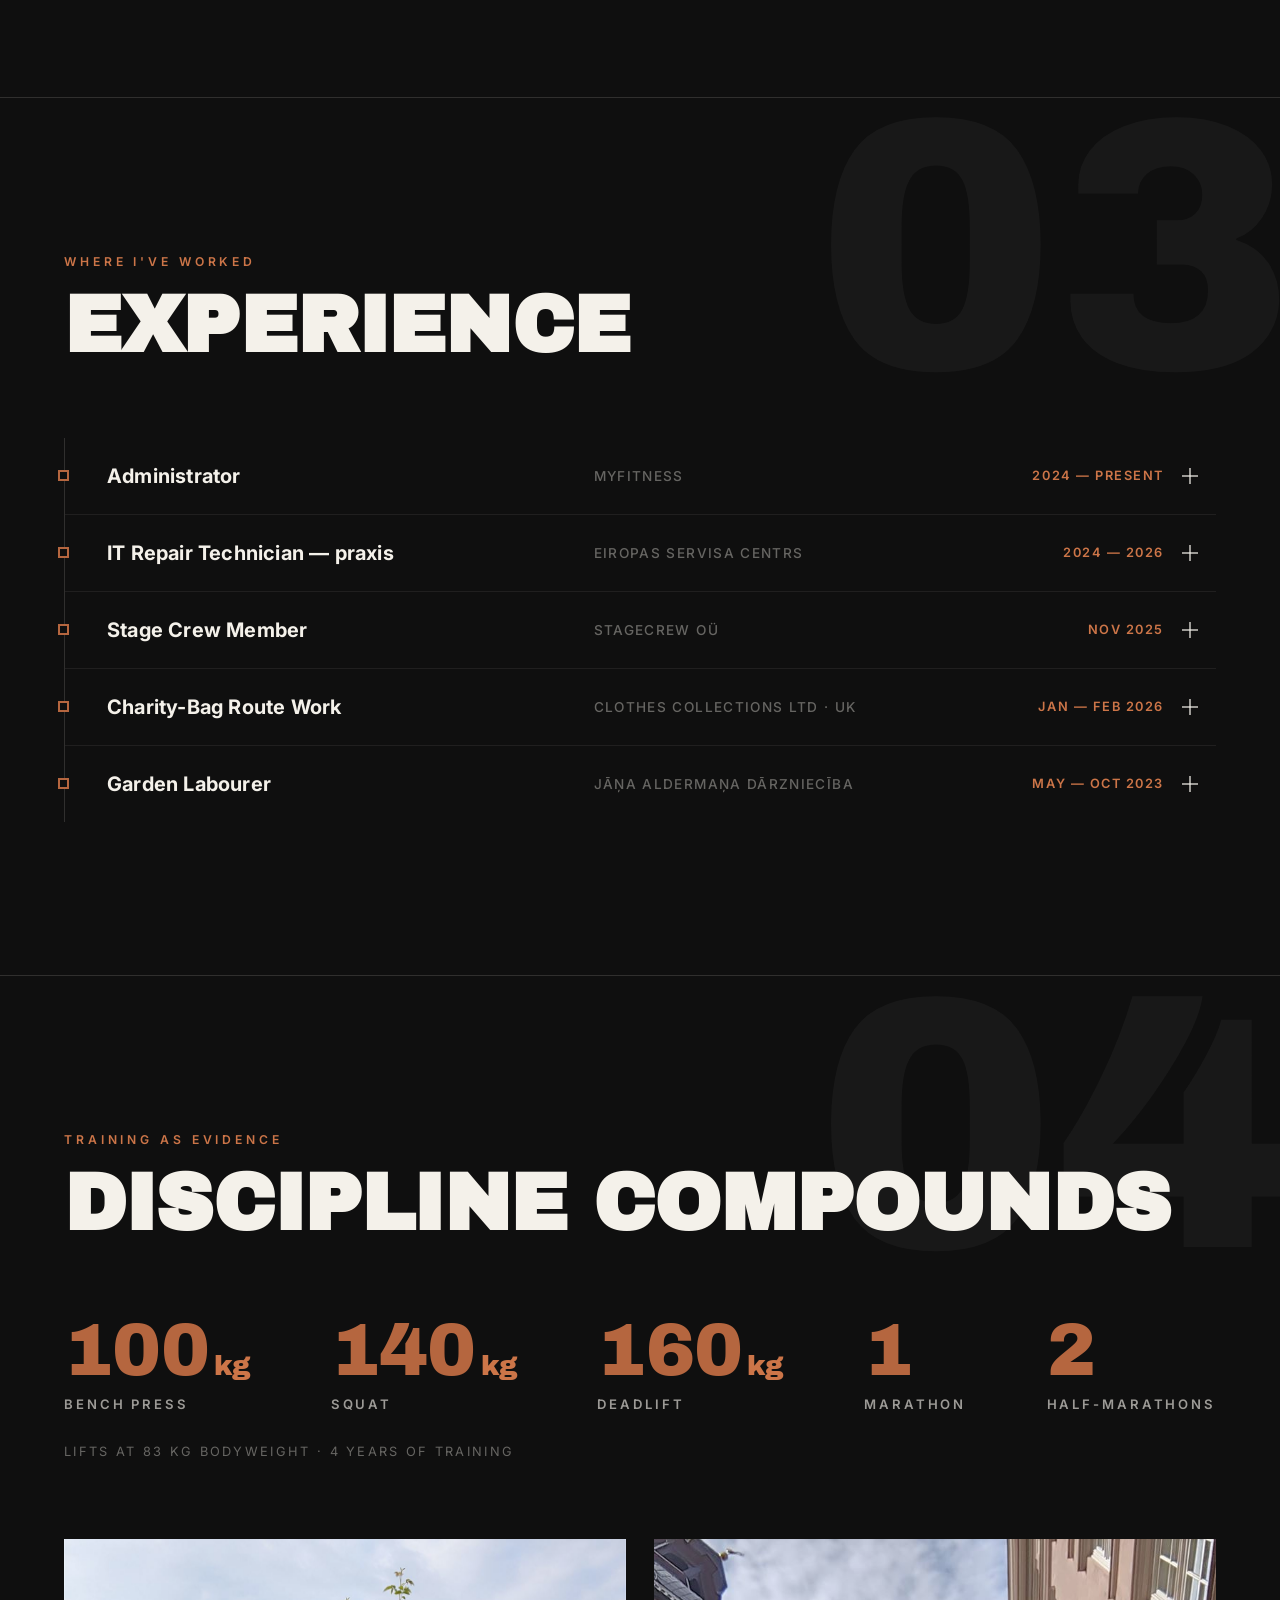
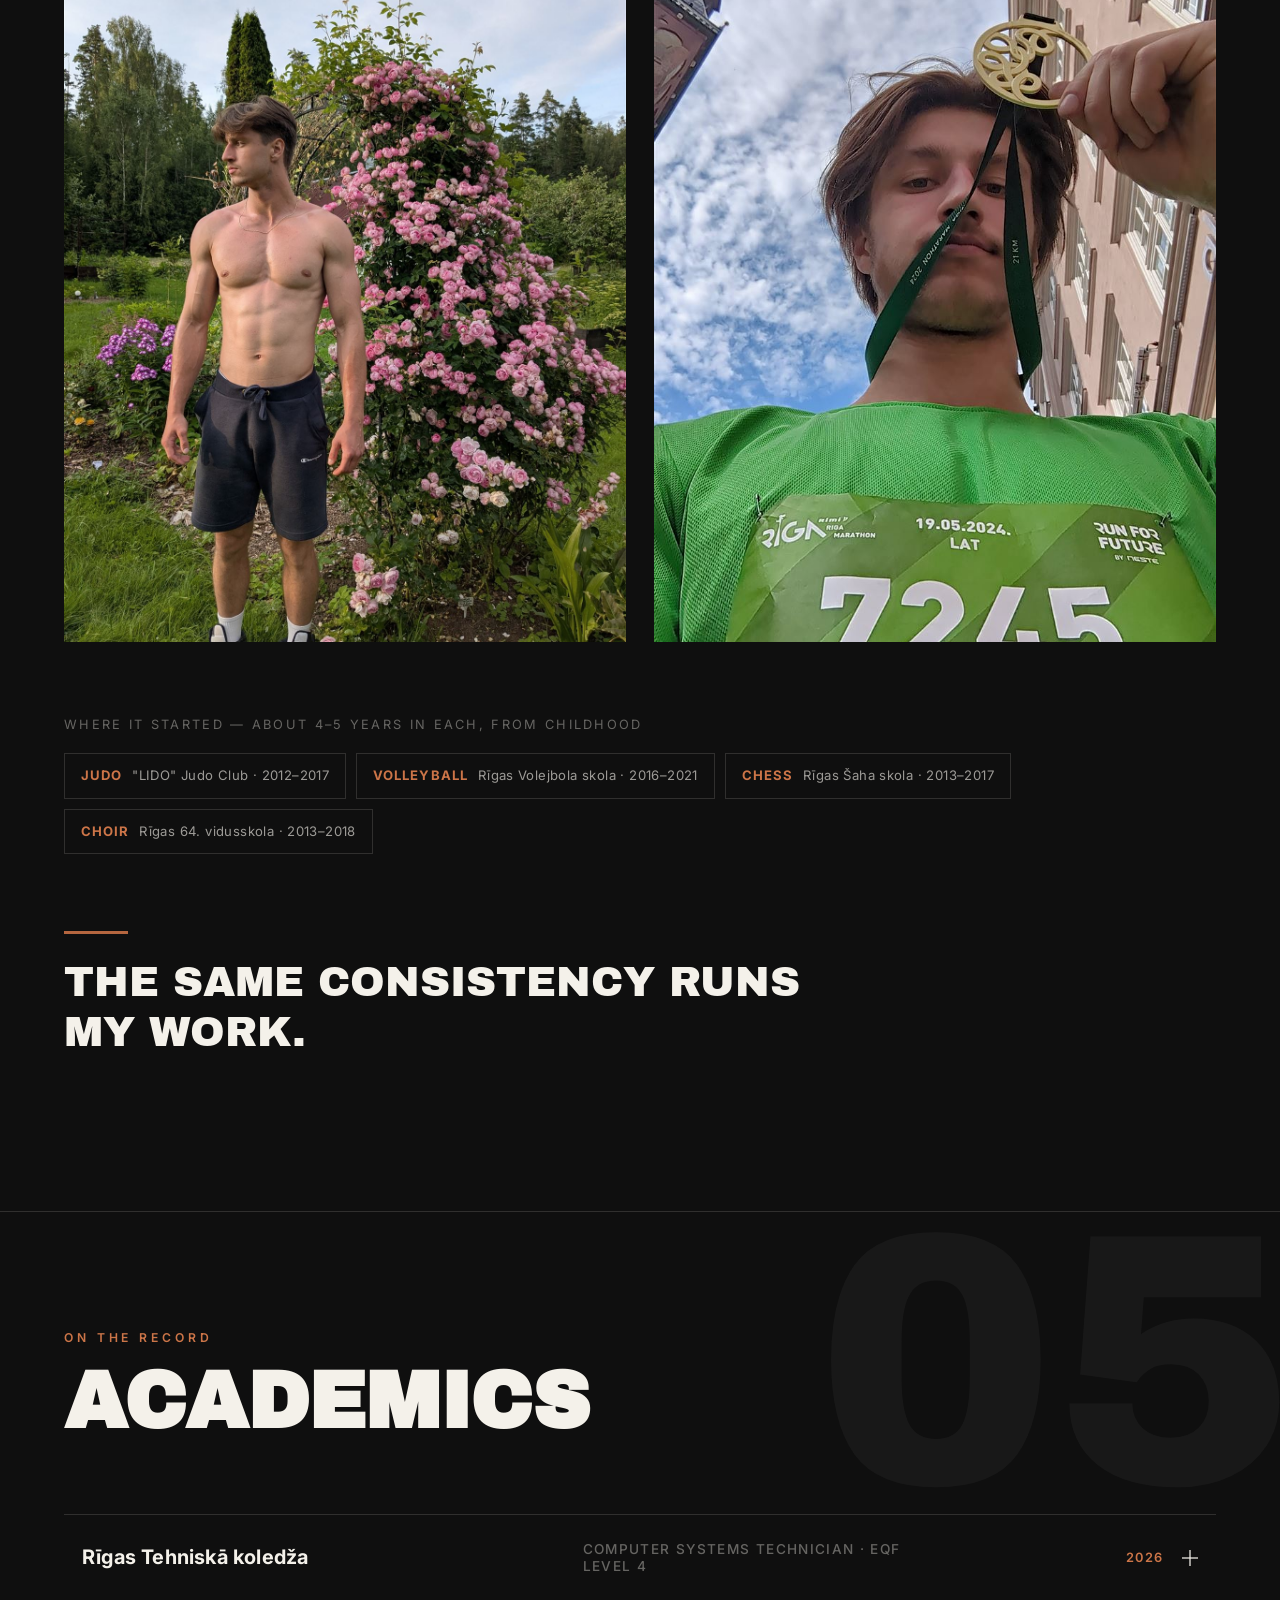
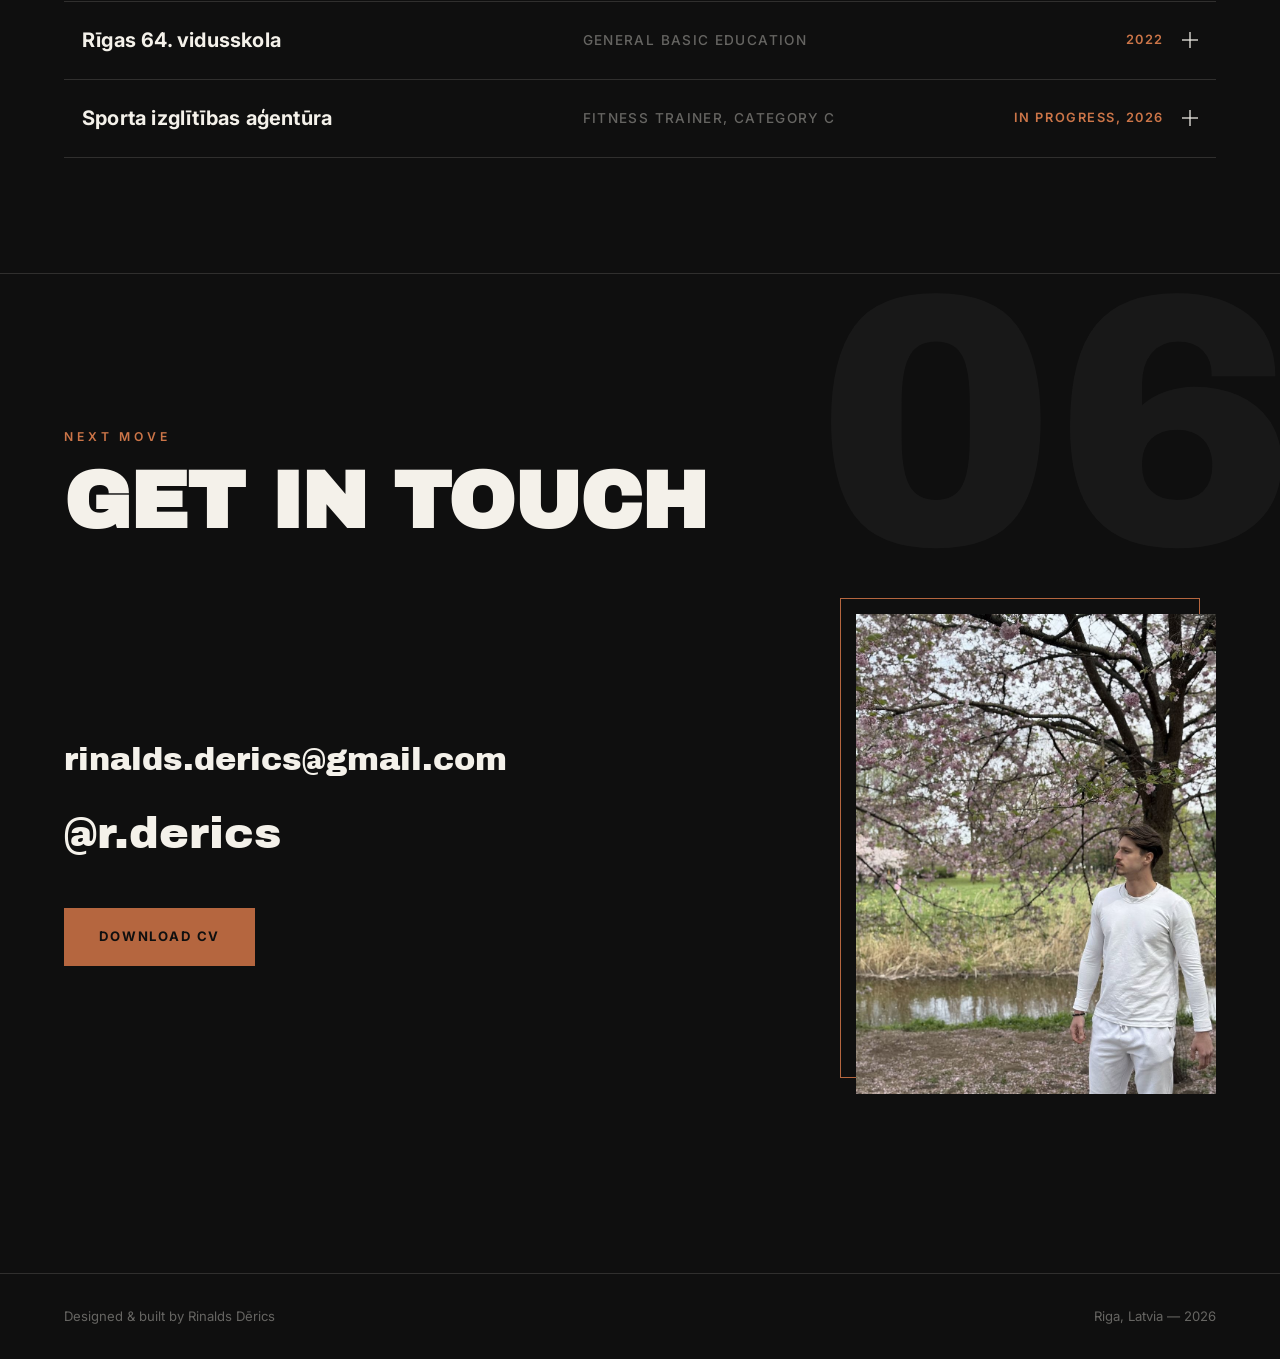
==== commit 9fb5e9f5: "Replace academic phone photos with scanned documents Swap the phone-photo certificate images for pro" ====
--- a/website/index.html
+++ b/website/index.html
@@ -391,21 +391,29 @@
                   <li data-i18n="acad.rtk.b2">Recognised at the SkillsLatvija national competition, 2024.</li>
                 </ul>
                 <div class="cert-grid">
-                  <a class="cert-thumb" href="assets/acad-rtk-silver-2024.jpg" target="_blank" rel="noopener">
-                    <img src="assets/acad-rtk-silver-2024.jpg" loading="lazy" width="1050" height="1400"
+                  <a class="cert-thumb" href="assets/acad-rtk-diploma.jpg?v=2" target="_blank" rel="noopener">
+                    <img src="assets/acad-rtk-diploma.jpg?v=2" loading="lazy" width="990" height="1400"
+                         alt="RTK diploma of secondary vocational education" data-i18n-alt="alt.certRtkDiploma">
+                  </a>
+                  <a class="cert-thumb" href="assets/acad-rtk-transcript.jpg?v=2" target="_blank" rel="noopener">
+                    <img src="assets/acad-rtk-transcript.jpg?v=2" loading="lazy" width="1123" height="1400"
+                         alt="RTK diploma grade transcript" data-i18n-alt="alt.certRtkTranscript">
+                  </a>
+                  <a class="cert-thumb" href="assets/acad-rtk-silver-2024.jpg?v=2" target="_blank" rel="noopener">
+                    <img src="assets/acad-rtk-silver-2024.jpg?v=2" loading="lazy" width="989" height="1400"
                          alt="RTK Silver merit certificate, 2023/2024 semester 2" data-i18n-alt="alt.certRtkSilver24">
                   </a>
-                  <a class="cert-thumb" href="assets/acad-rtk-silver-2023.jpg" target="_blank" rel="noopener">
-                    <img src="assets/acad-rtk-silver-2023.jpg" loading="lazy" width="1050" height="1400"
+                  <a class="cert-thumb" href="assets/acad-rtk-silver-2023.jpg?v=2" target="_blank" rel="noopener">
+                    <img src="assets/acad-rtk-silver-2023.jpg?v=2" loading="lazy" width="986" height="1400"
                          alt="RTK Silver merit certificate, 2022/2023" data-i18n-alt="alt.certRtkSilver23">
                   </a>
-                  <a class="cert-thumb" href="assets/acad-rtk-bronze-2024.jpg" target="_blank" rel="noopener">
-                    <img src="assets/acad-rtk-bronze-2024.jpg" loading="lazy" width="1050" height="1400"
+                  <a class="cert-thumb" href="assets/acad-rtk-bronze-2024.jpg?v=2" target="_blank" rel="noopener">
+                    <img src="assets/acad-rtk-bronze-2024.jpg?v=2" loading="lazy" width="990" height="1400"
                          alt="RTK Bronze merit certificate, 2023/2024 semester 1" data-i18n-alt="alt.certRtkBronze24">
                   </a>
-                  <a class="cert-thumb" href="assets/acad-rtk-skills.jpg" target="_blank" rel="noopener">
-                    <img src="assets/acad-rtk-skills.jpg" loading="lazy" width="1008" height="1400"
-                         alt="SkillsLatvija competition recognition, 2024" data-i18n-alt="alt.certRtkSkills">
+                  <a class="cert-thumb" href="assets/acad-rtk-recognition.jpg?v=2" target="_blank" rel="noopener">
+                    <img src="assets/acad-rtk-recognition.jpg?v=2" loading="lazy" width="990" height="1400"
+                         alt="RTK recognition — SkillsLatvija 2024" data-i18n-alt="alt.certRtkRecognition">
                   </a>
                 </div>
               </div>
@@ -425,9 +433,13 @@
                   <li data-i18n="acad.school.b1">Certificate of general basic education, issued June 2022.</li>
                 </ul>
                 <div class="cert-grid">
-                  <a class="cert-thumb" href="assets/acad-school.jpg" target="_blank" rel="noopener">
-                    <img src="assets/acad-school.jpg" loading="lazy" width="1400" height="1050"
+                  <a class="cert-thumb" href="assets/acad-school.jpg?v=2" target="_blank" rel="noopener">
+                    <img src="assets/acad-school.jpg?v=2" loading="lazy" width="1400" height="1113"
                          alt="Certificate of general basic education, Rīgas 64. vidusskola, 2022" data-i18n-alt="alt.certSchool">
+                  </a>
+                  <a class="cert-thumb" href="assets/acad-school-transcript.jpg?v=2" target="_blank" rel="noopener">
+                    <img src="assets/acad-school-transcript.jpg?v=2" loading="lazy" width="1107" height="1400"
+                         alt="Basic education grade transcript, 2022" data-i18n-alt="alt.certSchoolTranscript">
                   </a>
                 </div>
               </div>
@@ -486,6 +498,6 @@
     <span aria-hidden="true">↑</span>
   </button>
 
-  <script src="script.js?v=7"></script>
+  <script src="script.js?v=8"></script>
 </body>
 </html>
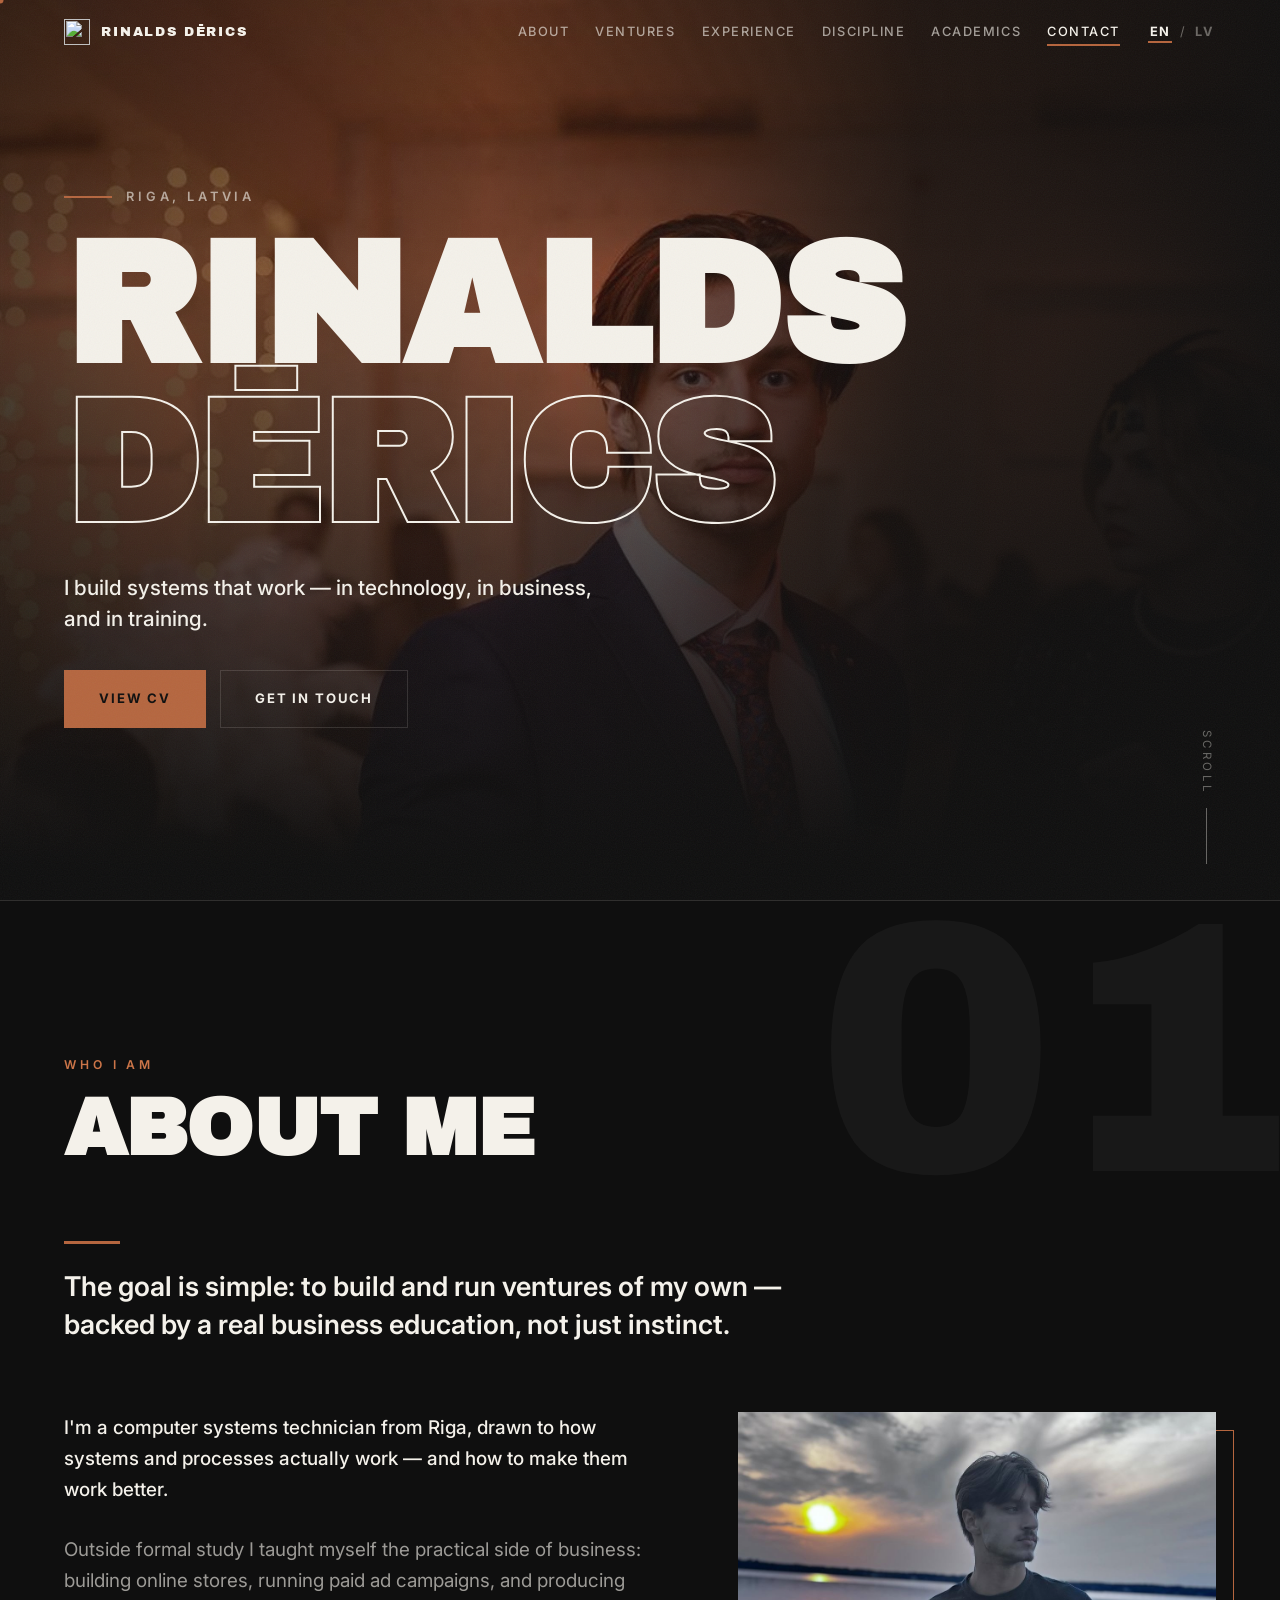
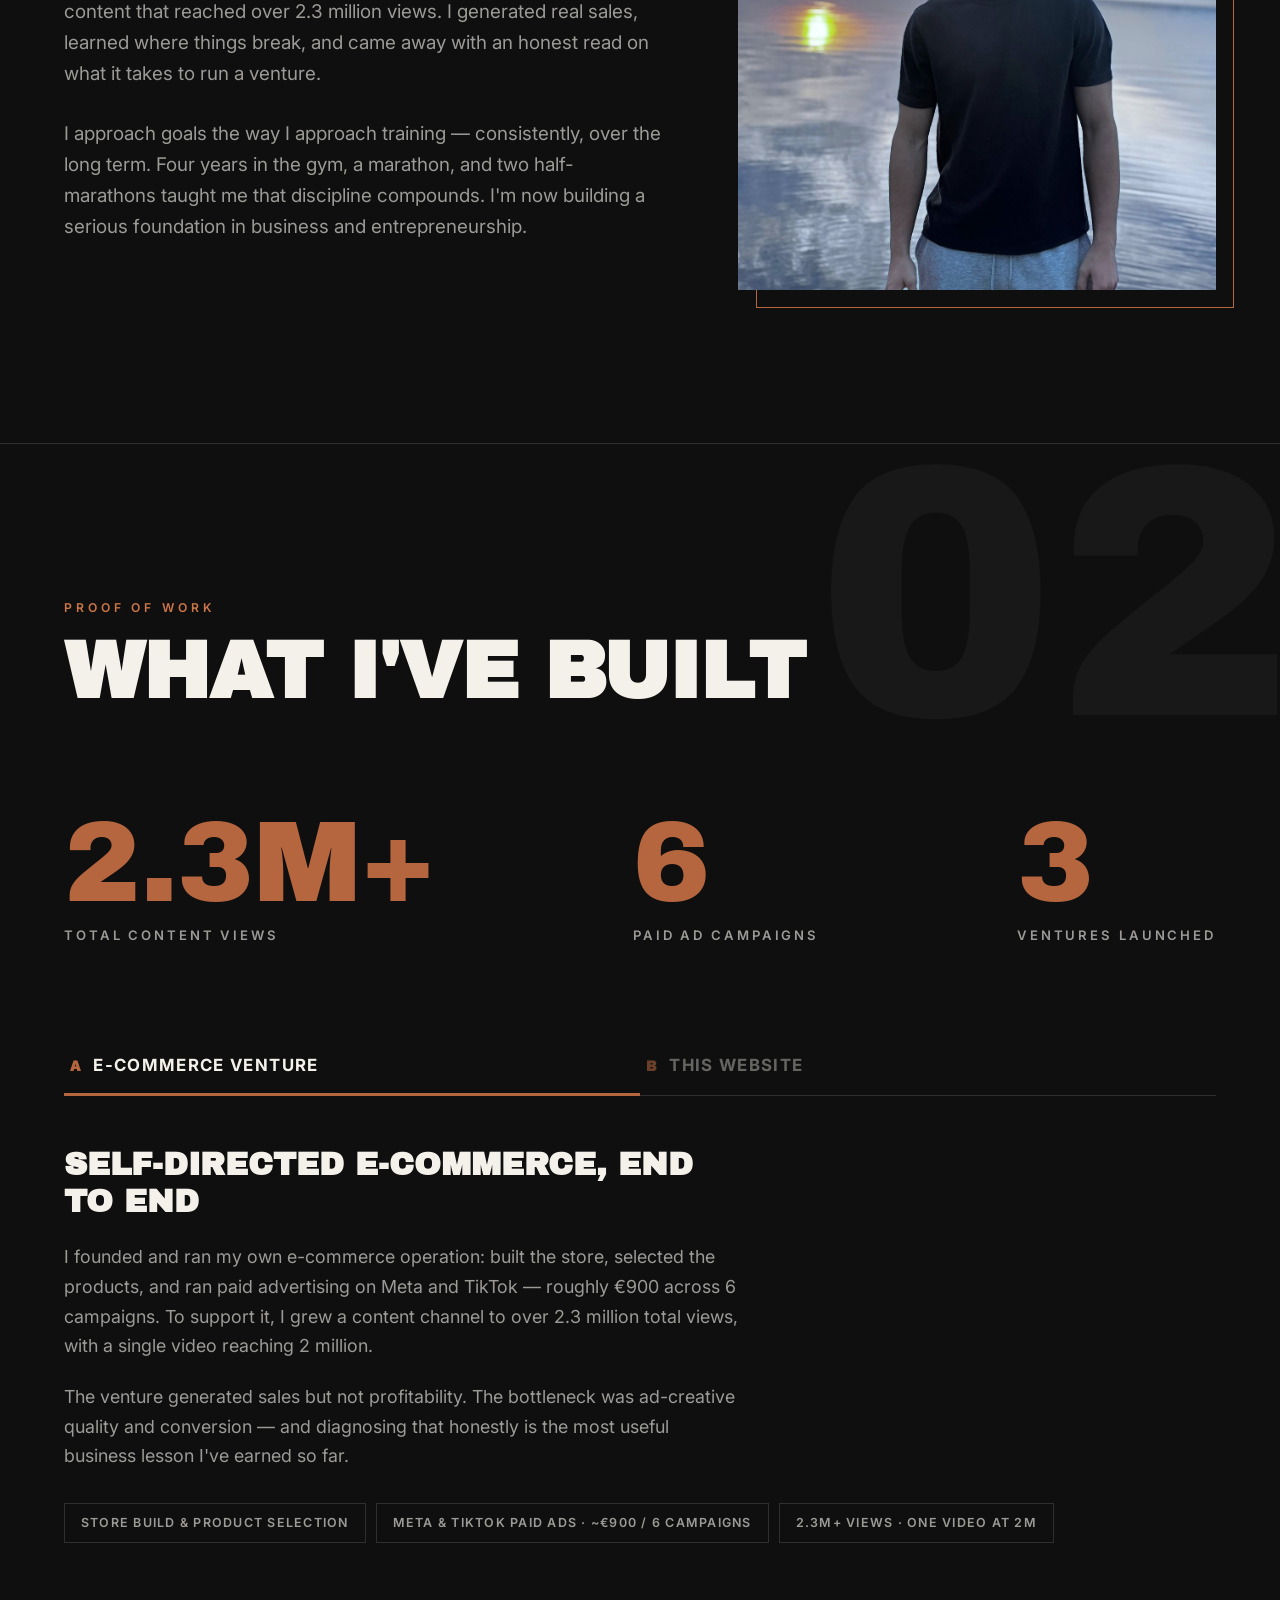
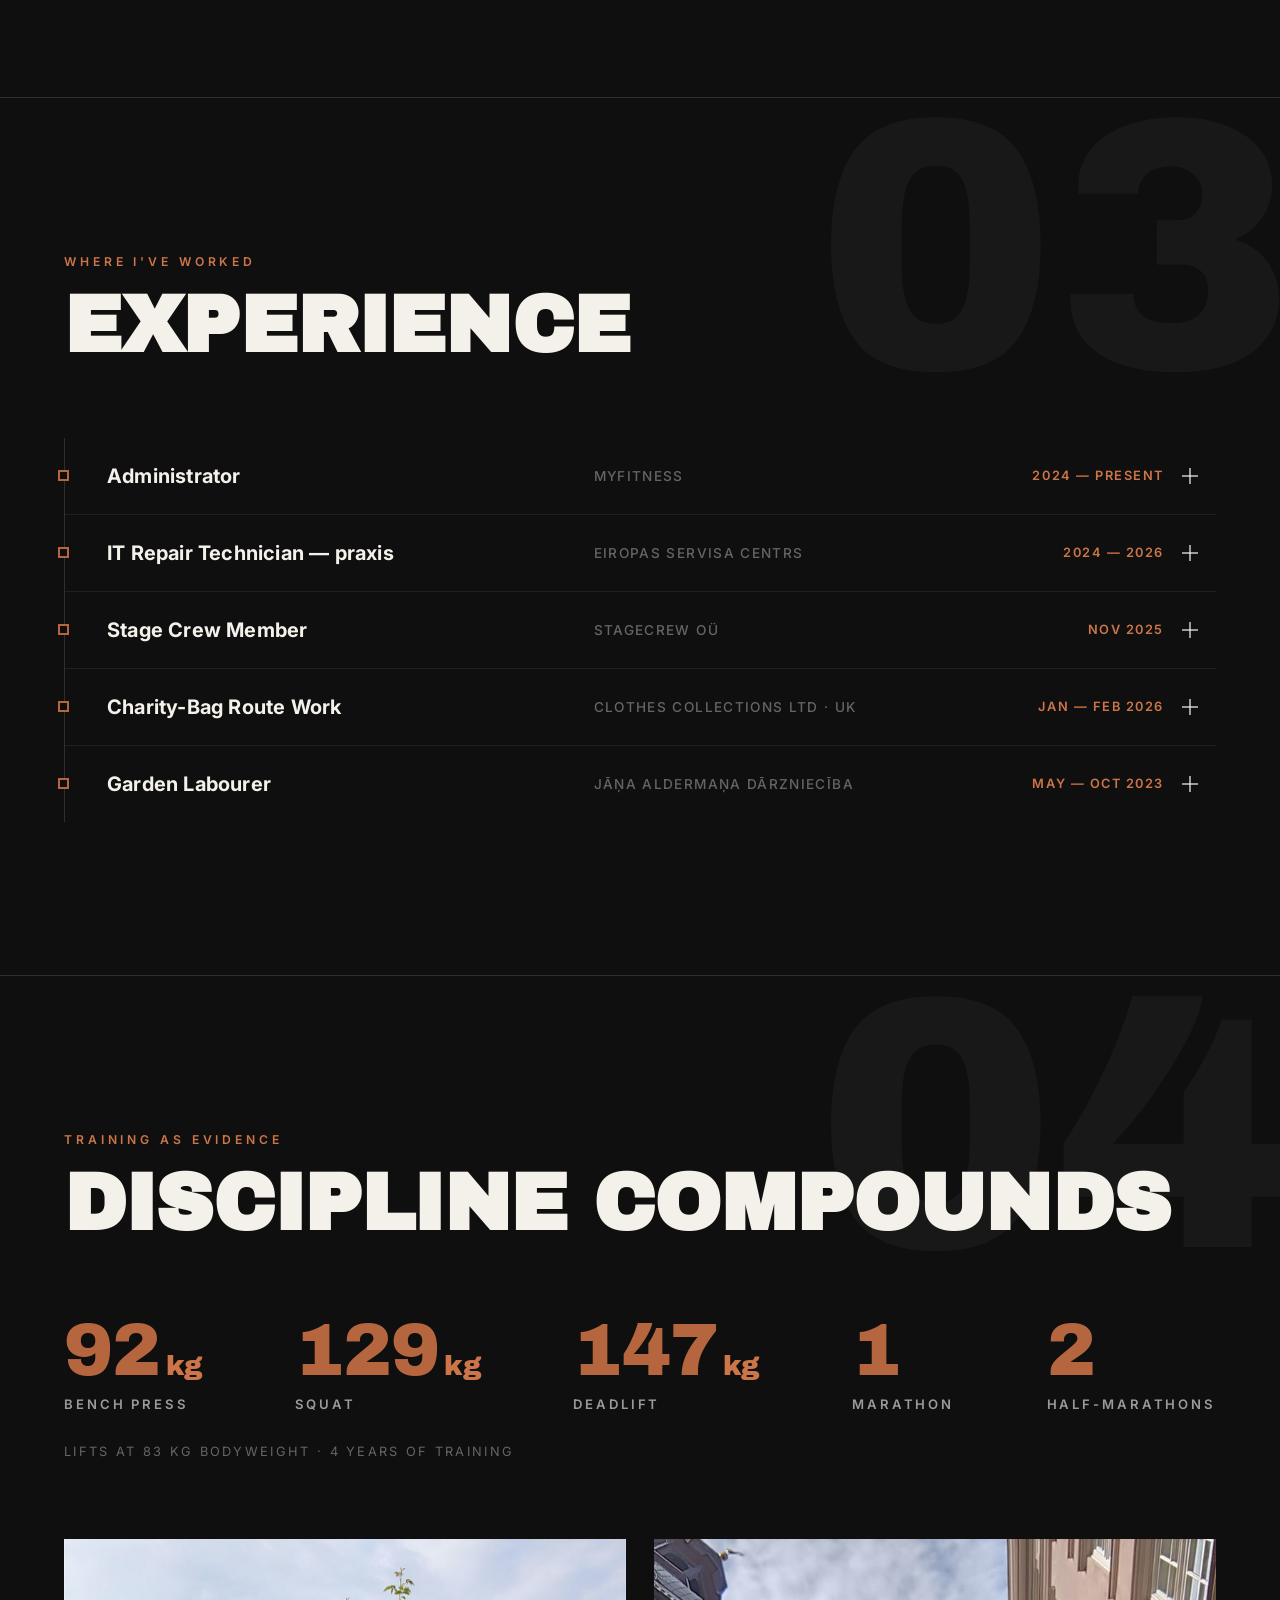
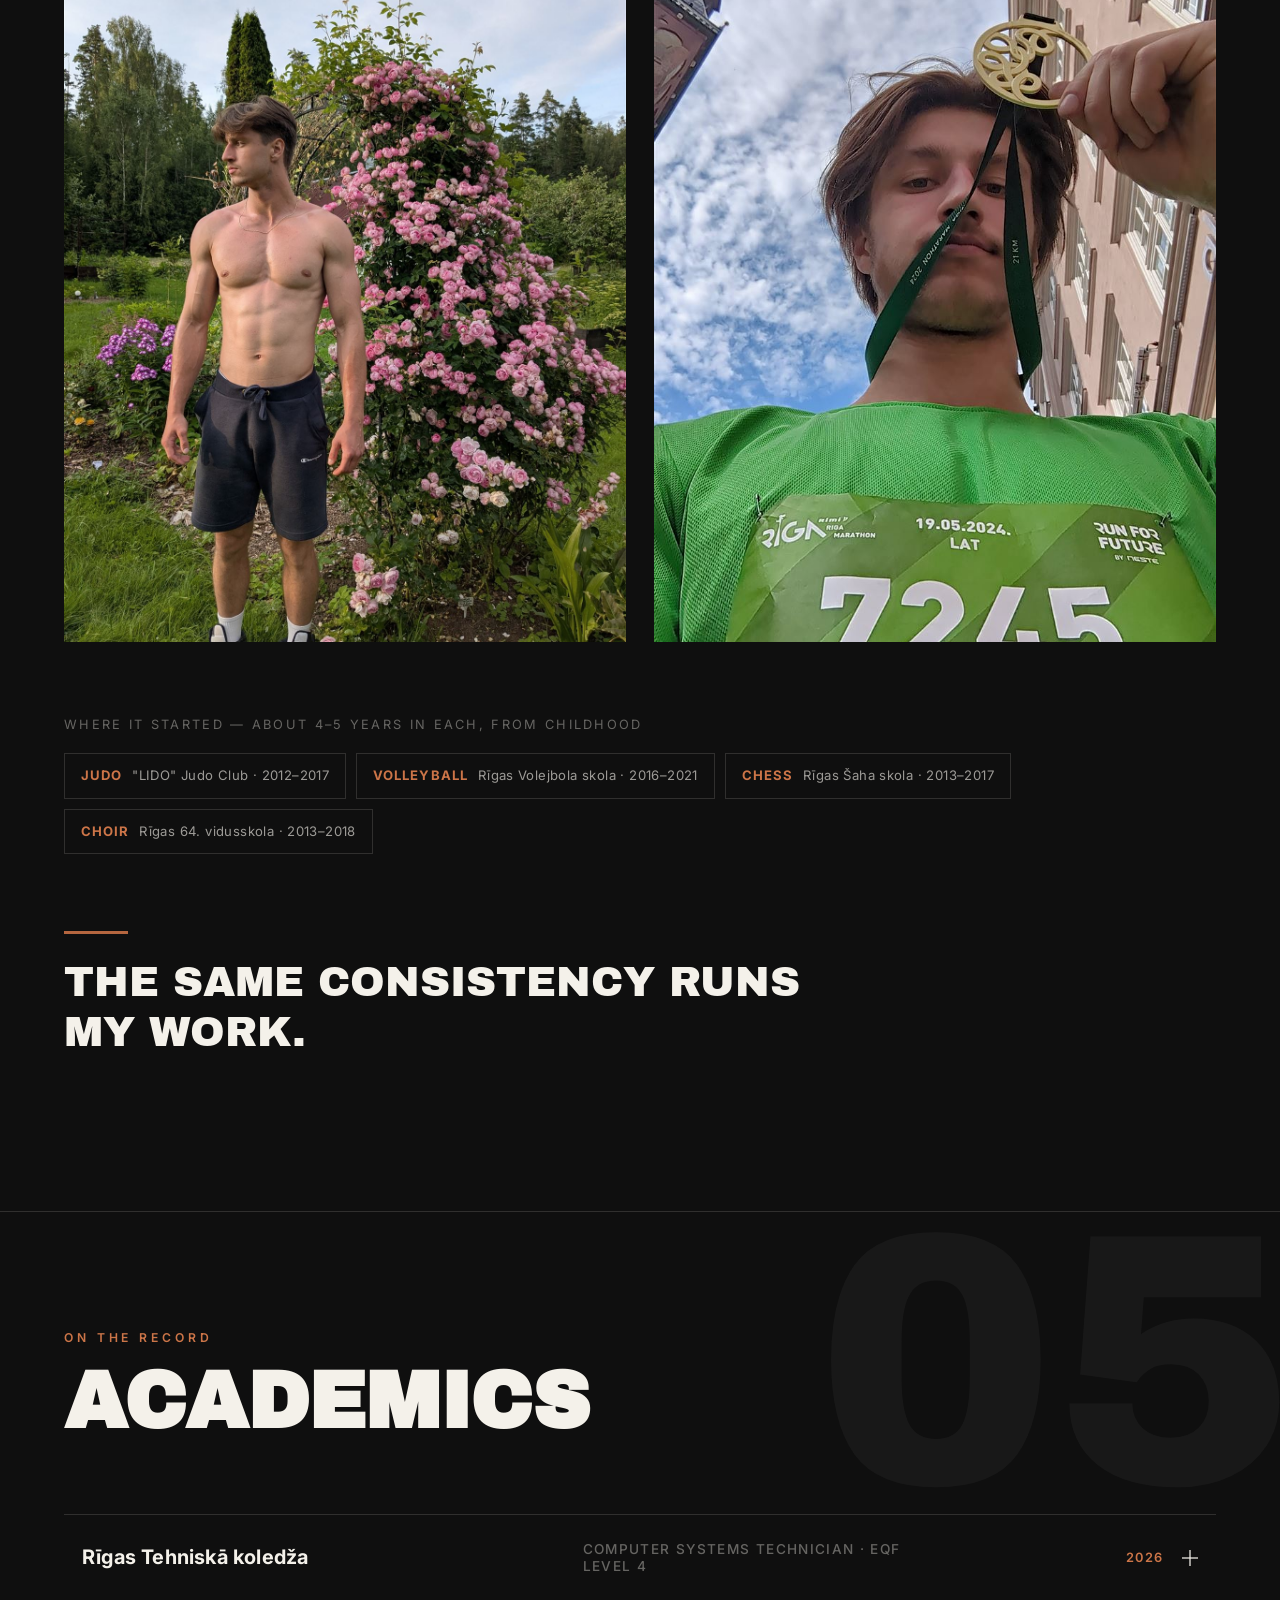
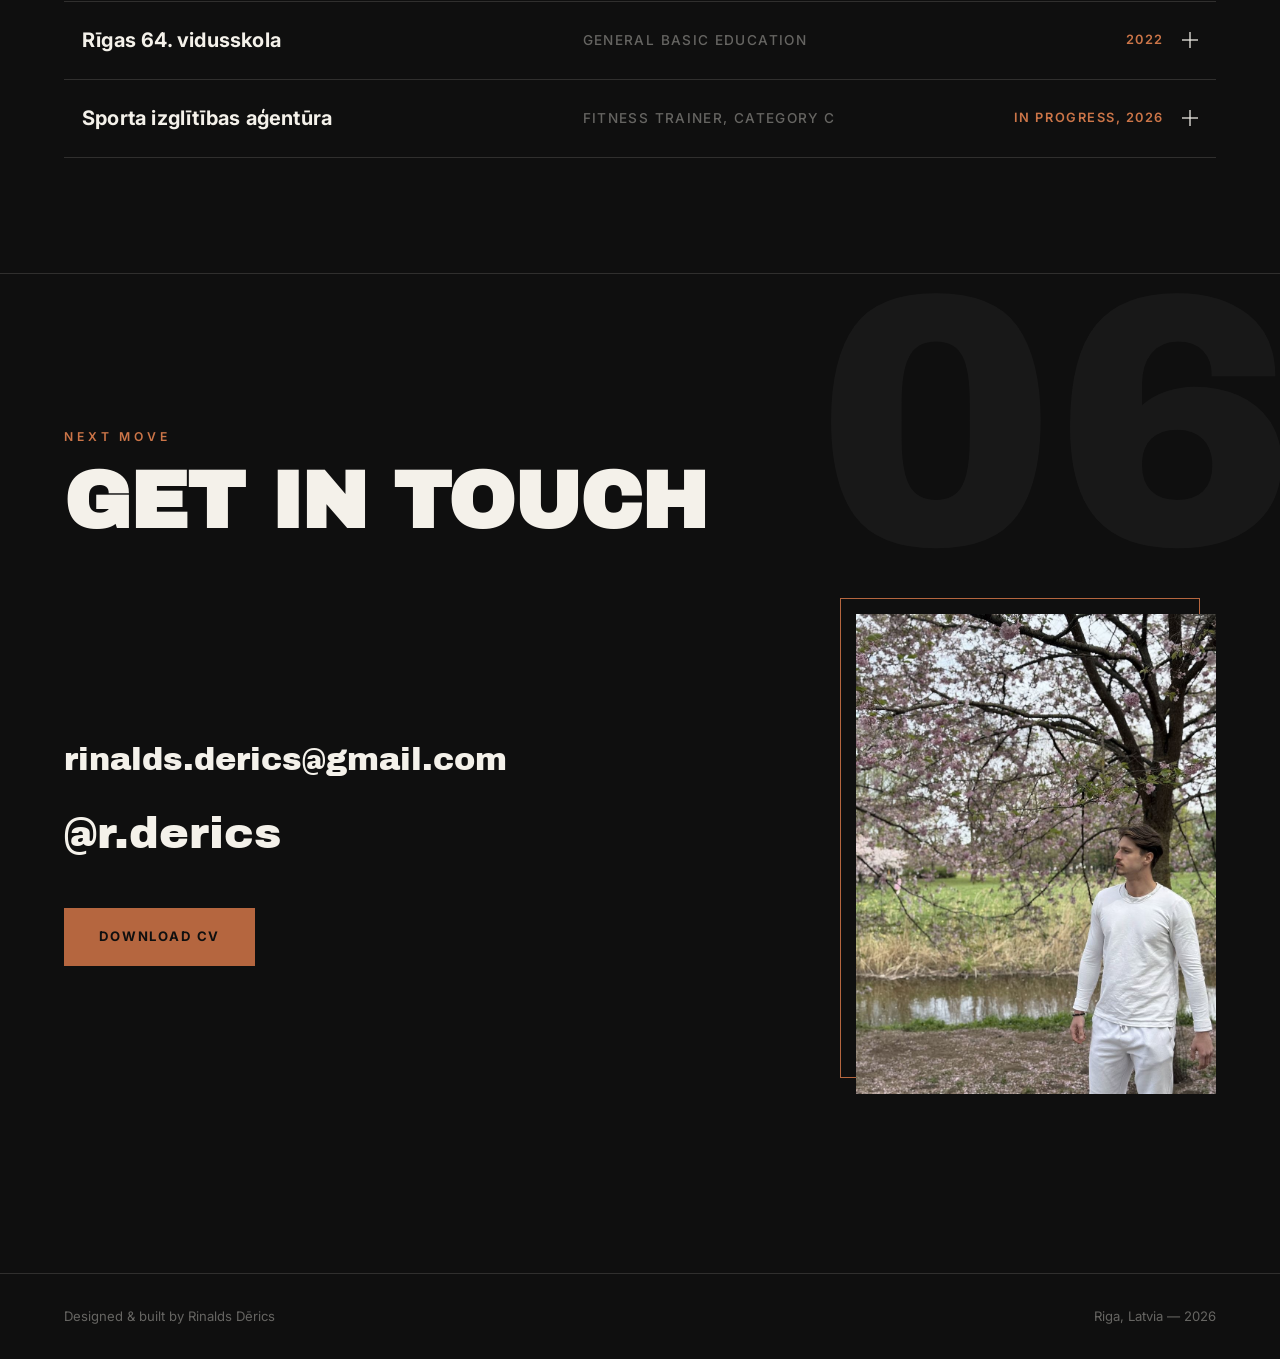
==== commit 576e7213: "Lightbox for certificates + clean CV URL - Certificates now open in an in-page lightbox (larger view" ====
--- a/website/index.html
+++ b/website/index.html
@@ -43,7 +43,7 @@
   <!-- Preload LCP hero image -->
   <link rel="preload" as="image" href="assets/hero-gala.jpg" fetchpriority="high">
 
-  <link rel="stylesheet" href="styles.css?v=8">
+  <link rel="stylesheet" href="styles.css?v=9">
 
   <!-- Structured data -->
   <script type="application/ld+json">
@@ -102,7 +102,7 @@
         </h1>
         <p class="hero-tagline reveal" data-i18n="hero.tagline">I build systems that work — in technology, in business, and in training.</p>
         <div class="hero-actions reveal">
-          <a class="btn btn-solid magnetic" href="assets/cv.pdf?v=2" target="_blank" rel="noopener" data-i18n="hero.cv">View CV</a>
+          <a class="btn btn-solid magnetic" href="/cv.pdf" target="_blank" rel="noopener" data-i18n="hero.cv">View CV</a>
           <a class="btn btn-outline magnetic" href="#contact" data-i18n="hero.contact">Get in touch</a>
         </div>
       </div>
@@ -477,7 +477,7 @@
           <div class="contact-links">
             <a class="contact-big contact-email reveal" href="mailto:rinalds.derics@gmail.com">rinalds.derics@gmail.com</a>
             <a class="contact-big reveal" href="https://instagram.com/r.derics" target="_blank" rel="noopener">@r.derics</a>
-            <a class="btn btn-solid magnetic reveal" href="assets/cv.pdf?v=2" download="CV_Rinalds_Derics.pdf" data-i18n="contact.cv">Download CV</a>
+            <a class="btn btn-solid magnetic reveal" href="/cv.pdf" download="CV_Rinalds_Derics.pdf" data-i18n="contact.cv">Download CV</a>
           </div>
           <figure class="contact-media reveal">
             <img src="assets/contact-cherry.jpg" loading="lazy"
@@ -498,6 +498,6 @@
     <span aria-hidden="true">↑</span>
   </button>
 
-  <script src="script.js?v=8"></script>
+  <script src="script.js?v=9"></script>
 </body>
 </html>
--- a/website/styles.css
+++ b/website/styles.css
@@ -942,11 +942,64 @@
   transition: filter 0.3s ease;
 }
 
+.cert-thumb { cursor: zoom-in; }
 .cert-thumb:hover { border-color: var(--clay); }
 .cert-thumb:hover img { filter: grayscale(0); }
 
 @media (max-width: 520px) {
   .cert-thumb { height: 168px; }
+}
+
+/* lightbox — opens a larger view of a certificate in place */
+.lightbox {
+  position: fixed;
+  inset: 0;
+  z-index: 300;
+  display: flex;
+  align-items: center;
+  justify-content: center;
+  padding: clamp(20px, 5vw, 64px);
+  background: rgba(15, 15, 15, 0.94);
+  -webkit-backdrop-filter: blur(6px);
+  backdrop-filter: blur(6px);
+  cursor: zoom-out;
+  opacity: 0;
+  visibility: hidden;
+  transition: opacity 0.28s ease, visibility 0.28s;
+}
+
+.lightbox.is-open { opacity: 1; visibility: visible; }
+
+.lightbox-img {
+  max-width: min(900px, 92vw);
+  max-height: 88vh;
+  width: auto;
+  height: auto;
+  border: 1px solid var(--line);
+  box-shadow: 0 24px 70px rgba(0, 0, 0, 0.55);
+  cursor: default;
+}
+
+.lightbox-close {
+  position: absolute;
+  top: clamp(10px, 3vw, 24px);
+  right: clamp(10px, 3vw, 24px);
+  width: 46px;
+  height: 46px;
+  display: grid;
+  place-items: center;
+  background: none;
+  border: none;
+  color: var(--ink);
+  font-size: 2rem;
+  line-height: 1;
+  cursor: pointer;
+  transition: color 0.25s ease;
+}
+.lightbox-close:hover { color: var(--clay-bright); }
+
+@media (prefers-reduced-motion: reduce) {
+  .lightbox { transition: none; }
 }
 
 /* ==========================================================================
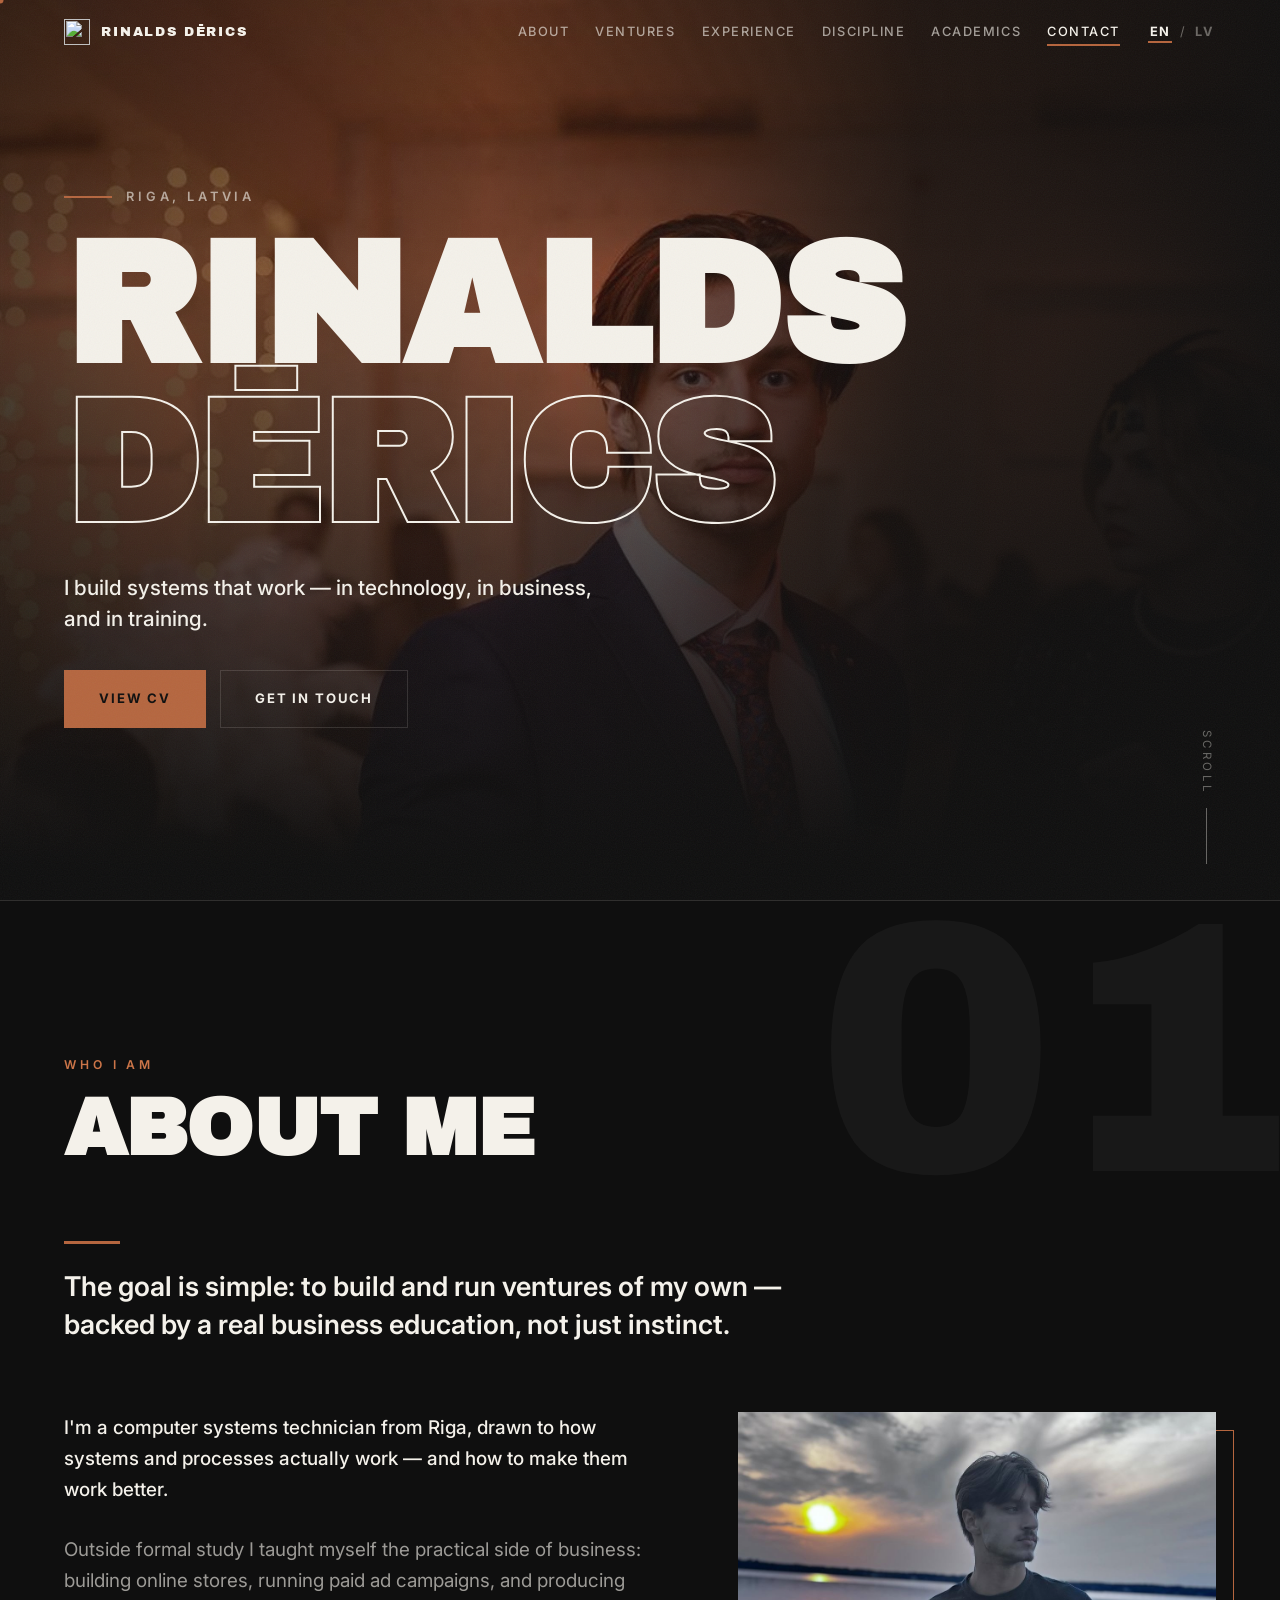
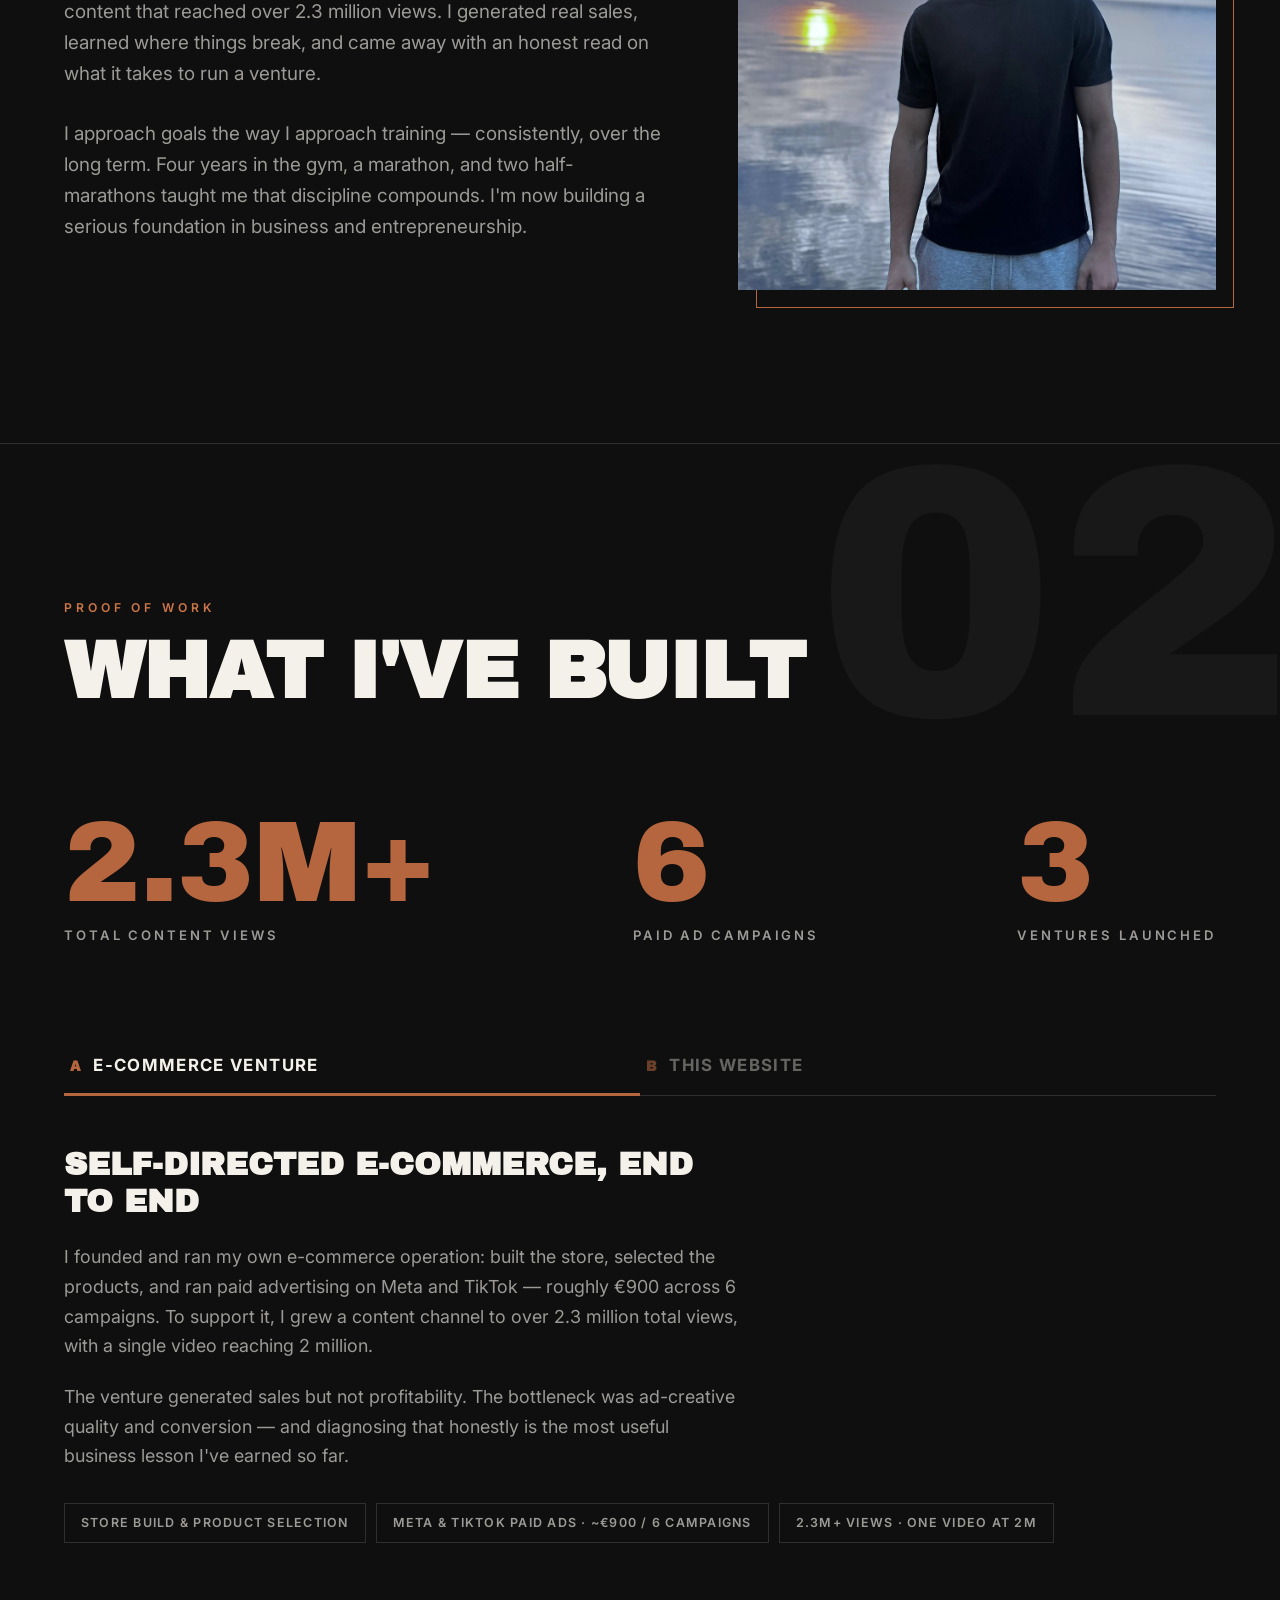
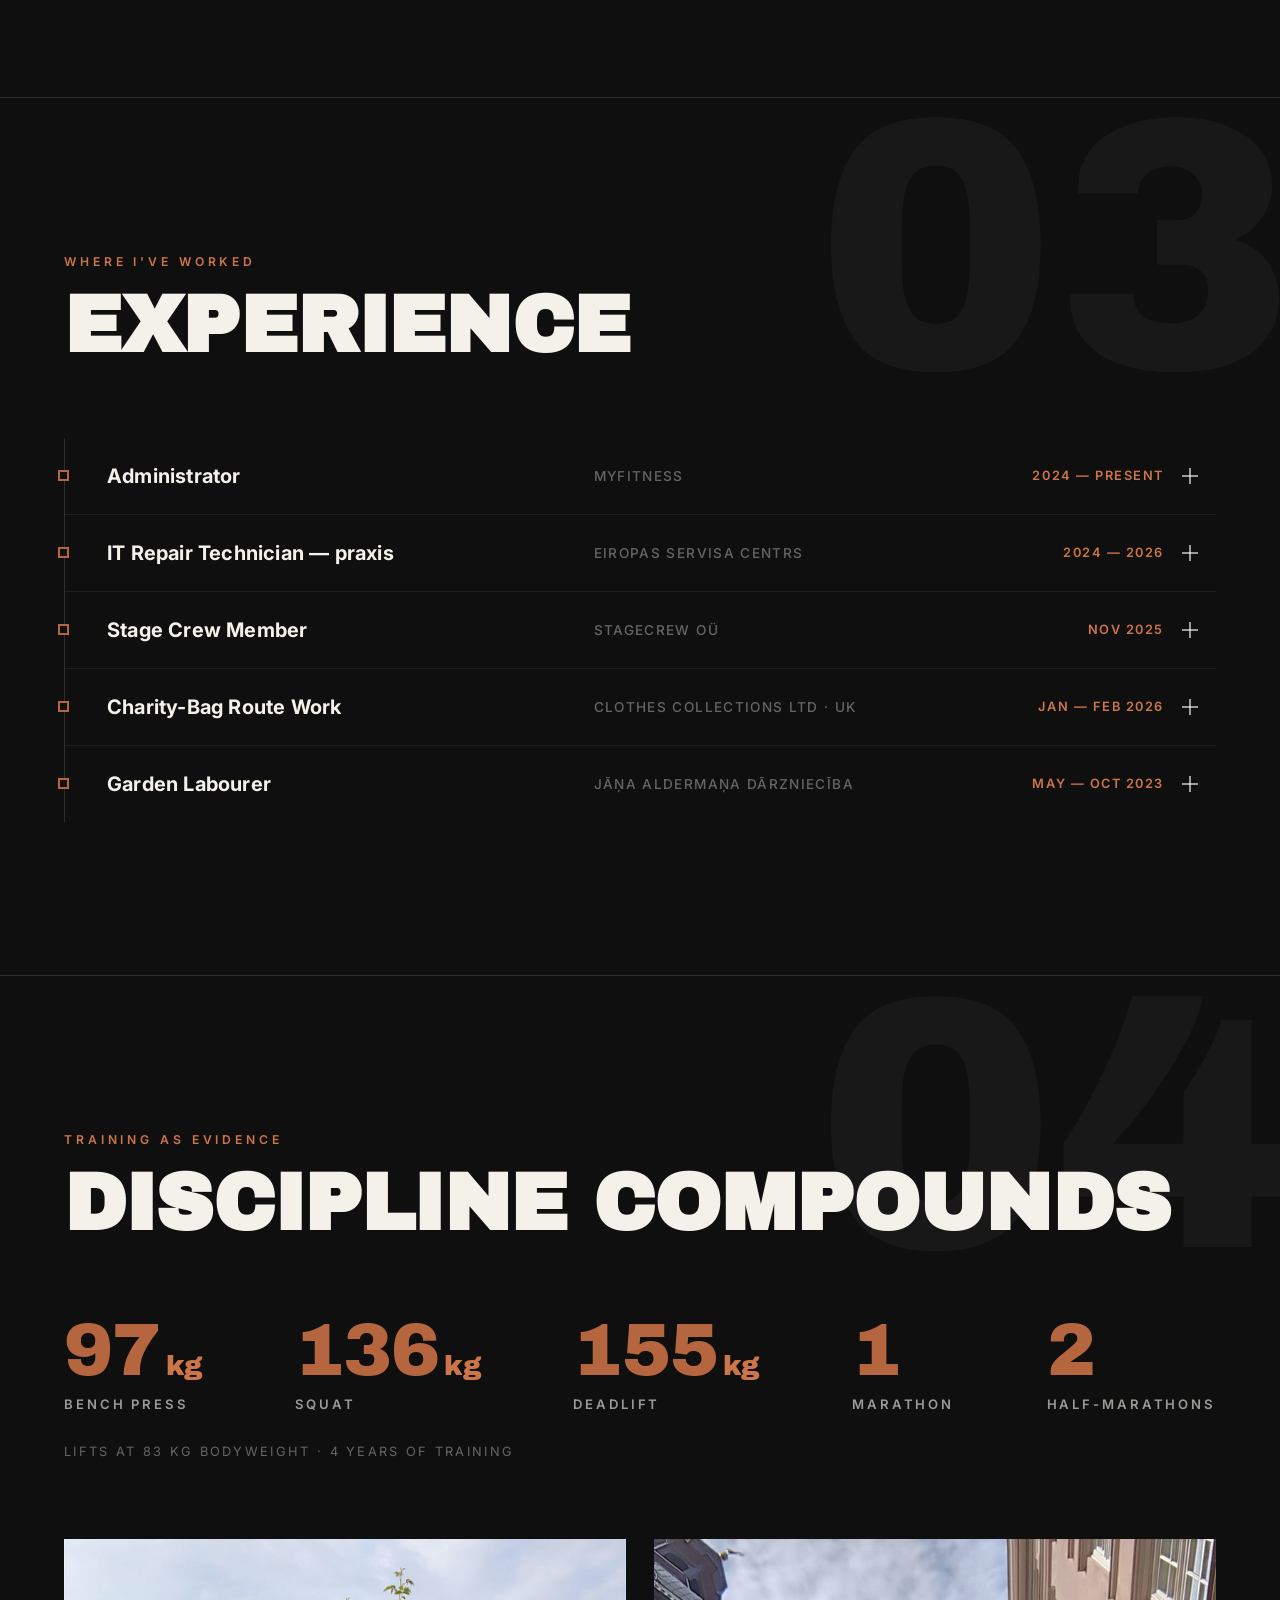
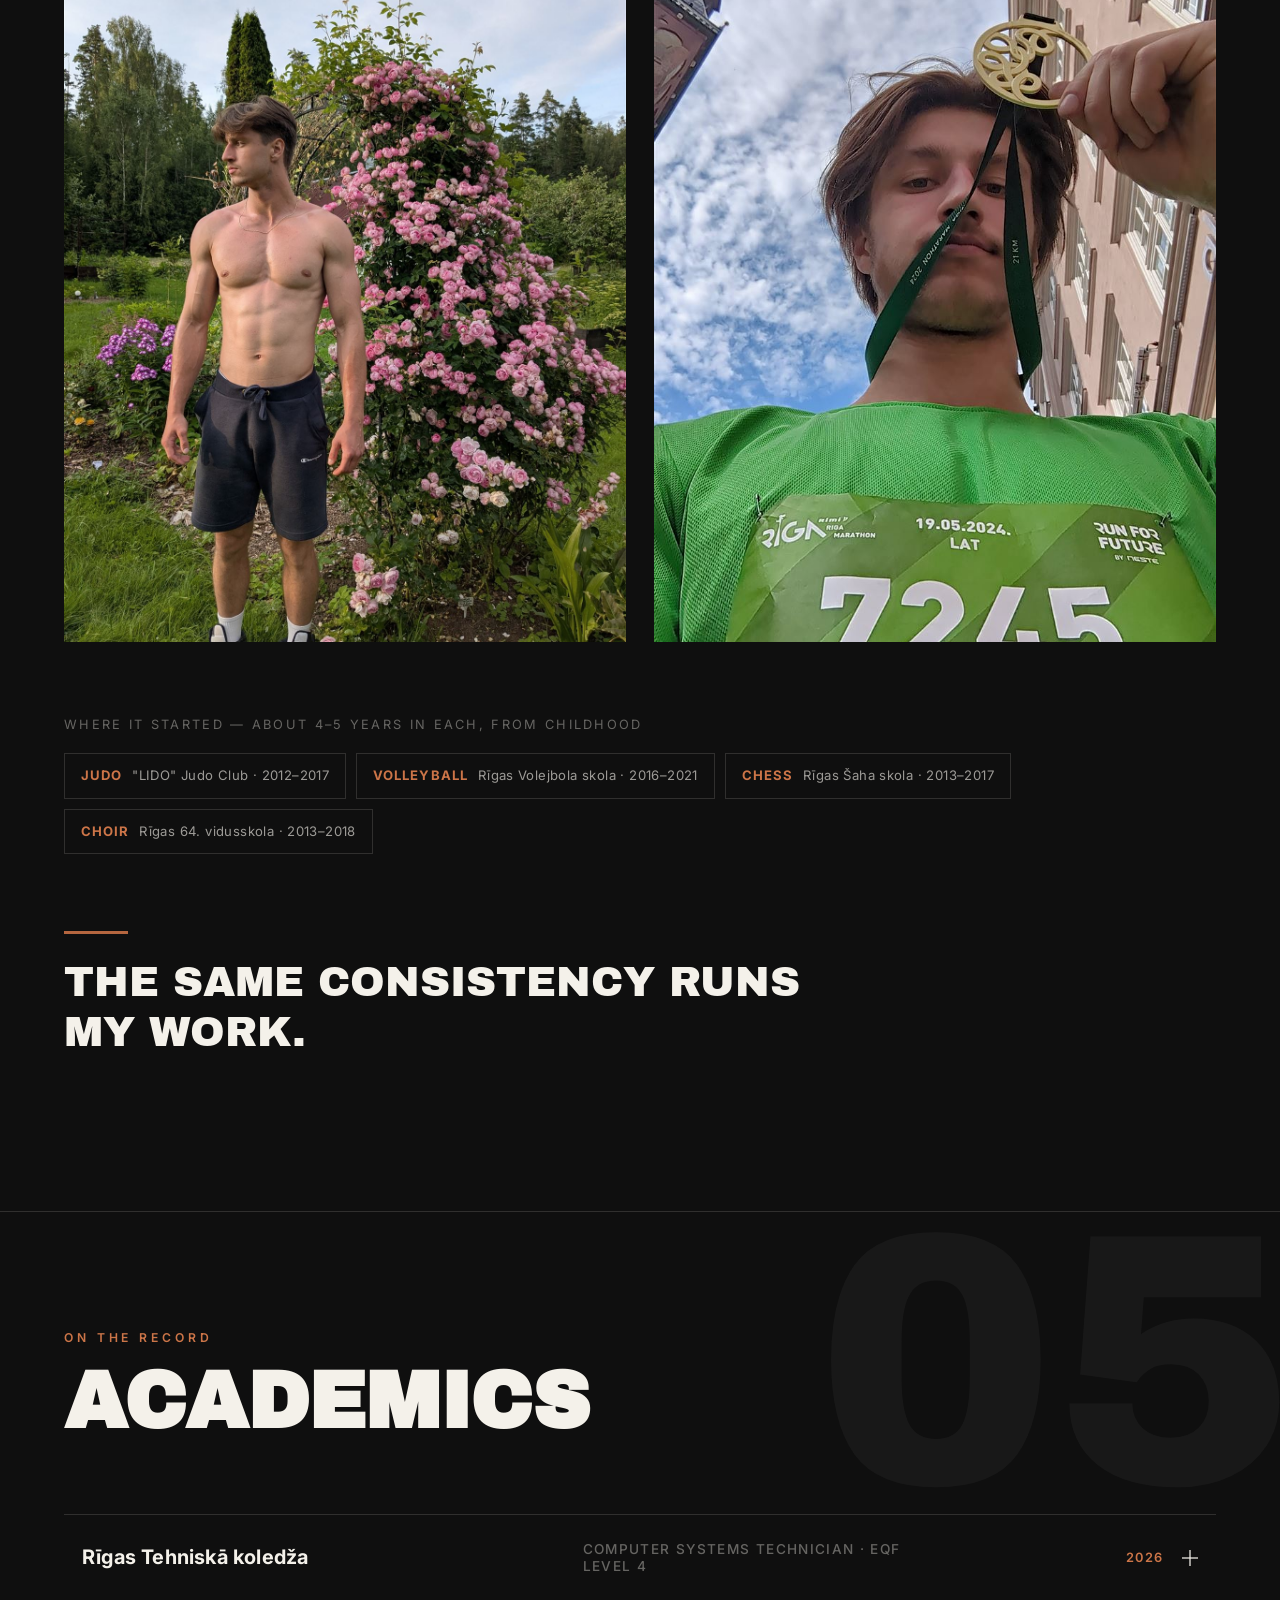
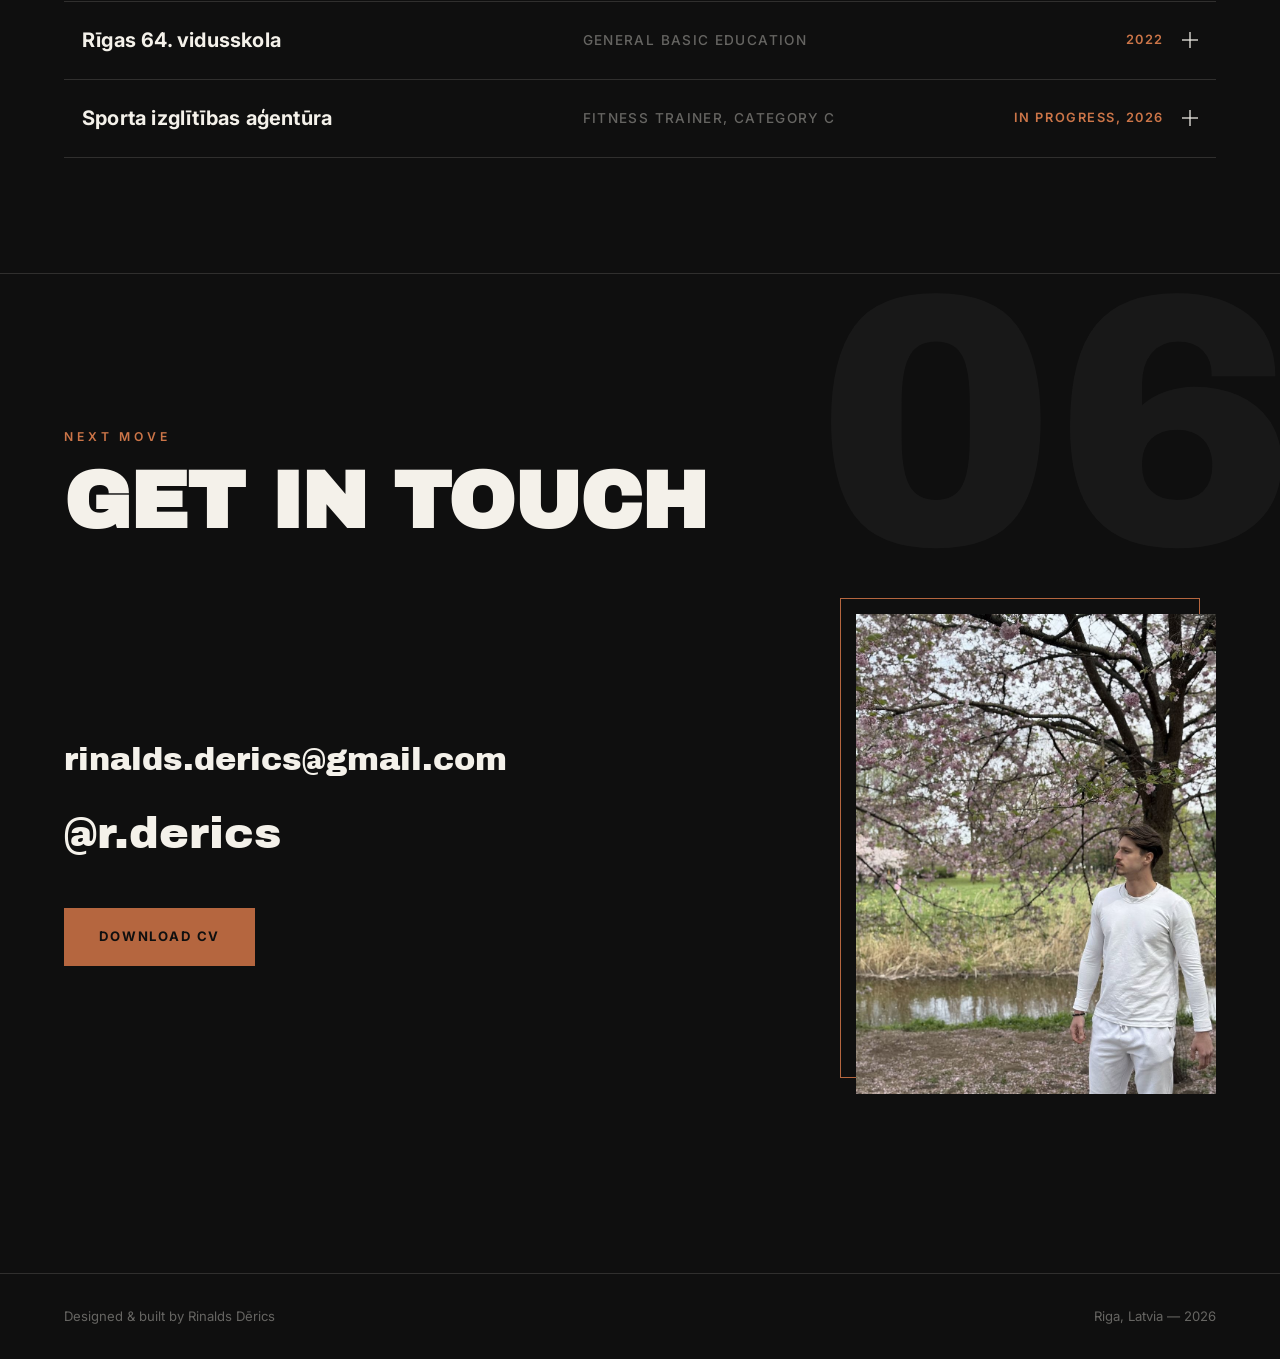
==== commit 8e004484: "Add hover affordance to certificate thumbnails On hover/focus a certificate now gently zooms, dims w" ====
--- a/website/index.html
+++ b/website/index.html
@@ -43,7 +43,7 @@
   <!-- Preload LCP hero image -->
   <link rel="preload" as="image" href="assets/hero-gala.jpg" fetchpriority="high">
 
-  <link rel="stylesheet" href="styles.css?v=9">
+  <link rel="stylesheet" href="styles.css?v=10">
 
   <!-- Structured data -->
   <script type="application/ld+json">
--- a/website/styles.css
+++ b/website/styles.css
@@ -926,25 +926,44 @@
 }
 
 .cert-thumb {
+  position: relative;
   flex: 0 0 auto;
   height: 200px;
   border: 1px solid var(--line);
   background: var(--bg-raise);
+  overflow: hidden;
+  cursor: zoom-in;
   transition: border-color 0.3s ease;
 }
 
 .cert-thumb img {
+  display: block;
   height: 100%;
   width: auto;
   max-width: 100%;
   object-fit: contain;
   filter: grayscale(0.2);
-  transition: filter 0.3s ease;
-}
-
-.cert-thumb { cursor: zoom-in; }
+  transition: filter 0.35s ease, transform 0.45s cubic-bezier(0.2, 0.6, 0.2, 1);
+}
+
+/* hover/focus affordance: tint + magnifier icon + slight zoom */
+.cert-thumb::after {
+  content: "";
+  position: absolute;
+  inset: 0;
+  background:
+    url("data:image/svg+xml,%3Csvg xmlns='http://www.w3.org/2000/svg' viewBox='0 0 24 24' fill='none' stroke='%23F4F1EA' stroke-width='2' stroke-linecap='round'%3E%3Ccircle cx='11' cy='11' r='7'/%3E%3Cline x1='16.5' y1='16.5' x2='21' y2='21'/%3E%3C/svg%3E") center / 30px no-repeat,
+    rgba(15, 15, 15, 0.42);
+  opacity: 0;
+  transition: opacity 0.3s ease;
+  pointer-events: none;
+}
+
 .cert-thumb:hover { border-color: var(--clay); }
-.cert-thumb:hover img { filter: grayscale(0); }
+.cert-thumb:hover img,
+.cert-thumb:focus-visible img { filter: grayscale(0); transform: scale(1.07); }
+.cert-thumb:hover::after,
+.cert-thumb:focus-visible::after { opacity: 1; }
 
 @media (max-width: 520px) {
   .cert-thumb { height: 168px; }
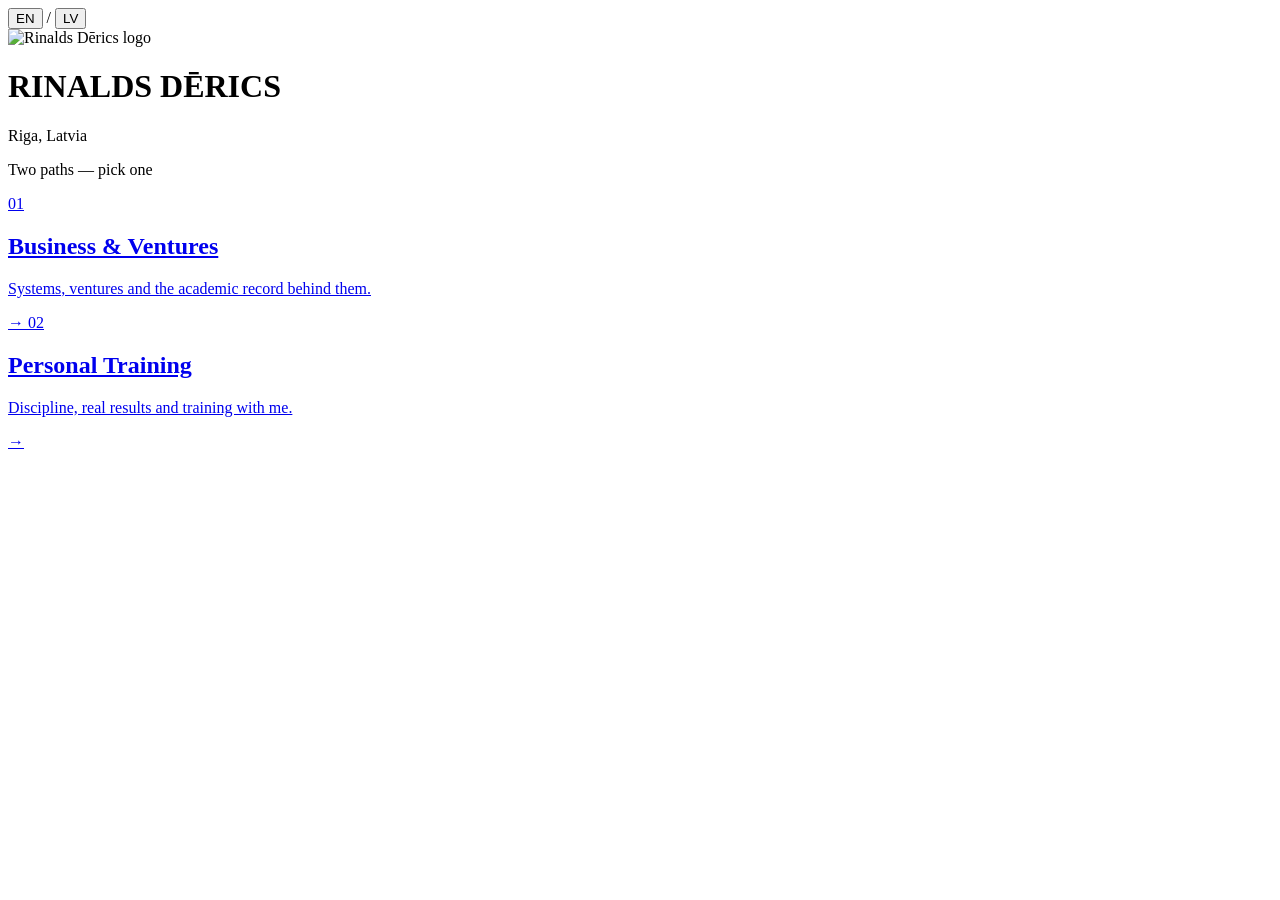
==== commit d884f786: "Split into hub + /bizness + /treneris Restructure the single page into one site with two audiences: " ====
--- a/website/index.html
+++ b/website/index.html
@@ -5,7 +5,7 @@
   <meta name="viewport" content="width=device-width, initial-scale=1.0">
 
   <title>Rinalds Dērics</title>
-  <meta name="description" content="Rinalds Dērics — I build systems that work: in technology, in business, and in training. Riga, Latvia.">
+  <meta name="description" content="Rinalds Dērics — Riga, Latvia. Business & ventures, and personal training. Choose your path.">
   <meta name="author" content="Rinalds Dērics">
   <meta name="robots" content="index, follow">
   <meta name="theme-color" content="#0F0F0F">
@@ -21,483 +21,54 @@
   <meta property="og:type" content="website">
   <meta property="og:site_name" content="Rinalds Dērics">
   <meta property="og:title" content="Rinalds Dērics — Riga, Latvia">
-  <meta property="og:description" content="I build systems that work — in technology, in business, and in training.">
+  <meta property="og:description" content="Business & ventures, and personal training.">
   <meta property="og:url" content="https://rinalds-derics.pages.dev/">
   <meta property="og:image" content="https://rinalds-derics.pages.dev/assets/og-image.jpg">
   <meta property="og:image:width" content="1200">
   <meta property="og:image:height" content="630">
-  <meta property="og:image:alt" content="Rinalds Dērics — Riga, Latvia">
   <meta property="og:locale" content="en">
-
-  <!-- Twitter -->
-  <meta name="twitter:card" content="summary_large_image">
-  <meta name="twitter:title" content="Rinalds Dērics — Riga, Latvia">
-  <meta name="twitter:description" content="I build systems that work — in technology, in business, and in training.">
-  <meta name="twitter:image" content="https://rinalds-derics.pages.dev/assets/og-image.jpg">
 
   <!-- Fonts -->
   <link rel="preconnect" href="https://fonts.googleapis.com">
   <link rel="preconnect" href="https://fonts.gstatic.com" crossorigin>
   <link href="https://fonts.googleapis.com/css2?family=Archivo+Black&family=Inter:wght@400;500;600;700&display=swap" rel="stylesheet">
 
-  <!-- Preload LCP hero image -->
-  <link rel="preload" as="image" href="assets/hero-gala.jpg" fetchpriority="high">
+  <link rel="stylesheet" href="/styles.css?v=11">
+</head>
+<body class="hub-body">
 
-  <link rel="stylesheet" href="styles.css?v=10">
-
-  <!-- Structured data -->
-  <script type="application/ld+json">
-  {
-    "@context": "https://schema.org",
-    "@type": "Person",
-    "name": "Rinalds Dērics",
-    "url": "https://rinalds-derics.pages.dev/",
-    "image": "https://rinalds-derics.pages.dev/assets/og-image.jpg",
-    "jobTitle": "Computer Systems Technician",
-    "address": { "@type": "PostalAddress", "addressLocality": "Riga", "addressCountry": "LV" },
-    "email": "mailto:rinalds.derics@gmail.com",
-    "sameAs": ["https://instagram.com/r.derics"],
-    "knowsLanguage": ["Latvian", "English"],
-    "alumniOf": { "@type": "CollegeOrUniversity", "name": "Rīgas Tehniskā koledža" }
-  }
-  </script>
-</head>
-<body>
-
-  <a class="skip-link" href="#main" data-i18n="skip">Skip to content</a>
   <div class="grain" aria-hidden="true"></div>
 
-  <header class="nav" id="top">
-    <a class="nav-brand" href="#hero"><img class="nav-logo" src="/assets/logo-mark.png" alt="" aria-hidden="true" width="26" height="26">RINALDS&nbsp;DĒRICS</a>
-    <nav class="nav-links" aria-label="Primary">
-      <a href="#about" data-i18n="nav.about">About</a>
-      <a href="#ventures" data-i18n="nav.ventures">Ventures</a>
-      <a href="#experience" data-i18n="nav.experience">Experience</a>
-      <a href="#discipline" data-i18n="nav.discipline">Discipline</a>
-      <a href="#academics" data-i18n="nav.academics">Academics</a>
-      <a href="#contact" data-i18n="nav.contact">Contact</a>
+  <div class="hub-lang lang" role="group" aria-label="Language">
+    <button type="button" class="lang-btn is-active" data-lang="en" aria-pressed="true" aria-label="View in English">EN</button>
+    <span class="lang-sep" aria-hidden="true">/</span>
+    <button type="button" class="lang-btn" data-lang="lv" aria-pressed="false" aria-label="Skatīt latviski">LV</button>
+  </div>
+
+  <main class="hub">
+    <header class="hub-head">
+      <img class="hub-logo reveal" src="/assets/logo-mark.png" alt="Rinalds Dērics logo" width="64" height="64">
+      <h1 class="hub-name reveal">RINALDS&nbsp;DĒRICS</h1>
+      <p class="hub-tagline reveal" data-i18n="hub.tagline">Riga, Latvia</p>
+      <p class="hub-choose reveal" data-i18n="hub.choose">Two paths — pick one</p>
+    </header>
+
+    <nav class="hub-grid" aria-label="Sections">
+      <a class="hub-card reveal" href="/bizness">
+        <span class="hub-card-num" aria-hidden="true">01</span>
+        <h2 data-i18n="hub.business.t">Business &amp; Ventures</h2>
+        <p data-i18n="hub.business.d">Systems, ventures and the academic record behind them.</p>
+        <span class="hub-card-go" aria-hidden="true">→</span>
+      </a>
+      <a class="hub-card reveal" href="/treneris">
+        <span class="hub-card-num" aria-hidden="true">02</span>
+        <h2 data-i18n="hub.trainer.t">Personal Training</h2>
+        <p data-i18n="hub.trainer.d">Discipline, real results and training with me.</p>
+        <span class="hub-card-go" aria-hidden="true">→</span>
+      </a>
     </nav>
-    <div class="lang" role="group" aria-label="Language">
-      <button type="button" class="lang-btn is-active" data-lang="en" aria-pressed="true" aria-label="View in English">EN</button>
-      <span class="lang-sep" aria-hidden="true">/</span>
-      <button type="button" class="lang-btn" data-lang="lv" aria-pressed="false" aria-label="Skatīt latviski">LV</button>
-    </div>
-  </header>
-
-  <main id="main">
-
-    <!-- ============ HERO ============ -->
-    <section class="hero" id="hero">
-      <div class="hero-media" aria-hidden="false">
-        <img src="assets/hero-gala.jpg"
-             alt="Rinalds Dērics in a dark suit, portrait at a gala evening"
-             data-i18n-alt="alt.hero" fetchpriority="high">
-        <div class="hero-scrim" aria-hidden="true"></div>
-      </div>
-      <div class="hero-content">
-        <p class="hero-loc reveal"><span class="loc-rule" aria-hidden="true"></span><span data-i18n="hero.loc">Riga, Latvia</span></p>
-        <h1 class="hero-name">
-          <span class="hero-line reveal">RINALDS</span>
-          <span class="hero-line hero-line-accent reveal">DĒRICS</span>
-        </h1>
-        <p class="hero-tagline reveal" data-i18n="hero.tagline">I build systems that work — in technology, in business, and in training.</p>
-        <div class="hero-actions reveal">
-          <a class="btn btn-solid magnetic" href="/cv.pdf" target="_blank" rel="noopener" data-i18n="hero.cv">View CV</a>
-          <a class="btn btn-outline magnetic" href="#contact" data-i18n="hero.contact">Get in touch</a>
-        </div>
-      </div>
-      <p class="hero-scroll" aria-hidden="true"><span data-i18n="hero.scroll">Scroll</span><span class="scroll-line"></span></p>
-    </section>
-
-    <!-- ============ 01 ABOUT ============ -->
-    <section class="section about" id="about">
-      <span class="section-num" aria-hidden="true">01</span>
-      <div class="section-inner">
-        <header class="section-head reveal">
-          <p class="section-kicker" data-i18n="about.kicker">Who I am</p>
-          <h2 class="section-title" data-i18n="about.title">About me</h2>
-        </header>
-        <p class="about-lead reveal" data-i18n="about.lead">The goal is simple: to build and run ventures of my own — backed by a real business education, not just instinct.</p>
-        <div class="about-grid">
-          <div class="about-text">
-            <p class="reveal" data-i18n="about.p1">I'm a computer systems technician from Riga, drawn to how systems and processes actually work — and how to make them work better.</p>
-            <p class="reveal" data-i18n="about.p2">Outside formal study I taught myself the practical side of business: building online stores, running paid ad campaigns, and producing content that reached over 2.3 million views. I generated real sales, learned where things break, and came away with an honest read on what it takes to run a venture.</p>
-            <p class="reveal" data-i18n="about.p3">I approach goals the way I approach training — consistently, over the long term. Four years in the gym, a marathon, and two half-marathons taught me that discipline compounds. I'm now building a serious foundation in business and entrepreneurship.</p>
-          </div>
-          <figure class="about-media reveal">
-            <img src="assets/about-lake.jpg" loading="lazy"
-                 alt="Rinalds Dērics, portrait by a lake at sunset"
-                 data-i18n-alt="alt.about">
-          </figure>
-        </div>
-      </div>
-    </section>
-
-    <!-- ============ 02 VENTURES ============ -->
-    <section class="section ventures" id="ventures">
-      <span class="section-num" aria-hidden="true">02</span>
-      <div class="section-inner">
-        <header class="section-head reveal">
-          <p class="section-kicker" data-i18n="vent.kicker">Proof of work</p>
-          <h2 class="section-title" data-i18n="vent.title">What I've built</h2>
-        </header>
-
-        <div class="stats stats-giant" role="list">
-          <div class="stat reveal" role="listitem">
-            <span class="stat-num" data-count="2.3" data-decimals="1" data-suffix="M+">2.3M+</span>
-            <span class="stat-label" data-i18n="vent.stat1">total content views</span>
-          </div>
-          <div class="stat reveal" role="listitem">
-            <span class="stat-num" data-count="6">6</span>
-            <span class="stat-label" data-i18n="vent.stat2">paid ad campaigns</span>
-          </div>
-          <div class="stat reveal" role="listitem">
-            <span class="stat-num" data-count="3">3</span>
-            <span class="stat-label" data-i18n="vent.stat3">ventures launched</span>
-          </div>
-        </div>
-
-        <div class="tabs reveal">
-          <div class="tab-list" role="tablist" aria-label="Ventures">
-            <button type="button" class="tab is-active" role="tab" id="tab-ecom" aria-selected="true" aria-controls="panel-ecom">
-              <span class="tab-index" aria-hidden="true">A</span><span data-i18n="vent.tab1">E-commerce venture</span>
-            </button>
-            <button type="button" class="tab" role="tab" id="tab-site" aria-selected="false" aria-controls="panel-site" tabindex="-1">
-              <span class="tab-index" aria-hidden="true">B</span><span data-i18n="vent.tab2">This website</span>
-            </button>
-          </div>
-
-          <div class="tab-panel is-active" role="tabpanel" id="panel-ecom" aria-labelledby="tab-ecom" tabindex="0">
-            <h3 class="panel-title" data-i18n="vent.ecom.h">Self-directed e-commerce, end to end</h3>
-            <p class="panel-body" data-i18n="vent.ecom.p1">I founded and ran my own e-commerce operation: built the store, selected the products, and ran paid advertising on Meta and TikTok — roughly €900 across 6 campaigns. To support it, I grew a content channel to over 2.3 million total views, with a single video reaching 2 million.</p>
-            <p class="panel-body" data-i18n="vent.ecom.p2">The venture generated sales but not profitability. The bottleneck was ad-creative quality and conversion — and diagnosing that honestly is the most useful business lesson I've earned so far.</p>
-            <ul class="panel-meta">
-              <li data-i18n="vent.ecom.m1">Store build &amp; product selection</li>
-              <li data-i18n="vent.ecom.m2">Meta &amp; TikTok paid ads · ~€900 / 6 campaigns</li>
-              <li data-i18n="vent.ecom.m3">2.3M+ views · one video at 2M</li>
-            </ul>
-          </div>
-
-          <div class="tab-panel" role="tabpanel" id="panel-site" aria-labelledby="tab-site" tabindex="0" hidden>
-            <h3 class="panel-title" data-i18n="vent.site.h">Designed and hand-built from scratch</h3>
-            <p class="panel-body" data-i18n="vent.site.p1">This site is written by hand — semantic HTML, custom CSS, and vanilla JavaScript. No templates, no frameworks, no page builders. It's deployed on Cloudflare Pages and serves as proof of the skills it claims.</p>
-            <ul class="panel-meta">
-              <li>HTML · CSS · JavaScript</li>
-              <li data-i18n="vent.site.m2">Bilingual EN / LV</li>
-              <li>Cloudflare Pages</li>
-            </ul>
-          </div>
-        </div>
-      </div>
-    </section>
-
-    <!-- ============ 03 EXPERIENCE ============ -->
-    <section class="section experience" id="experience">
-      <span class="section-num" aria-hidden="true">03</span>
-      <div class="section-inner">
-        <header class="section-head reveal">
-          <p class="section-kicker" data-i18n="exp.kicker">Where I've worked</p>
-          <h2 class="section-title" data-i18n="exp.title">Experience</h2>
-        </header>
-
-        <ol class="timeline">
-          <li class="tl-item reveal">
-            <button type="button" class="tl-head" id="tl1-btn" aria-expanded="false" aria-controls="tl1-panel">
-              <span class="tl-marker" aria-hidden="true"></span>
-              <span class="tl-role" data-i18n="exp.1.role">Administrator</span>
-              <span class="tl-org">MyFitness</span>
-              <span class="tl-date" data-i18n="exp.1.date">2024 — present</span>
-              <span class="tl-plus" aria-hidden="true"></span>
-            </button>
-            <div class="tl-panel" id="tl1-panel" role="region" aria-labelledby="tl1-btn">
-              <div class="tl-panel-inner tl-panel-media">
-                <ul>
-                  <li data-i18n="exp.1.b1">Front-desk service, membership payments and client onboarding; opened and closed the club independently.</li>
-                  <li data-i18n="exp.1.b2">Covered shifts across all 15 MyFitness clubs in Riga.</li>
-                  <li data-i18n="exp.1.b3">Two periods: Dec 2024 – Dec 2025, then returned to the role in March 2026 after seasonal work abroad.</li>
-                </ul>
-                <img src="assets/exp-admin.jpg" loading="lazy"
-                     alt="MyFitness Plavnieki club opening day"
-                     data-i18n-alt="alt.admin">
-              </div>
-            </div>
-          </li>
-
-          <li class="tl-item reveal">
-            <button type="button" class="tl-head" id="tl2-btn" aria-expanded="false" aria-controls="tl2-panel">
-              <span class="tl-marker" aria-hidden="true"></span>
-              <span class="tl-role" data-i18n="exp.2.role">IT Repair Technician — praxis</span>
-              <span class="tl-org">Eiropas Servisa Centrs</span>
-              <span class="tl-date">2024 — 2026</span>
-              <span class="tl-plus" aria-hidden="true"></span>
-            </button>
-            <div class="tl-panel" id="tl2-panel" role="region" aria-labelledby="tl2-btn">
-              <div class="tl-panel-inner tl-panel-media">
-                <ul>
-                  <li data-i18n="exp.2.b1">Repaired and serviced office printers and equipment.</li>
-                  <li data-i18n="exp.2.b2">Installed and configured 160&nbsp;kg A3 multifunction printers on-site at client locations.</li>
-                  <li data-i18n="exp.2.b3">Hands-on with computers, components and peripherals; installed operating systems and software.</li>
-                </ul>
-                <img src="assets/exp-warehouse.jpg" loading="lazy"
-                     alt="Warehouse pallet racking at the service centre"
-                     data-i18n-alt="alt.exp">
-              </div>
-            </div>
-          </li>
-
-          <li class="tl-item reveal">
-            <button type="button" class="tl-head" id="tl3-btn" aria-expanded="false" aria-controls="tl3-panel">
-              <span class="tl-marker" aria-hidden="true"></span>
-              <span class="tl-role" data-i18n="exp.3.role">Stage Crew Member</span>
-              <span class="tl-org">StageCrew OÜ</span>
-              <span class="tl-date" data-i18n="exp.3.date">Nov 2025</span>
-              <span class="tl-plus" aria-hidden="true"></span>
-            </button>
-            <div class="tl-panel" id="tl3-panel" role="region" aria-labelledby="tl3-btn">
-              <div class="tl-panel-inner tl-panel-media">
-                <ul>
-                  <li data-i18n="exp.3.b1">Stage load-in and load-out for the OneRepublic and Zara Larsson productions at Xiaomi Arena, Riga.</li>
-                  <li data-i18n="exp.3.b2">Assembled stage structures, lighting and audio rigging alongside international touring staff.</li>
-                </ul>
-                <img src="assets/exp-stagecrew.jpg" loading="lazy"
-                     alt="Stage crew work at Xiaomi Arena, Riga"
-                     data-i18n-alt="alt.stage">
-              </div>
-            </div>
-          </li>
-
-          <li class="tl-item reveal">
-            <button type="button" class="tl-head" id="tl4-btn" aria-expanded="false" aria-controls="tl4-panel">
-              <span class="tl-marker" aria-hidden="true"></span>
-              <span class="tl-role" data-i18n="exp.4.role">Charity-Bag Route Work</span>
-              <span class="tl-org">Clothes Collections Ltd · UK</span>
-              <span class="tl-date" data-i18n="exp.4.date">Jan — Feb 2026</span>
-              <span class="tl-plus" aria-hidden="true"></span>
-            </button>
-            <div class="tl-panel" id="tl4-panel" role="region" aria-labelledby="tl4-btn">
-              <div class="tl-panel-inner tl-panel-media">
-                <ul>
-                  <li data-i18n="exp.4.b1">Distributed charity collection bags across Mansfield, Chesterfield and Sheffield.</li>
-                  <li data-i18n="exp.4.b2">Covered 20–30&nbsp;km on foot daily, delivering 800–1,500 bags per day.</li>
-                </ul>
-                <img src="assets/exp-charity.jpg" loading="lazy"
-                     alt="On the route in hi-vis on a rainy UK street"
-                     data-i18n-alt="alt.charity">
-              </div>
-            </div>
-          </li>
-
-          <li class="tl-item reveal">
-            <button type="button" class="tl-head" id="tl5-btn" aria-expanded="false" aria-controls="tl5-panel">
-              <span class="tl-marker" aria-hidden="true"></span>
-              <span class="tl-role" data-i18n="exp.5.role">Garden Labourer</span>
-              <span class="tl-org">Jāņa Aldermaņa dārzniecība</span>
-              <span class="tl-date" data-i18n="exp.5.date">May — Oct 2023</span>
-              <span class="tl-plus" aria-hidden="true"></span>
-            </button>
-            <div class="tl-panel" id="tl5-panel" role="region" aria-labelledby="tl5-btn">
-              <div class="tl-panel-inner">
-                <ul>
-                  <li data-i18n="exp.5.b1">Landscaping, tree removal and trench digging; planting and moving plants and soil.</li>
-                  <li data-i18n="exp.5.b2">Unloaded 4 tons of materials for a new greenhouse build.</li>
-                </ul>
-              </div>
-            </div>
-          </li>
-        </ol>
-      </div>
-    </section>
-
-    <!-- ============ 04 DISCIPLINE ============ -->
-    <section class="section discipline" id="discipline">
-      <span class="section-num" aria-hidden="true">04</span>
-      <div class="section-inner">
-        <header class="section-head reveal">
-          <p class="section-kicker" data-i18n="disc.kicker">Training as evidence</p>
-          <h2 class="section-title" data-i18n="disc.title">Discipline compounds</h2>
-        </header>
-
-        <div class="stats stats-row" role="list">
-          <div class="stat reveal" role="listitem">
-            <span class="stat-num"><span data-count="100">100</span><span class="stat-unit">kg</span></span>
-            <span class="stat-label" data-i18n="disc.s1">bench press</span>
-          </div>
-          <div class="stat reveal" role="listitem">
-            <span class="stat-num"><span data-count="140">140</span><span class="stat-unit">kg</span></span>
-            <span class="stat-label" data-i18n="disc.s2">squat</span>
-          </div>
-          <div class="stat reveal" role="listitem">
-            <span class="stat-num"><span data-count="160">160</span><span class="stat-unit">kg</span></span>
-            <span class="stat-label" data-i18n="disc.s3">deadlift</span>
-          </div>
-          <div class="stat reveal" role="listitem">
-            <span class="stat-num"><span data-count="1">1</span></span>
-            <span class="stat-label" data-i18n="disc.s4">marathon</span>
-          </div>
-          <div class="stat reveal" role="listitem">
-            <span class="stat-num"><span data-count="2">2</span></span>
-            <span class="stat-label" data-i18n="disc.s5">half-marathons</span>
-          </div>
-        </div>
-        <p class="stats-note reveal" data-i18n="disc.note">Lifts at 83 kg bodyweight · 4 years of training</p>
-
-        <div class="disc-media">
-          <figure class="reveal">
-            <img src="assets/disc-physique.jpg" loading="lazy"
-                 alt="Rinalds Dērics, physique after four years of training, garden backdrop"
-                 data-i18n-alt="alt.disc1">
-          </figure>
-          <figure class="reveal">
-            <img src="assets/disc-marathon.jpg" loading="lazy"
-                 alt="Rinalds with his Riga Marathon half-marathon finisher medal"
-                 data-i18n-alt="alt.disc2">
-          </figure>
-        </div>
-
-        <div class="foundations reveal">
-          <p class="foundations-label" data-i18n="disc.found.label">Where it started — about 4–5 years in each, from childhood</p>
-          <ul class="foundations-list">
-            <li><span class="f-act" data-i18n="disc.found.judo.a">Judo</span><span class="f-meta" data-i18n="disc.found.judo.m">"LIDO" Judo Club · 2012–2017</span></li>
-            <li><span class="f-act" data-i18n="disc.found.volley.a">Volleyball</span><span class="f-meta" data-i18n="disc.found.volley.m">Rīgas Volejbola skola · 2016–2021</span></li>
-            <li><span class="f-act" data-i18n="disc.found.chess.a">Chess</span><span class="f-meta" data-i18n="disc.found.chess.m">Rīgas Šaha skola · 2013–2017</span></li>
-            <li><span class="f-act" data-i18n="disc.found.choir.a">Choir</span><span class="f-meta" data-i18n="disc.found.choir.m">Rīgas 64. vidusskola · 2013–2018</span></li>
-          </ul>
-        </div>
-
-        <p class="disc-line reveal" data-i18n="disc.line">The same consistency runs my work.</p>
-      </div>
-    </section>
-
-    <!-- ============ 05 ACADEMICS ============ -->
-    <section class="section academics" id="academics">
-      <span class="section-num" aria-hidden="true">05</span>
-      <div class="section-inner">
-        <header class="section-head reveal">
-          <p class="section-kicker" data-i18n="acad.kicker">On the record</p>
-          <h2 class="section-title" data-i18n="acad.title">Academics</h2>
-        </header>
-        <div class="acad-list">
-          <div class="acad-entry reveal">
-            <button type="button" class="tl-head acad-head" id="acad1-btn" aria-expanded="false" aria-controls="acad1-panel">
-              <span class="tl-role" data-i18n="acad.rtk.inst">Rīgas Tehniskā koledža</span>
-              <span class="tl-org" data-i18n="acad.rtk.cred">Computer Systems Technician · EQF level 4</span>
-              <span class="tl-date" data-i18n="acad.rtk.date">2026</span>
-              <span class="tl-plus" aria-hidden="true"></span>
-            </button>
-            <div class="tl-panel" id="acad1-panel" role="region" aria-labelledby="acad1-btn">
-              <div class="tl-panel-inner">
-                <ul>
-                  <li data-i18n="acad.rtk.b1">Grade average above 8/10 — repeated Silver merit certificates across the programme.</li>
-                  <li data-i18n="acad.rtk.b2">Recognised at the SkillsLatvija national competition, 2024.</li>
-                </ul>
-                <div class="cert-grid">
-                  <a class="cert-thumb" href="assets/acad-rtk-diploma.jpg?v=2" target="_blank" rel="noopener">
-                    <img src="assets/acad-rtk-diploma.jpg?v=2" loading="lazy" width="990" height="1400"
-                         alt="RTK diploma of secondary vocational education" data-i18n-alt="alt.certRtkDiploma">
-                  </a>
-                  <a class="cert-thumb" href="assets/acad-rtk-transcript.jpg?v=2" target="_blank" rel="noopener">
-                    <img src="assets/acad-rtk-transcript.jpg?v=2" loading="lazy" width="1123" height="1400"
-                         alt="RTK diploma grade transcript" data-i18n-alt="alt.certRtkTranscript">
-                  </a>
-                  <a class="cert-thumb" href="assets/acad-rtk-silver-2024.jpg?v=2" target="_blank" rel="noopener">
-                    <img src="assets/acad-rtk-silver-2024.jpg?v=2" loading="lazy" width="989" height="1400"
-                         alt="RTK Silver merit certificate, 2023/2024 semester 2" data-i18n-alt="alt.certRtkSilver24">
-                  </a>
-                  <a class="cert-thumb" href="assets/acad-rtk-silver-2023.jpg?v=2" target="_blank" rel="noopener">
-                    <img src="assets/acad-rtk-silver-2023.jpg?v=2" loading="lazy" width="986" height="1400"
-                         alt="RTK Silver merit certificate, 2022/2023" data-i18n-alt="alt.certRtkSilver23">
-                  </a>
-                  <a class="cert-thumb" href="assets/acad-rtk-bronze-2024.jpg?v=2" target="_blank" rel="noopener">
-                    <img src="assets/acad-rtk-bronze-2024.jpg?v=2" loading="lazy" width="990" height="1400"
-                         alt="RTK Bronze merit certificate, 2023/2024 semester 1" data-i18n-alt="alt.certRtkBronze24">
-                  </a>
-                  <a class="cert-thumb" href="assets/acad-rtk-recognition.jpg?v=2" target="_blank" rel="noopener">
-                    <img src="assets/acad-rtk-recognition.jpg?v=2" loading="lazy" width="990" height="1400"
-                         alt="RTK recognition — SkillsLatvija 2024" data-i18n-alt="alt.certRtkRecognition">
-                  </a>
-                </div>
-              </div>
-            </div>
-          </div>
-
-          <div class="acad-entry reveal">
-            <button type="button" class="tl-head acad-head" id="acad2-btn" aria-expanded="false" aria-controls="acad2-panel">
-              <span class="tl-role" data-i18n="acad.school.inst">Rīgas 64. vidusskola</span>
-              <span class="tl-org" data-i18n="acad.school.cred">General basic education</span>
-              <span class="tl-date">2022</span>
-              <span class="tl-plus" aria-hidden="true"></span>
-            </button>
-            <div class="tl-panel" id="acad2-panel" role="region" aria-labelledby="acad2-btn">
-              <div class="tl-panel-inner">
-                <ul>
-                  <li data-i18n="acad.school.b1">Certificate of general basic education, issued June 2022.</li>
-                </ul>
-                <div class="cert-grid">
-                  <a class="cert-thumb" href="assets/acad-school.jpg?v=2" target="_blank" rel="noopener">
-                    <img src="assets/acad-school.jpg?v=2" loading="lazy" width="1400" height="1113"
-                         alt="Certificate of general basic education, Rīgas 64. vidusskola, 2022" data-i18n-alt="alt.certSchool">
-                  </a>
-                  <a class="cert-thumb" href="assets/acad-school-transcript.jpg?v=2" target="_blank" rel="noopener">
-                    <img src="assets/acad-school-transcript.jpg?v=2" loading="lazy" width="1107" height="1400"
-                         alt="Basic education grade transcript, 2022" data-i18n-alt="alt.certSchoolTranscript">
-                  </a>
-                </div>
-              </div>
-            </div>
-          </div>
-
-          <div class="acad-entry reveal">
-            <button type="button" class="tl-head acad-head" id="acad3-btn" aria-expanded="false" aria-controls="acad3-panel">
-              <span class="tl-role" data-i18n="acad.fit.inst">Sporta izglītības aģentūra</span>
-              <span class="tl-org" data-i18n="acad.fit.cred">Fitness Trainer, Category C</span>
-              <span class="tl-date" data-i18n="acad.fit.date">In progress, 2026</span>
-              <span class="tl-plus" aria-hidden="true"></span>
-            </button>
-            <div class="tl-panel" id="acad3-panel" role="region" aria-labelledby="acad3-btn">
-              <div class="tl-panel-inner">
-                <ul>
-                  <li data-i18n="acad.fit.b1">Certification in progress — expected 2026.</li>
-                </ul>
-              </div>
-            </div>
-          </div>
-        </div>
-      </div>
-    </section>
-
-    <!-- ============ 06 CONTACT ============ -->
-    <section class="section contact" id="contact">
-      <span class="section-num" aria-hidden="true">06</span>
-      <div class="section-inner">
-        <header class="section-head reveal">
-          <p class="section-kicker" data-i18n="contact.kicker">Next move</p>
-          <h2 class="section-title" data-i18n="contact.title">Get in touch</h2>
-        </header>
-        <div class="contact-grid">
-          <div class="contact-links">
-            <a class="contact-big contact-email reveal" href="mailto:rinalds.derics@gmail.com">rinalds.derics@gmail.com</a>
-            <a class="contact-big reveal" href="https://instagram.com/r.derics" target="_blank" rel="noopener">@r.derics</a>
-            <a class="btn btn-solid magnetic reveal" href="/cv.pdf" download="CV_Rinalds_Derics.pdf" data-i18n="contact.cv">Download CV</a>
-          </div>
-          <figure class="contact-media reveal">
-            <img src="assets/contact-cherry.jpg" loading="lazy"
-                 alt="Rinalds Dērics, portrait in a white outfit at a cherry-blossom park"
-                 data-i18n-alt="alt.contact">
-          </figure>
-        </div>
-      </div>
-    </section>
   </main>
 
-  <footer class="footer">
-    <p data-i18n="footer.credit">Designed &amp; built by Rinalds Dērics</p>
-    <p class="footer-loc">Riga, Latvia — <span id="footer-year">2026</span></p>
-  </footer>
-
-  <button type="button" class="to-top" id="toTop" aria-label="Back to top" data-i18n-aria="toTop">
-    <span aria-hidden="true">↑</span>
-  </button>
-
-  <script src="script.js?v=9"></script>
+  <script src="/script.js?v=10"></script>
 </body>
 </html>
